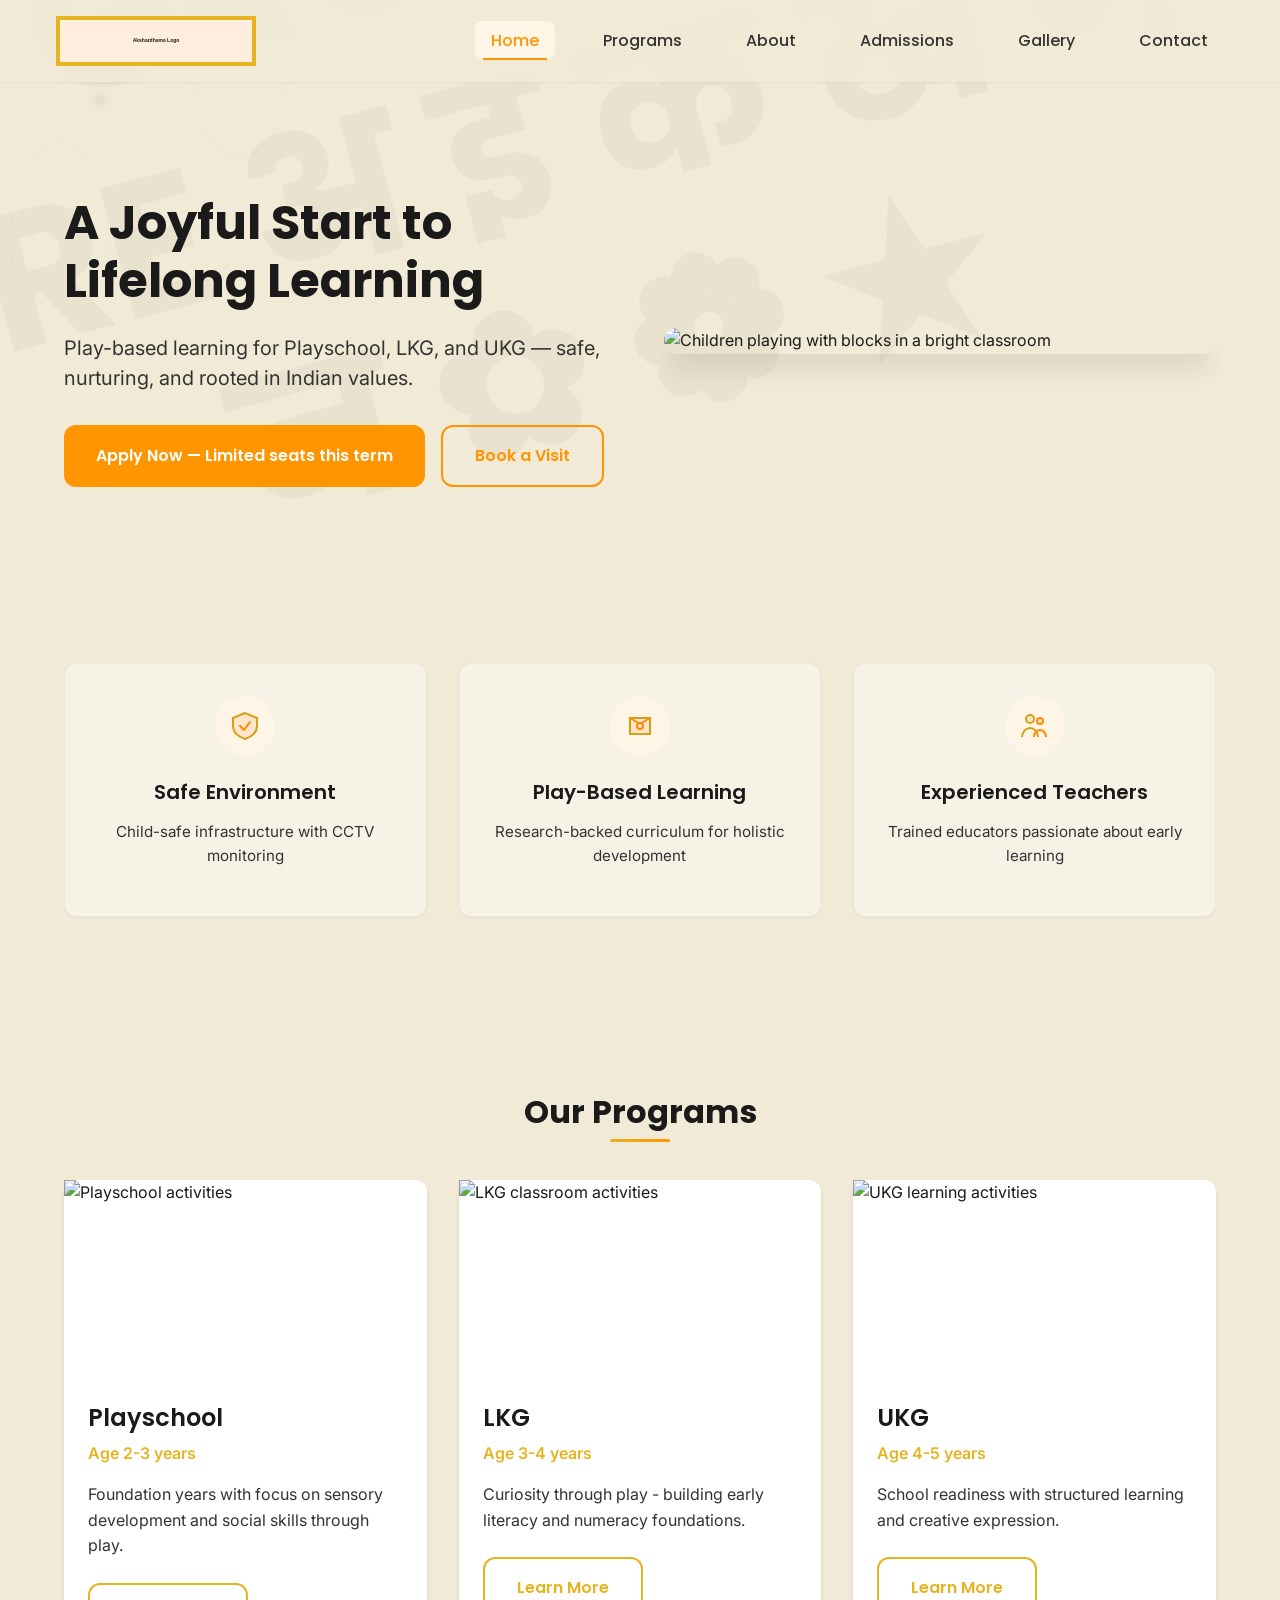
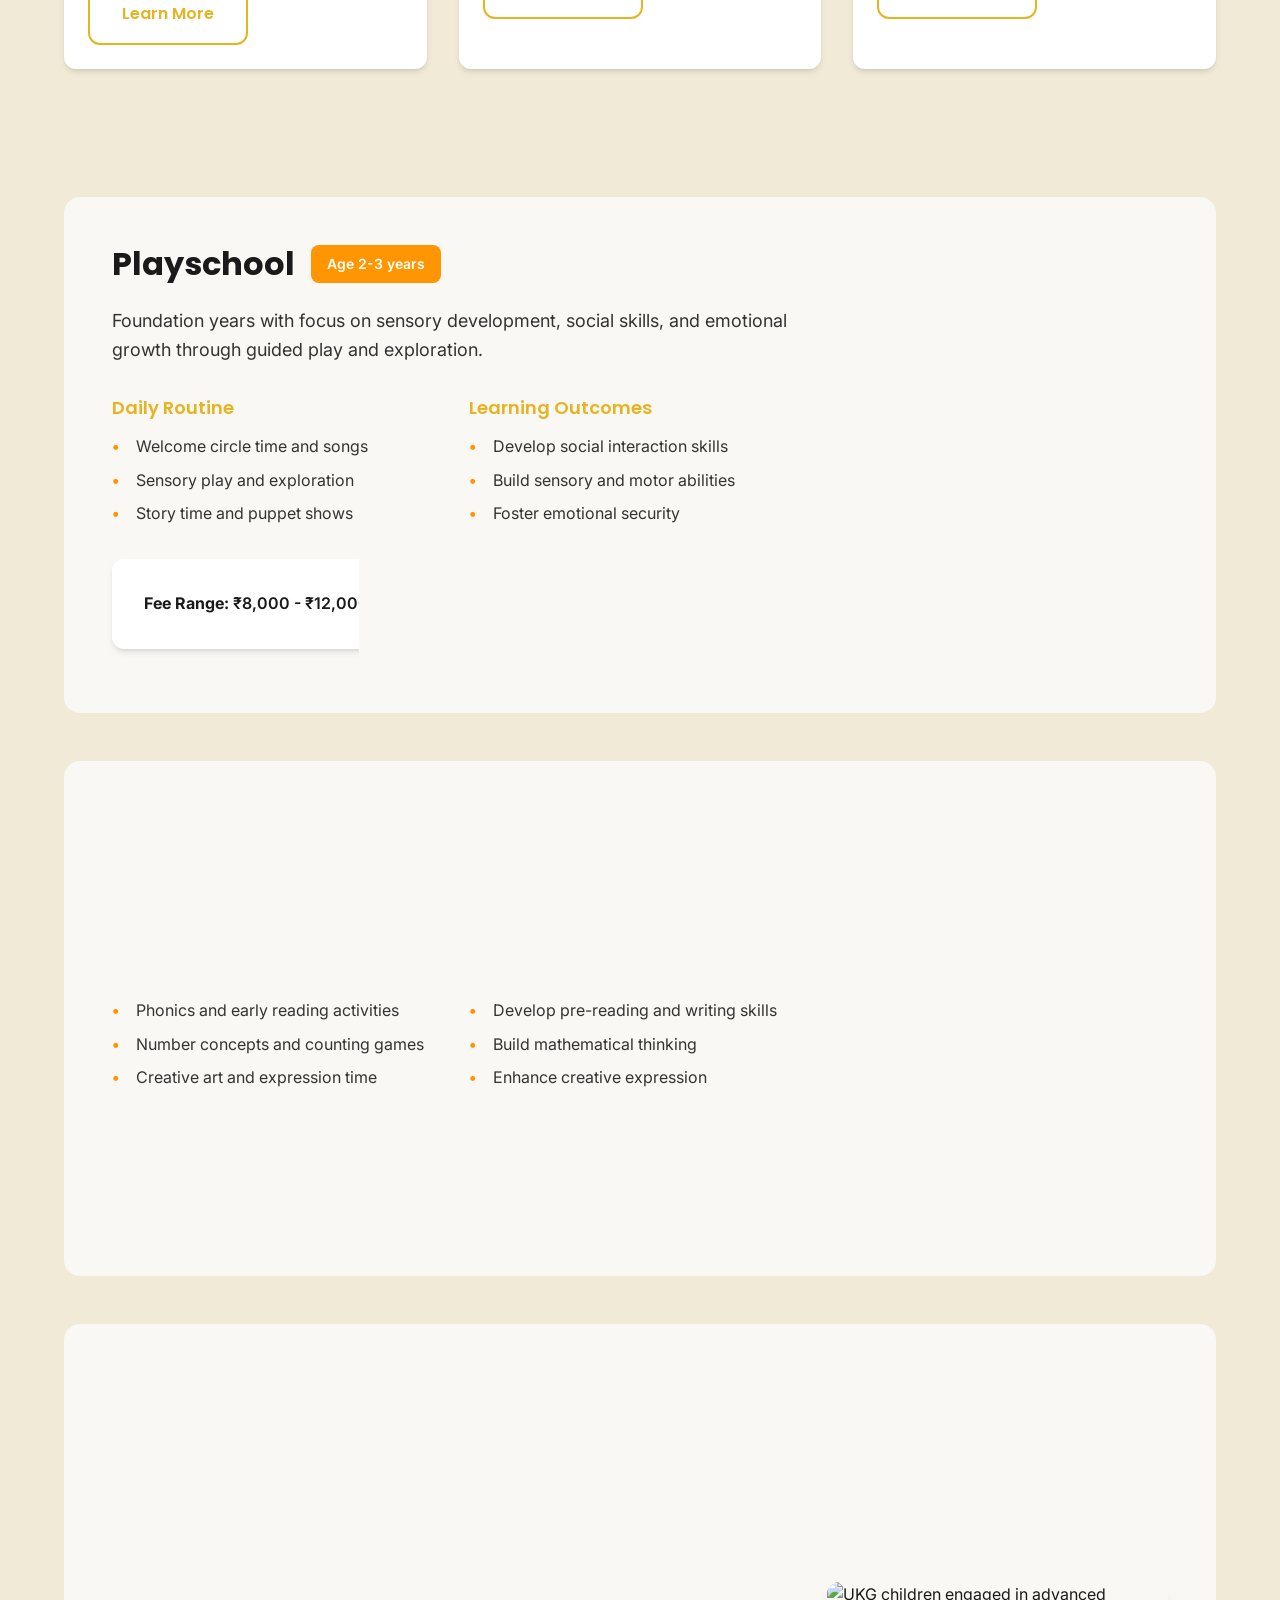
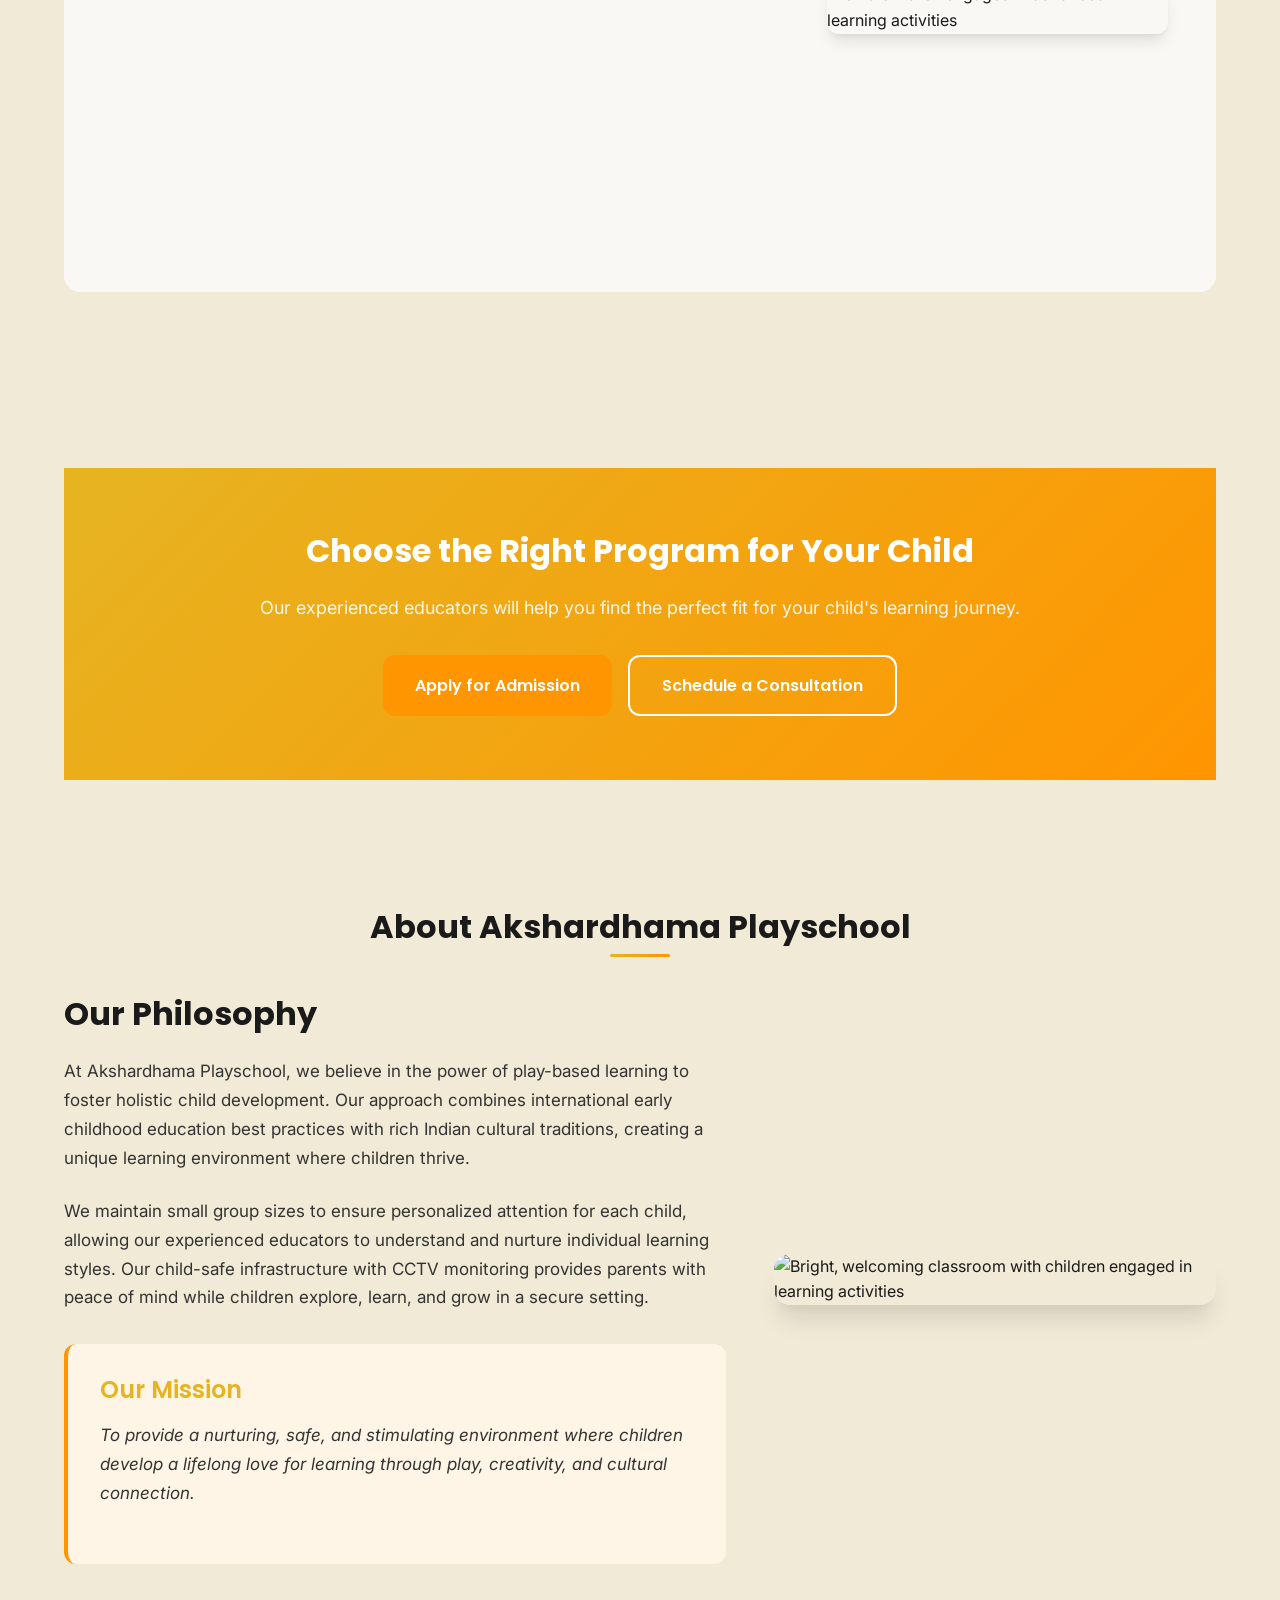
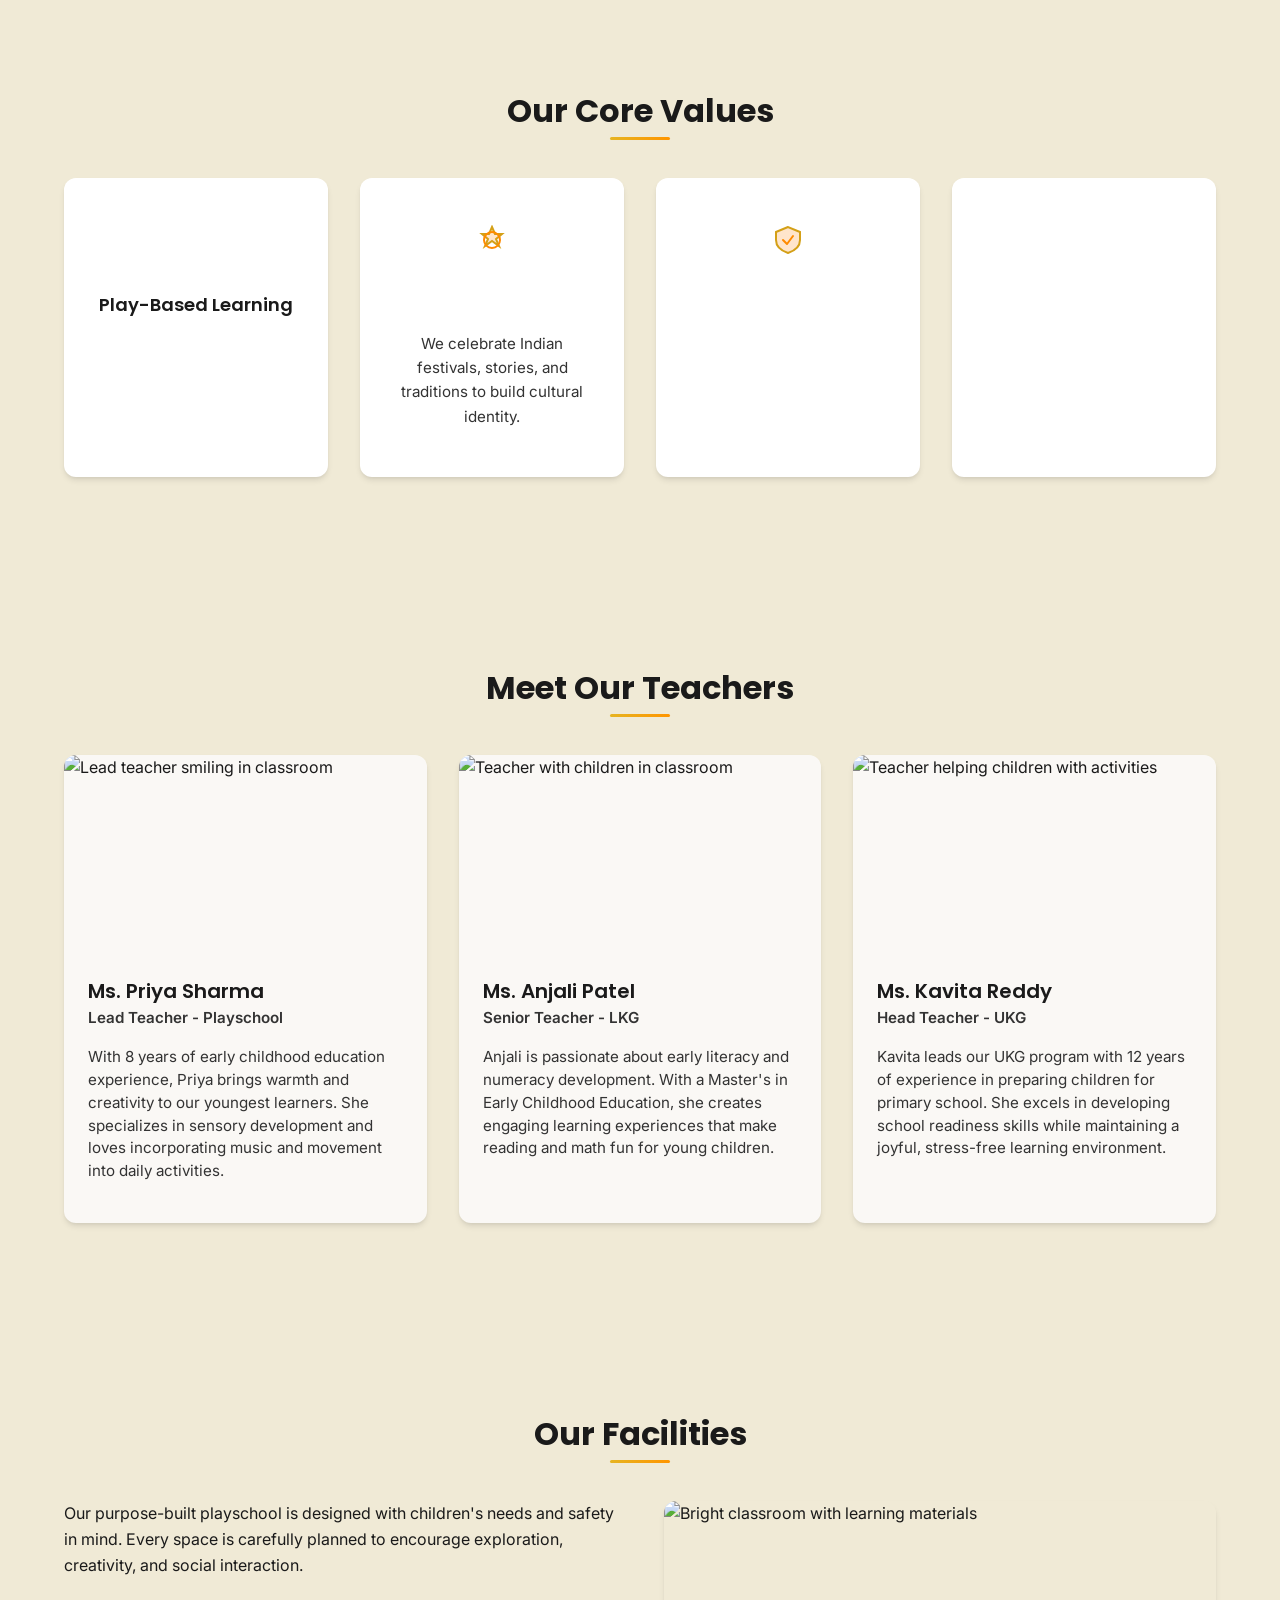
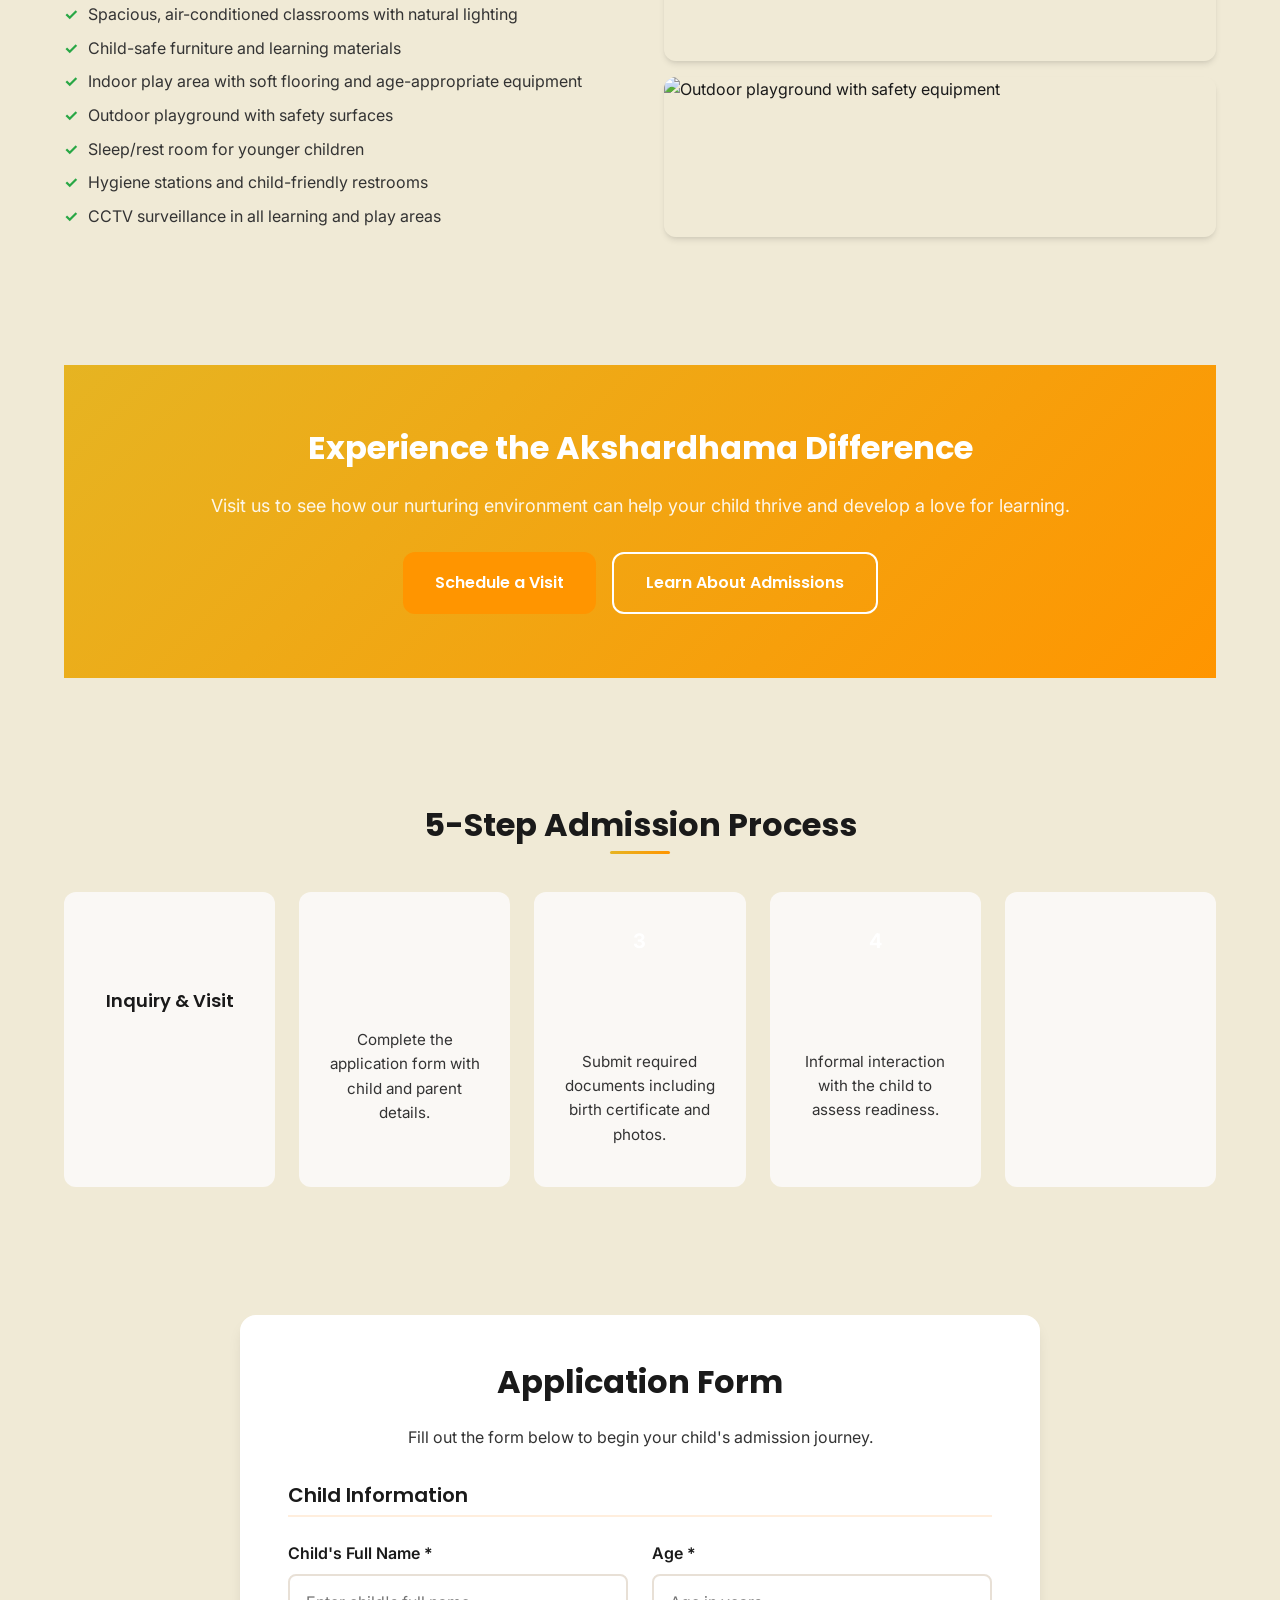
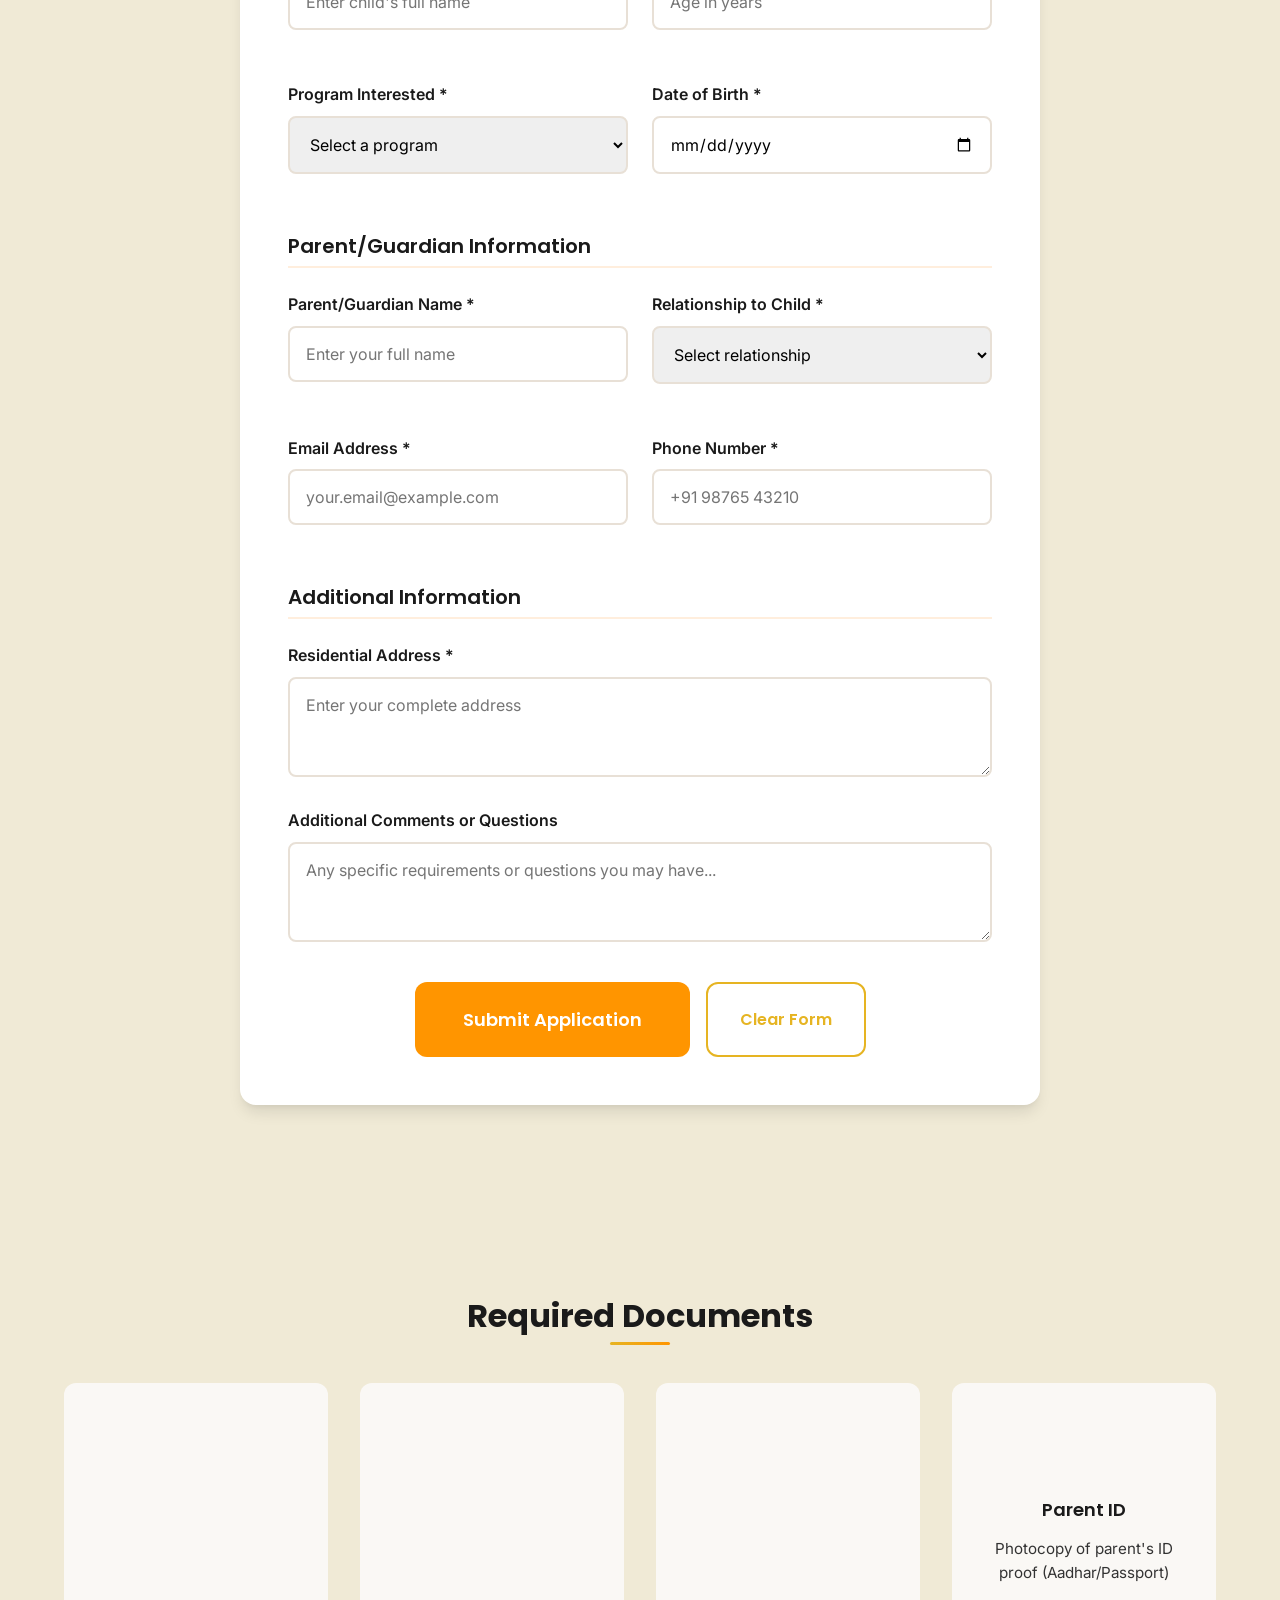
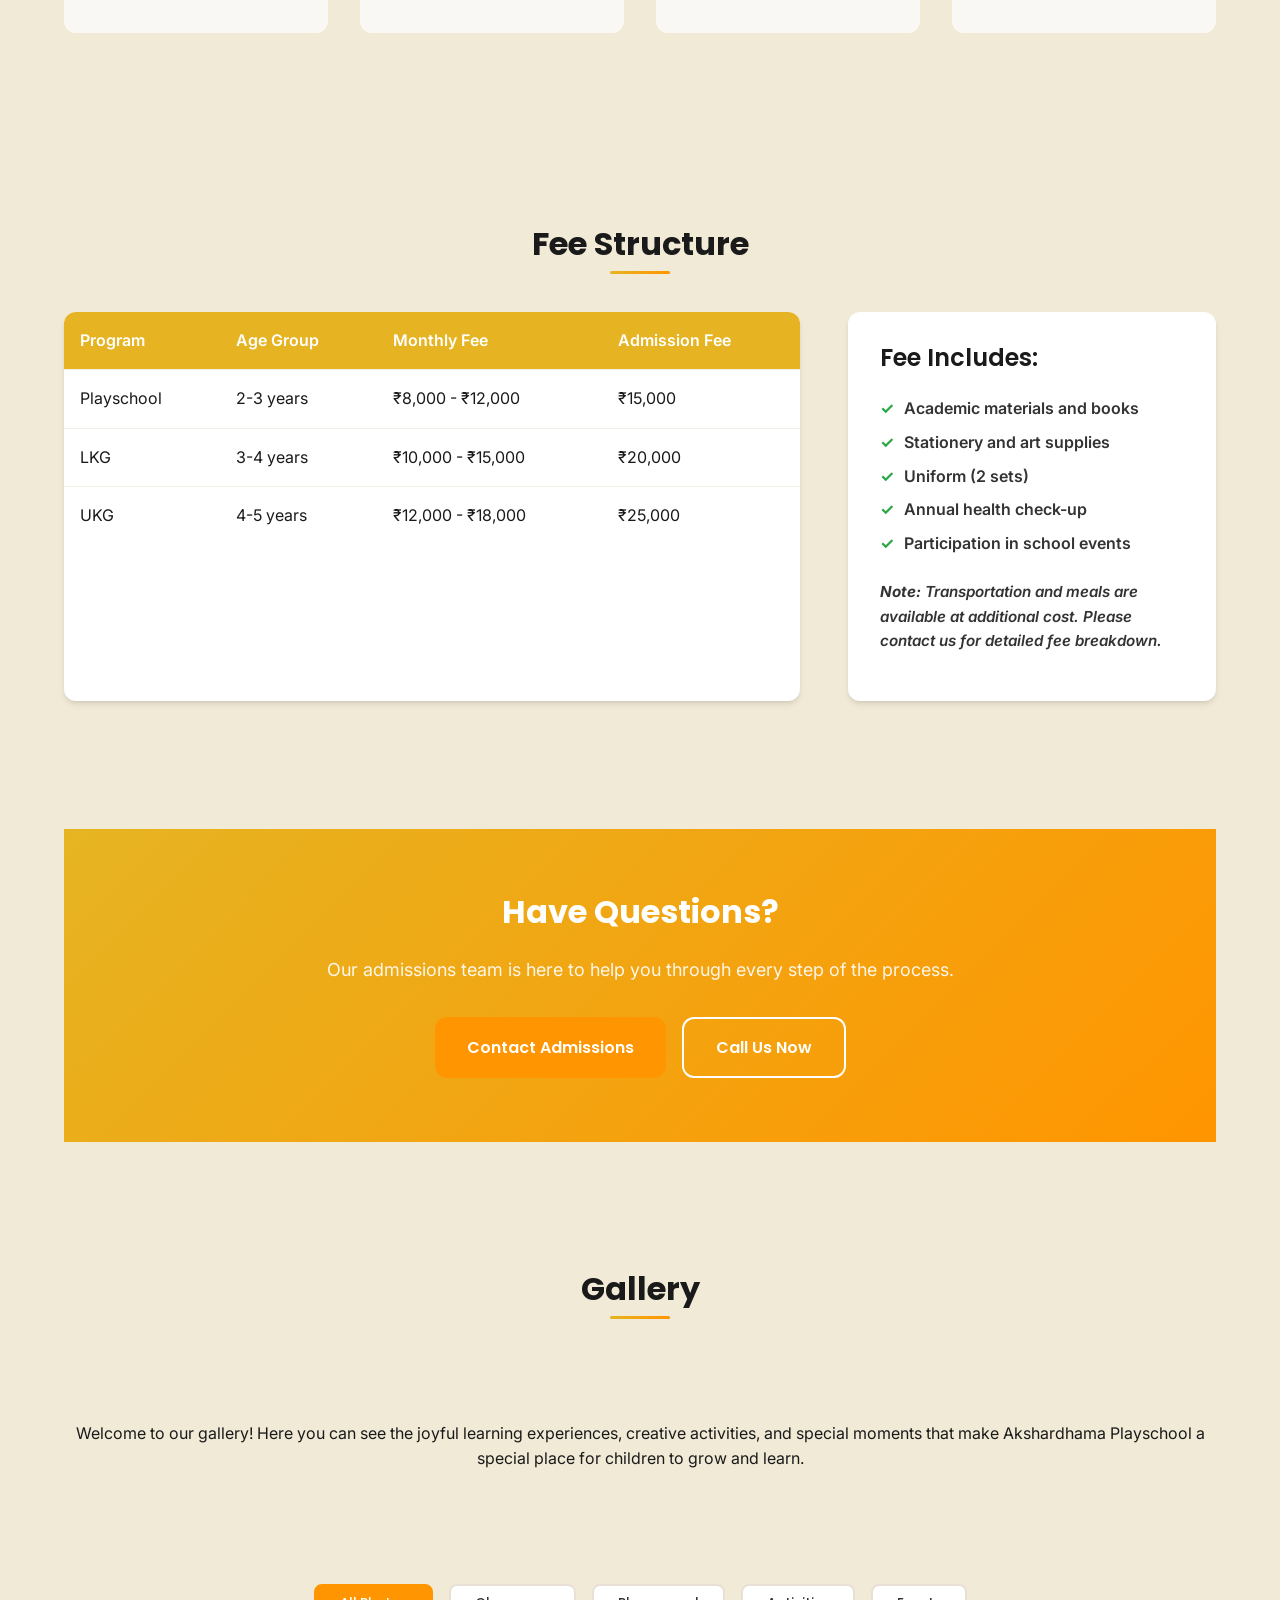
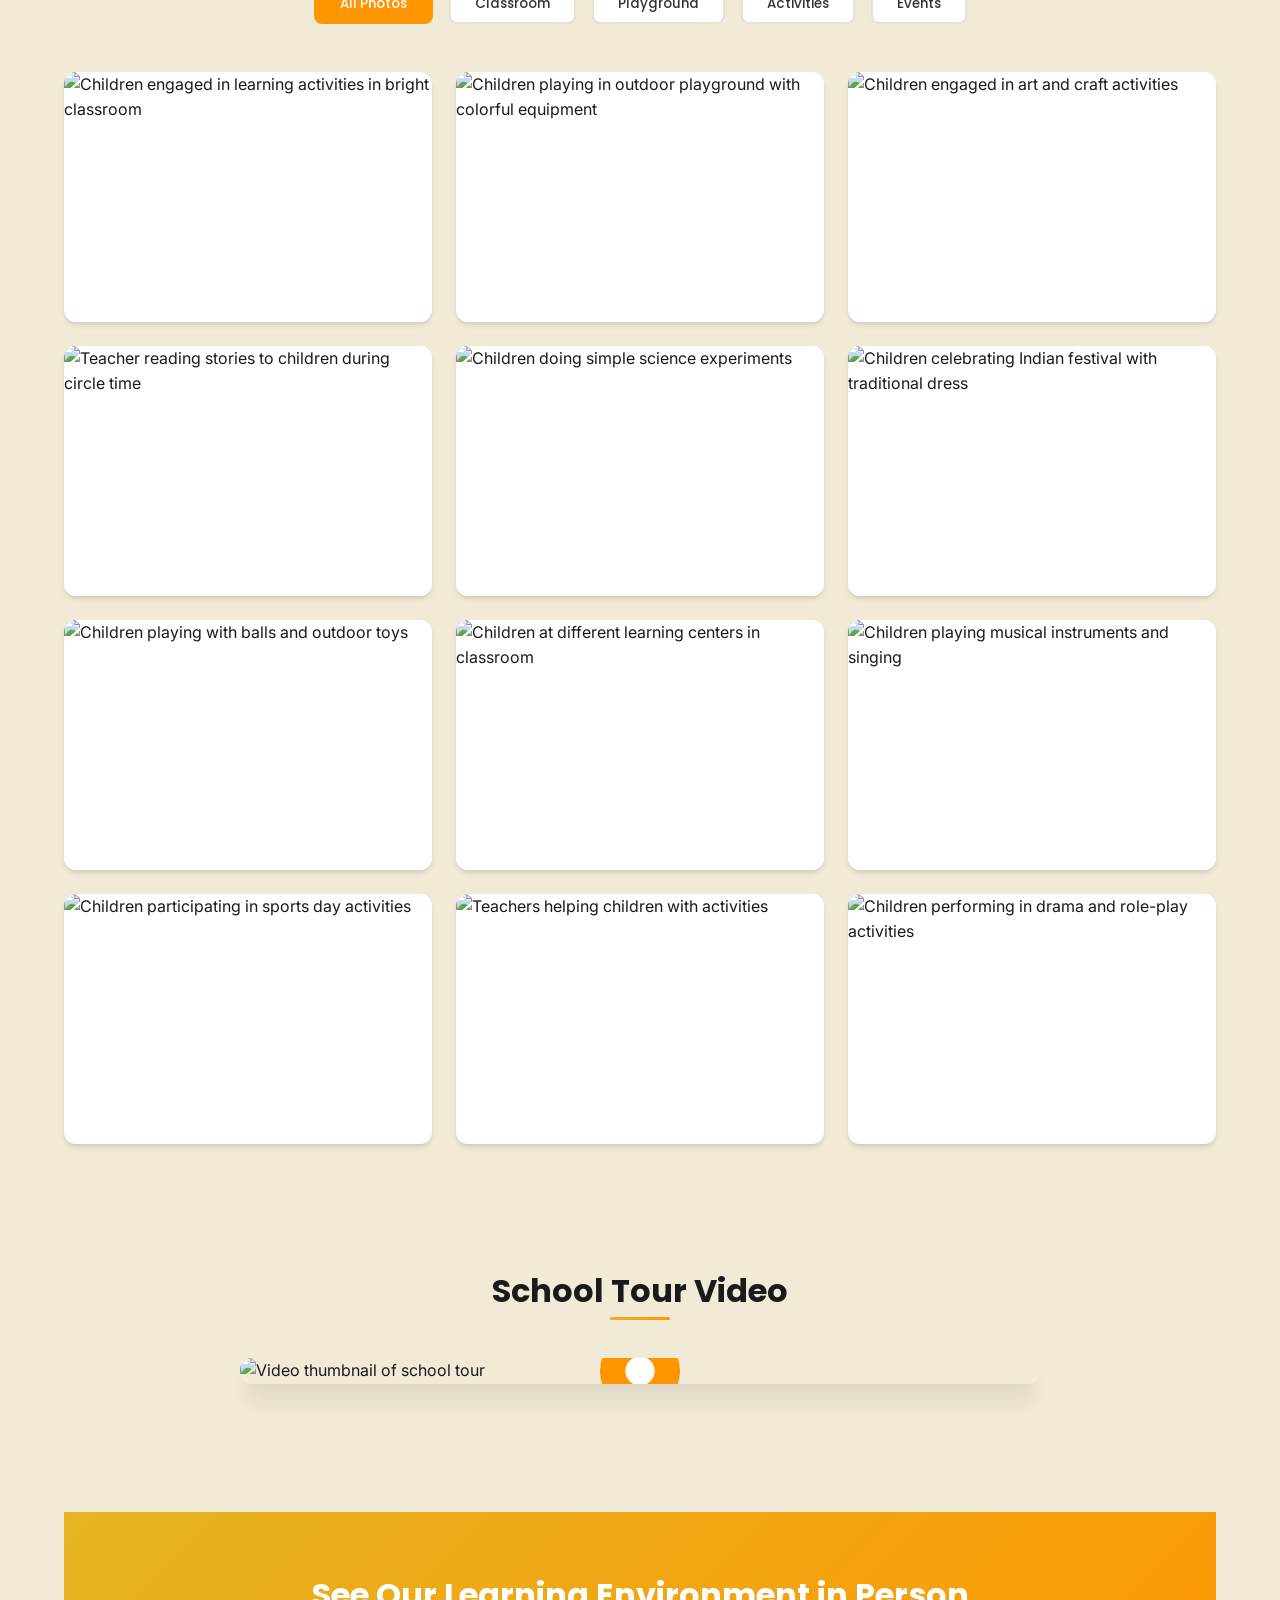
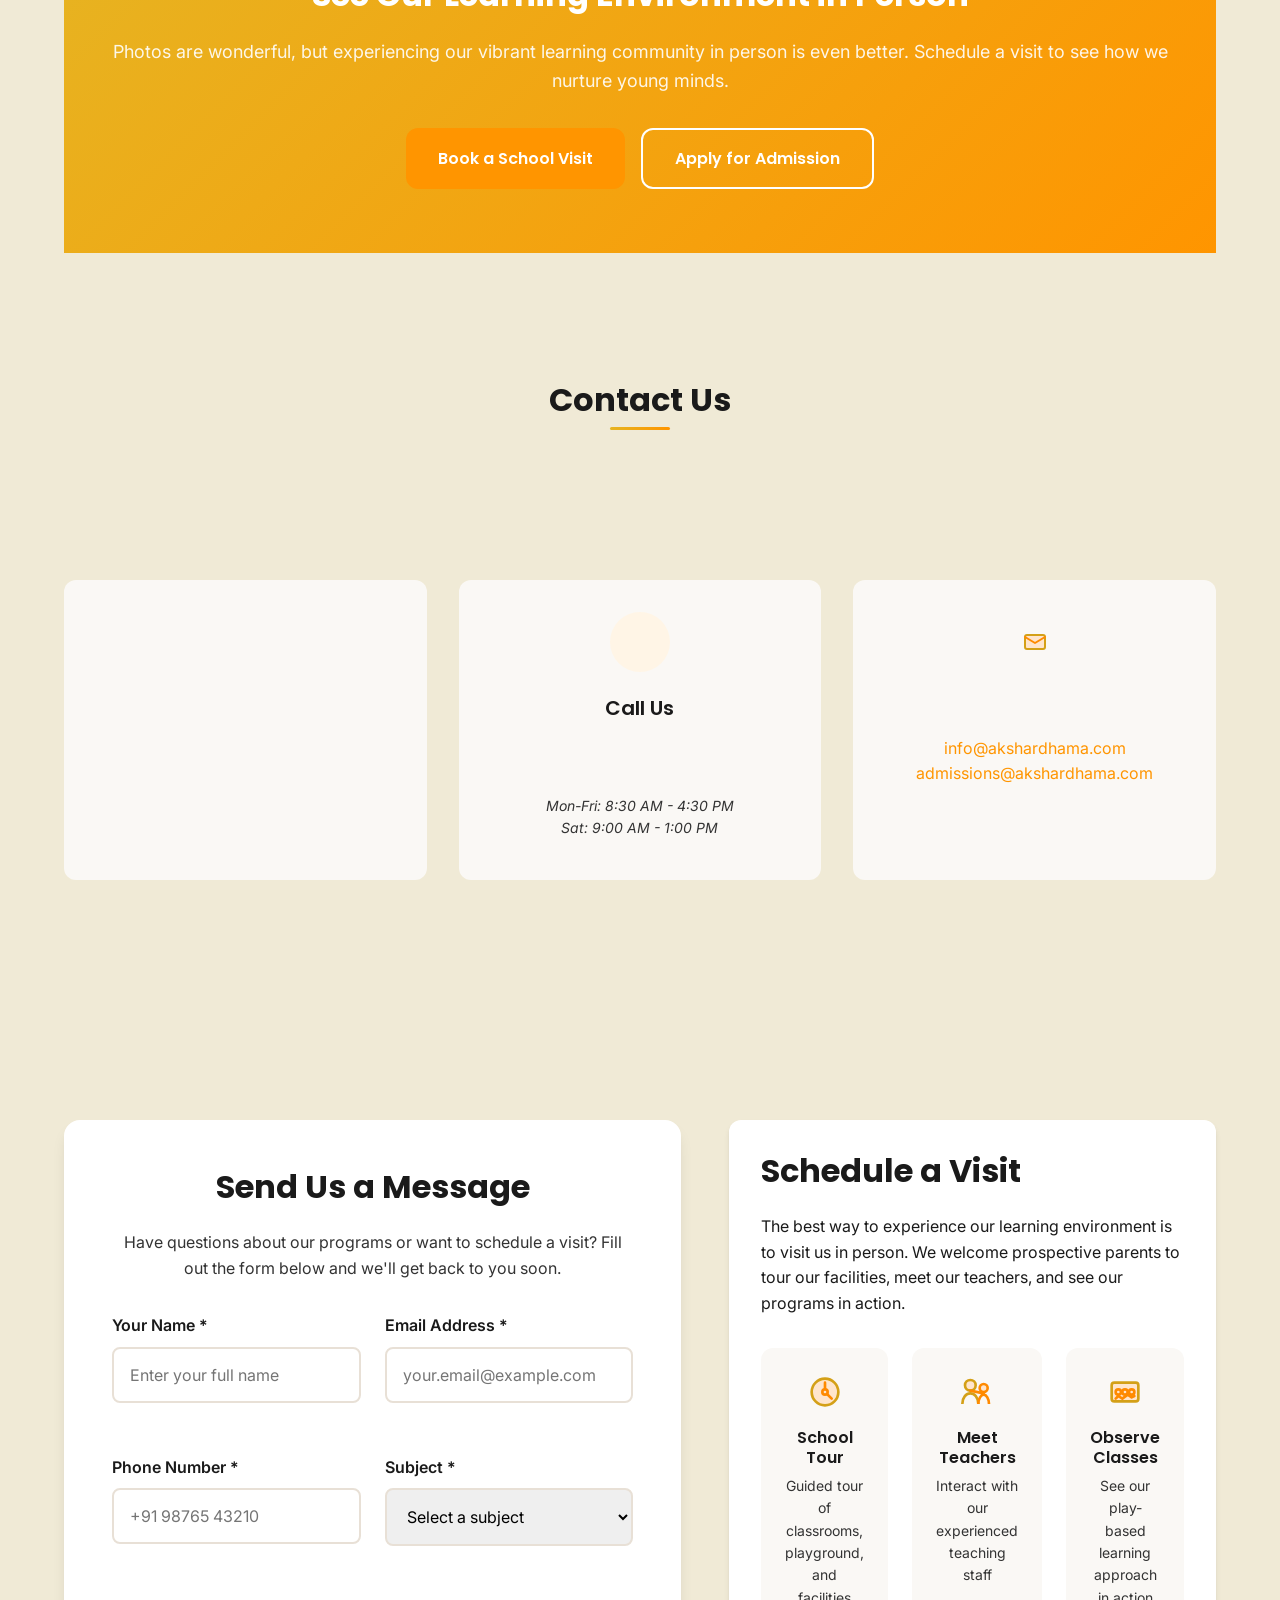
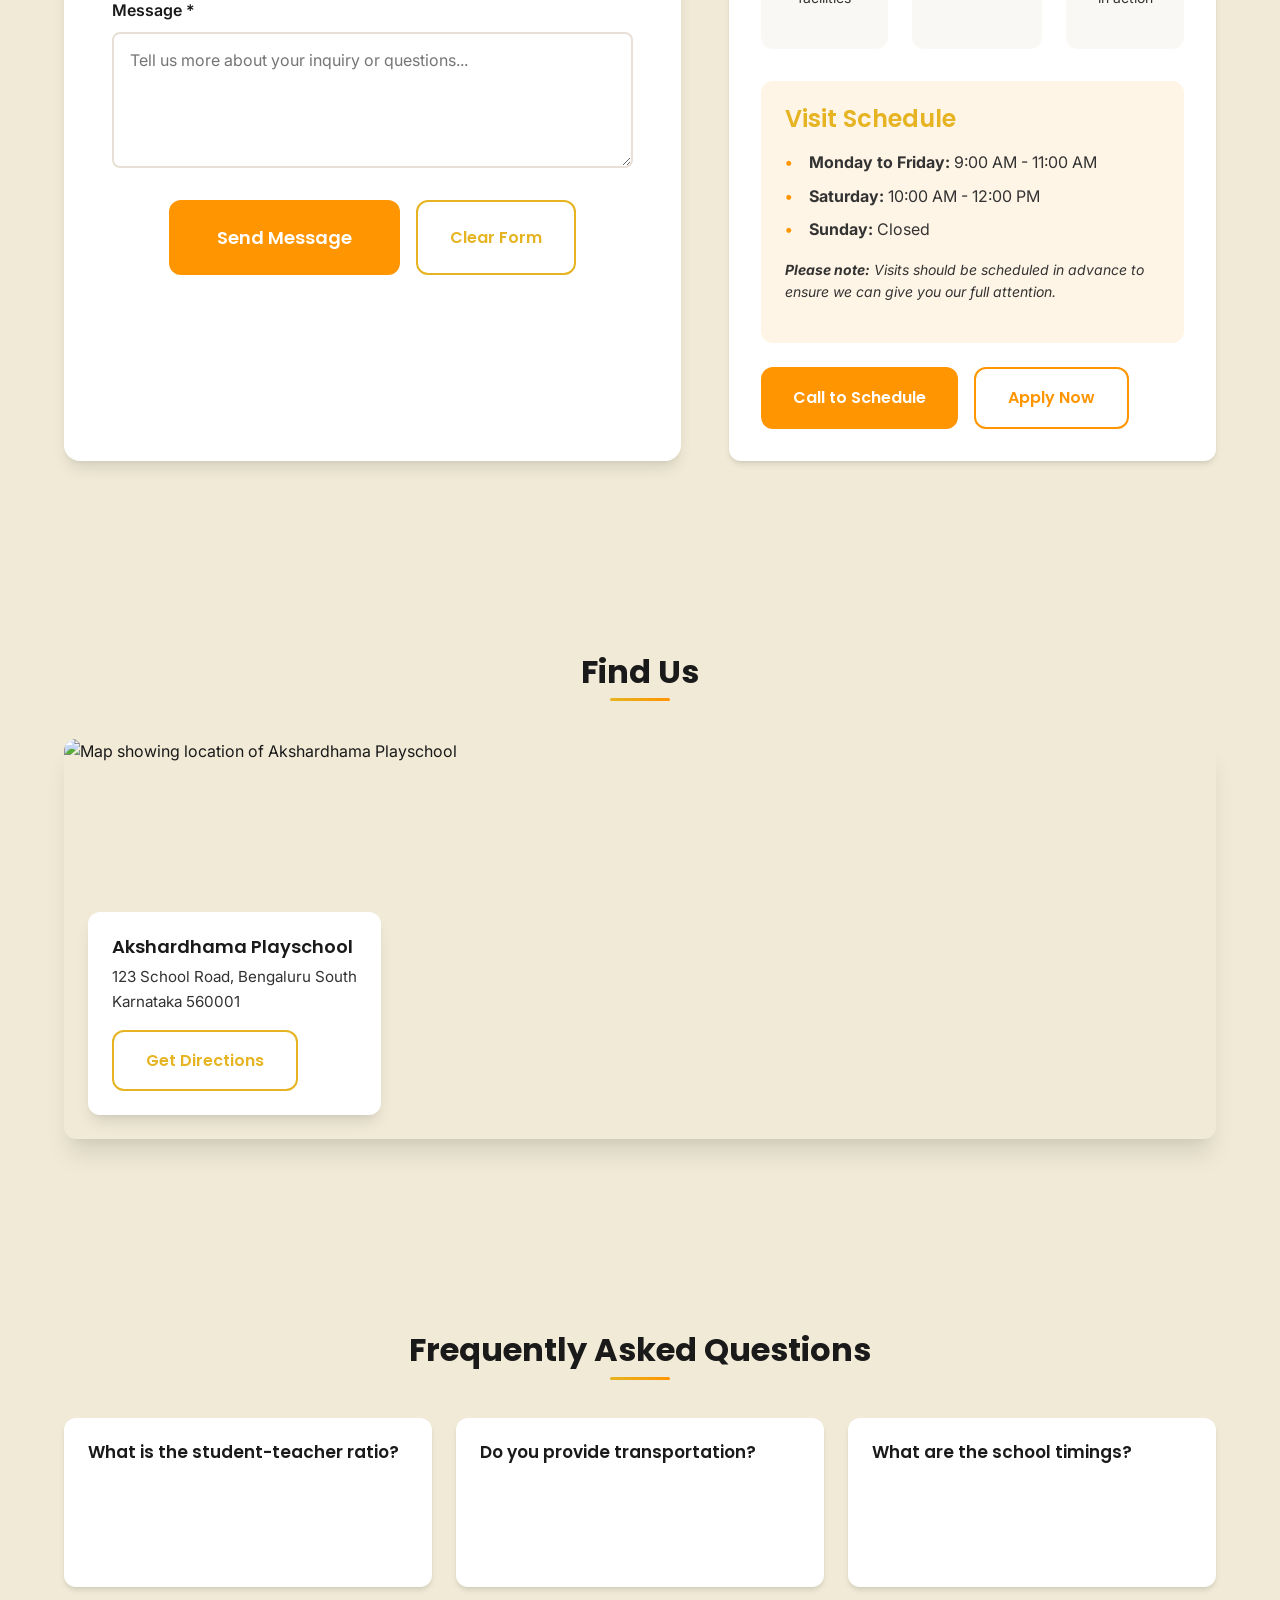
==== index.html @ f54cc0f2 "Initial commit: Akshardhama Playschool website with traditional Indian theme" ====
<!DOCTYPE html>
<html lang="en">
<head>
    <meta charset="UTF-8">
    <meta name="viewport" content="width=device-width, initial-scale=1.0">
    <title>Akshardhama Playschool - A Joyful Start to Lifelong Learning</title>
    <meta name="description" content="Play-based learning for Playschool, LKG, and UKG in Bengaluru South. Safe, nurturing environment rooted in Indian values.">
    <link rel="stylesheet" href="styles.css">
    <link rel="preconnect" href="https://fonts.googleapis.com">
    <link rel="preconnect" href="https://fonts.gstatic.com" crossorigin>
    <link href="https://fonts.googleapis.com/css2?family=Poppins:wght@400;600;700&family=Inter:wght@400;500;600&display=swap" rel="stylesheet">
</head>
<body>
    <header class="header">
        <nav class="nav" role="navigation" aria-label="Main navigation">
            <div class="nav-container">
                <div class="logo">
                    <img src="images/logo.svg" alt="Akshardhama Playschool Logo">
                </div>
                <ul class="nav-menu">
                    <li><a href="#home" class="nav-link active">Home</a></li>
                    <li><a href="#programs" class="nav-link">Programs</a></li>
                    <li><a href="#about" class="nav-link">About</a></li>
                    <li><a href="#admissions" class="nav-link">Admissions</a></li>
                    <li><a href="#gallery" class="nav-link">Gallery</a></li>
                    <li><a href="#contact" class="nav-link">Contact</a></li>
                </ul>
                <button class="mobile-menu-toggle" aria-label="Toggle mobile menu" id="mobileMenuToggle">
                    <span></span>
                    <span></span>
                    <span></span>
                </button>
            </div>
        </nav>
    </header>

    <!-- Mobile Menu -->
    <div class="mobile-menu" id="mobileMenu">
        <button class="mobile-menu-close" id="mobileMenuClose">&times;</button>
        <nav class="mobile-menu-nav">
            <a href="#home" class="nav-link">Home</a>
            <a href="#programs" class="nav-link">Programs</a>
            <a href="#about" class="nav-link">About</a>
            <a href="#admissions" class="nav-link">Admissions</a>
            <a href="#gallery" class="nav-link">Gallery</a>
            <a href="#contact" class="nav-link">Contact</a>
        </nav>
    </div>

    <main>
        <!-- Home Section -->
        <section id="home">
            <section class="hero">
                <div class="hero-container">
                    <div class="hero-content">
                        <h1 class="hero-title">A Joyful Start to Lifelong Learning</h1>
                        <p class="hero-subtitle">Play-based learning for Playschool, LKG, and UKG — safe, nurturing, and rooted in Indian values.</p>
                        <div class="hero-actions">
                            <a href="#admissions" class="btn btn-primary">Apply Now — Limited seats this term</a>
                            <a href="#contact" class="btn btn-secondary">Book a Visit</a>
                        </div>
                    </div>
                    <div class="hero-image">
                        <img src="images/hero-classroom.jpg" alt="Children playing with blocks in a bright classroom">
                    </div>
                </div>
            </section>

            <section class="trust-section">
                <div class="container">
                    <div class="trust-grid">
                        <div class="trust-item">
                            <div class="trust-icon">
                                <img src="icons/safety.svg" alt="Safety icon">
                            </div>
                            <h3>Safe Environment</h3>
                            <p>Child-safe infrastructure with CCTV monitoring</p>
                        </div>
                        <div class="trust-item">
                            <div class="trust-icon">
                                <img src="icons/learning.svg" alt="Learning icon">
                            </div>
                            <h3>Play-Based Learning</h3>
                            <p>Research-backed curriculum for holistic development</p>
                        </div>
                        <div class="trust-item">
                            <div class="trust-icon">
                                <img src="icons/teachers.svg" alt="Teachers icon">
                            </div>
                            <h3>Experienced Teachers</h3>
                            <p>Trained educators passionate about early learning</p>
                        </div>
                    </div>
                </div>
            </section>
        </section>

        <!-- Programs Section -->
        <section id="programs" class="section-padding">
            <div class="container">
                <h2 class="section-title">Our Programs</h2>
                <div class="programs-grid">
                    <div class="program-card">
                        <div class="program-image">
                            <img src="images/playschool.jpg" alt="Playschool activities">
                        </div>
                        <div class="program-content">
                            <h3>Playschool</h3>
                            <p>Age 2-3 years</p>
                            <p>Foundation years with focus on sensory development and social skills through play.</p>
                            <a href="#playschool-detail" class="btn btn-outline">Learn More</a>
                        </div>
                    </div>
                    <div class="program-card">
                        <div class="program-image">
                            <img src="images/lkg.jpg" alt="LKG classroom activities">
                        </div>
                        <div class="program-content">
                            <h3>LKG</h3>
                            <p>Age 3-4 years</p>
                            <p>Curiosity through play - building early literacy and numeracy foundations.</p>
                            <a href="#lkg-detail" class="btn btn-outline">Learn More</a>
                        </div>
                    </div>
                    <div class="program-card">
                        <div class="program-image">
                            <img src="images/ukg.jpg" alt="UKG learning activities">
                        </div>
                        <div class="program-content">
                            <h3>UKG</h3>
                            <p>Age 4-5 years</p>
                            <p>School readiness with structured learning and creative expression.</p>
                            <a href="#ukg-detail" class="btn btn-outline">Learn More</a>
                        </div>
                    </div>
                </div>

                <div class="programs-detail" style="margin-top: var(--space-3xl);">
                    <div id="playschool-detail" class="program-detail-card">
                        <div class="program-detail-content">
                            <div class="program-detail-header">
                                <h2>Playschool</h2>
                                <span class="age-range">Age 2-3 years</span>
                            </div>
                            <p class="program-overview">Foundation years with focus on sensory development, social skills, and emotional growth through guided play and exploration.</p>
                            
                            <div class="program-features">
                                <div class="feature-column">
                                    <h3>Daily Routine</h3>
                                    <ul>
                                        <li>Welcome circle time and songs</li>
                                        <li>Sensory play and exploration</li>
                                        <li>Story time and puppet shows</li>
                                    </ul>
                                </div>
                                <div class="feature-column">
                                    <h3>Learning Outcomes</h3>
                                    <ul>
                                        <li>Develop social interaction skills</li>
                                        <li>Build sensory and motor abilities</li>
                                        <li>Foster emotional security</li>
                                    </ul>
                                </div>
                            </div>
                            
                            <div class="program-meta">
                                <p class="fee-info"><strong>Fee Range:</strong> ₹8,000 - ₹12,000 per month</p>
                            </div>
                        </div>
                        <div class="program-detail-image">
                            <img src="images/playschool-detail.jpg" alt="Playschool children engaged in sensory play activities">
                        </div>
                    </div>

                    <div id="lkg-detail" class="program-detail-card">
                        <div class="program-detail-content">
                            <div class="program-detail-header">
                                <h2>LKG (Lower Kindergarten)</h2>
                                <span class="age-range">Age 3-4 years</span>
                            </div>
                            <p class="program-overview">Curiosity through play - building early literacy, numeracy, and cognitive foundations while nurturing creativity and independence.</p>
                            
                            <div class="program-features">
                                <div class="feature-column">
                                    <h3>Daily Routine</h3>
                                    <ul>
                                        <li>Phonics and early reading activities</li>
                                        <li>Number concepts and counting games</li>
                                        <li>Creative art and expression time</li>
                                    </ul>
                                </div>
                                <div class="feature-column">
                                    <h3>Learning Outcomes</h3>
                                    <ul>
                                        <li>Develop pre-reading and writing skills</li>
                                        <li>Build mathematical thinking</li>
                                        <li>Enhance creative expression</li>
                                    </ul>
                                </div>
                            </div>
                            
                            <div class="program-meta">
                                <p class="fee-info"><strong>Fee Range:</strong> ₹10,000 - ₹15,000 per month</p>
                            </div>
                        </div>
                        <div class="program-detail-image">
                            <img src="images/lkg-detail.jpg" alt="LKG children learning through play and structured activities">
                        </div>
                    </div>

                    <div id="ukg-detail" class="program-detail-card">
                        <div class="program-detail-content">
                            <div class="program-detail-header">
                                <h2>UKG (Upper Kindergarten)</h2>
                                <span class="age-range">Age 4-5 years</span>
                            </div>
                            <p class="program-overview">School readiness with structured learning, advanced concepts, and creative expression to prepare children for primary education.</p>
                            
                            <div class="program-features">
                                <div class="feature-column">
                                    <h3>Daily Routine</h3>
                                    <ul>
                                        <li>Reading comprehension and writing practice</li>
                                        <li>Mathematical operations and problem solving</li>
                                        <li>Science exploration and experiments</li>
                                    </ul>
                                </div>
                                <div class="feature-column">
                                    <h3>Learning Outcomes</h3>
                                    <ul>
                                        <li>Master foundational literacy skills</li>
                                        <li>Develop mathematical reasoning</li>
                                        <li>Build scientific thinking</li>
                                    </ul>
                                </div>
                            </div>
                            
                            <div class="program-meta">
                                <p class="fee-info"><strong>Fee Range:</strong> ₹12,000 - ₹18,000 per month</p>
                            </div>
                        </div>
                        <div class="program-detail-image">
                            <img src="images/ukg-detail.jpg" alt="UKG children engaged in advanced learning activities">
                        </div>
                    </div>
                </div>

                <section class="enrollment-cta" style="margin-top: var(--space-3xl);">
                    <div class="container">
                        <div class="cta-content">
                            <h2>Choose the Right Program for Your Child</h2>
                            <p>Our experienced educators will help you find the perfect fit for your child's learning journey.</p>
                            <div class="cta-actions">
                                <a href="#admissions" class="btn btn-primary">Apply for Admission</a>
                                <a href="#contact" class="btn btn-secondary">Schedule a Consultation</a>
                            </div>
                        </div>
                    </div>
                </section>
            </div>
        </section>

        <!-- About Section -->
        <section id="about" class="section-padding">
            <div class="container">
                <h2 class="section-title">About Akshardhama Playschool</h2>
                <div class="about-content">
                    <div class="about-text">
                        <h2>Our Philosophy</h2>
                        <p>At Akshardhama Playschool, we believe in the power of play-based learning to foster holistic child development. Our approach combines international early childhood education best practices with rich Indian cultural traditions, creating a unique learning environment where children thrive.</p>
                        
                        <p>We maintain small group sizes to ensure personalized attention for each child, allowing our experienced educators to understand and nurture individual learning styles. Our child-safe infrastructure with CCTV monitoring provides parents with peace of mind while children explore, learn, and grow in a secure setting.</p>
                        
                        <div class="mission-statement">
                            <h3>Our Mission</h3>
                            <p class="mission-text">To provide a nurturing, safe, and stimulating environment where children develop a lifelong love for learning through play, creativity, and cultural connection.</p>
                        </div>
                    </div>
                    <div class="about-image">
                        <img src="images/about-classroom.jpg" alt="Bright, welcoming classroom with children engaged in learning activities">
                    </div>
                </div>

                <div class="values-section" style="margin-top: var(--space-3xl);">
                    <h2 class="section-title">Our Core Values</h2>
                    <div class="values-grid">
                        <div class="value-card">
                            <div class="value-icon">
                                <img src="icons/play-based.svg" alt="Play-based learning icon">
                            </div>
                            <h3>Play-Based Learning</h3>
                            <p>We believe children learn best through play, exploration, and hands-on experiences.</p>
                        </div>
                        <div class="value-card">
                            <div class="value-icon">
                                <img src="icons/cultural.svg" alt="Cultural values icon">
                            </div>
                            <h3>Indian Cultural Roots</h3>
                            <p>We celebrate Indian festivals, stories, and traditions to build cultural identity.</p>
                        </div>
                        <div class="value-card">
                            <div class="value-icon">
                                <img src="icons/safety.svg" alt="Safety icon">
                            </div>
                            <h3>Safety First</h3>
                            <p>Child-safe infrastructure, trained staff, and constant supervision ensure wellbeing.</p>
                        </div>
                        <div class="value-card">
                            <div class="value-icon">
                                <img src="icons/individual.svg" alt="Individual attention icon">
                            </div>
                            <h3>Individual Attention</h3>
                            <p>Small group sizes allow us to understand and nurture each child's unique potential.</p>
                        </div>
                    </div>
                </div>

                <div class="teachers-section" style="margin-top: var(--space-3xl);">
                    <h2 class="section-title">Meet Our Teachers</h2>
                    <div class="teachers-grid">
                        <div class="teacher-card">
                            <div class="teacher-image">
                                <img src="images/teacher-1.jpg" alt="Lead teacher smiling in classroom">
                            </div>
                            <div class="teacher-info">
                                <h3>Ms. Priya Sharma</h3>
                                <p class="teacher-role">Lead Teacher - Playschool</p>
                                <p>With 8 years of early childhood education experience, Priya brings warmth and creativity to our youngest learners. She specializes in sensory development and loves incorporating music and movement into daily activities.</p>
                            </div>
                        </div>
                        <div class="teacher-card">
                            <div class="teacher-image">
                                <img src="images/teacher-2.jpg" alt="Teacher with children in classroom">
                            </div>
                            <div class="teacher-info">
                                <h3>Ms. Anjali Patel</h3>
                                <p class="teacher-role">Senior Teacher - LKG</p>
                                <p>Anjali is passionate about early literacy and numeracy development. With a Master's in Early Childhood Education, she creates engaging learning experiences that make reading and math fun for young children.</p>
                            </div>
                        </div>
                        <div class="teacher-card">
                            <div class="teacher-image">
                                <img src="images/teacher-3.jpg" alt="Teacher helping children with activities">
                            </div>
                            <div class="teacher-info">
                                <h3>Ms. Kavita Reddy</h3>
                                <p class="teacher-role">Head Teacher - UKG</p>
                                <p>Kavita leads our UKG program with 12 years of experience in preparing children for primary school. She excels in developing school readiness skills while maintaining a joyful, stress-free learning environment.</p>
                            </div>
                        </div>
                    </div>
                </div>

                <div class="facilities-section" style="margin-top: var(--space-3xl);">
                    <h2 class="section-title">Our Facilities</h2>
                    <div class="facilities-content">
                        <div class="facilities-text">
                            <p>Our purpose-built playschool is designed with children's needs and safety in mind. Every space is carefully planned to encourage exploration, creativity, and social interaction.</p>
                            <ul class="facilities-list">
                                <li>Spacious, air-conditioned classrooms with natural lighting</li>
                                <li>Child-safe furniture and learning materials</li>
                                <li>Indoor play area with soft flooring and age-appropriate equipment</li>
                                <li>Outdoor playground with safety surfaces</li>
                                <li>Sleep/rest room for younger children</li>
                                <li>Hygiene stations and child-friendly restrooms</li>
                                <li>CCTV surveillance in all learning and play areas</li>
                            </ul>
                        </div>
                        <div class="facilities-images">
                            <img src="images/facility-1.jpg" alt="Bright classroom with learning materials">
                            <img src="images/facility-2.jpg" alt="Outdoor playground with safety equipment">
                        </div>
                    </div>
                </div>

                <section class="about-cta" style="margin-top: var(--space-3xl);">
                    <div class="container">
                        <div class="cta-content">
                            <h2>Experience the Akshardhama Difference</h2>
                            <p>Visit us to see how our nurturing environment can help your child thrive and develop a love for learning.</p>
                            <div class="cta-actions">
                                <a href="#contact" class="btn btn-primary">Schedule a Visit</a>
                                <a href="#admissions" class="btn btn-secondary">Learn About Admissions</a>
                            </div>
                        </div>
                    </div>
                </section>
            </div>
        </section>

        <!-- Admissions Section -->
        <section id="admissions" class="section-padding">
            <div class="container">
                <h2 class="section-title">5-Step Admission Process</h2>
                <div class="process-steps">
                    <div class="step-card">
                        <div class="step-number">1</div>
                        <h3>Inquiry & Visit</h3>
                        <p>Schedule a school visit to tour our facilities and meet our teachers.</p>
                    </div>
                    <div class="step-card">
                        <div class="step-number">2</div>
                        <h3>Application Form</h3>
                        <p>Complete the application form with child and parent details.</p>
                    </div>
                    <div class="step-card">
                        <div class="step-number">3</div>
                        <h3>Document Submission</h3>
                        <p>Submit required documents including birth certificate and photos.</p>
                    </div>
                    <div class="step-card">
                        <div class="step-number">4</div>
                        <h3>Interaction Session</h3>
                        <p>Informal interaction with the child to assess readiness.</p>
                    </div>
                    <div class="step-card">
                        <div class="step-number">5</div>
                        <h3>Confirmation</h3>
                        <p>Receive admission confirmation and complete fee payment.</p>
                    </div>
                </div>

                <div class="admission-form-section" style="margin-top: var(--space-3xl);">
                    <div class="form-container">
                        <h2>Application Form</h2>
                        <p class="form-intro">Fill out the form below to begin your child's admission journey.</p>
                        
                        <form class="admission-form" action="#" method="POST" id="admissionForm">
                            <div class="form-section">
                                <h3>Child Information</h3>
                                <div class="form-row">
                                    <div class="form-group">
                                        <label for="childName">Child's Full Name *</label>
                                        <input type="text" id="childName" name="childName" required placeholder="Enter child's full name">
                                        <span class="error-message" id="childNameError"></span>
                                    </div>
                                    <div class="form-group">
                                        <label for="childAge">Age *</label>
                                        <input type="number" id="childAge" name="childAge" required min="2" max="5" placeholder="Age in years">
                                        <span class="error-message" id="childAgeError"></span>
                                    </div>
                                </div>
                                <div class="form-row">
                                    <div class="form-group">
                                        <label for="program">Program Interested *</label>
                                        <select id="program" name="program" required>
                                            <option value="">Select a program</option>
                                            <option value="playschool">Playschool (Age 2-3)</option>
                                            <option value="lkg">LKG (Age 3-4)</option>
                                            <option value="ukg">UKG (Age 4-5)</option>
                                        </select>
                                        <span class="error-message" id="programError"></span>
                                    </div>
                                    <div class="form-group">
                                        <label for="dob">Date of Birth *</label>
                                        <input type="date" id="dob" name="dob" required>
                                        <span class="error-message" id="dobError"></span>
                                    </div>
                                </div>
                            </div>

                            <div class="form-section">
                                <h3>Parent/Guardian Information</h3>
                                <div class="form-row">
                                    <div class="form-group">
                                        <label for="parentName">Parent/Guardian Name *</label>
                                        <input type="text" id="parentName" name="parentName" required placeholder="Enter your full name">
                                        <span class="error-message" id="parentNameError"></span>
                                    </div>
                                    <div class="form-group">
                                        <label for="relationship">Relationship to Child *</label>
                                        <select id="relationship" name="relationship" required>
                                            <option value="">Select relationship</option>
                                            <option value="mother">Mother</option>
                                            <option value="father">Father</option>
                                            <option value="guardian">Guardian</option>
                                        </select>
                                        <span class="error-message" id="relationshipError"></span>
                                    </div>
                                </div>
                                <div class="form-row">
                                    <div class="form-group">
                                        <label for="email">Email Address *</label>
                                        <input type="email" id="email" name="email" required placeholder="your.email@example.com">
                                        <span class="error-message" id="emailError"></span>
                                    </div>
                                    <div class="form-group">
                                        <label for="phone">Phone Number *</label>
                                        <input type="tel" id="phone" name="phone" required placeholder="+91 98765 43210">
                                        <span class="error-message" id="phoneError"></span>
                                    </div>
                                </div>
                            </div>

                            <div class="form-section">
                                <h3>Additional Information</h3>
                                <div class="form-group">
                                    <label for="address">Residential Address *</label>
                                    <textarea id="address" name="address" required placeholder="Enter your complete address" rows="3"></textarea>
                                    <span class="error-message" id="addressError"></span>
                                </div>
                                <div class="form-group">
                                    <label for="message">Additional Comments or Questions</label>
                                    <textarea id="message" name="message" placeholder="Any specific requirements or questions you may have..." rows="3"></textarea>
                                </div>
                            </div>

                            <div class="form-actions">
                                <button type="submit" class="btn btn-primary btn-large">Submit Application</button>
                                <button type="reset" class="btn btn-outline">Clear Form</button>
                            </div>
                        </form>

                        <div id="successMessage" class="success-message" style="display: none;">
                            <h3>Application Submitted Successfully!</h3>
                            <p>Thanks! We'll call you within 24 hours to confirm your visit.</p>
                        </div>
                    </div>
                </div>

                <div class="documents-section" style="margin-top: var(--space-3xl);">
                    <h2 class="section-title">Required Documents</h2>
                    <div class="documents-grid">
                        <div class="document-card">
                            <div class="document-icon">
                                <img src="icons/birth-certificate.svg" alt="Birth certificate icon">
                            </div>
                            <h3>Birth Certificate</h3>
                            <p>Original and photocopy of the child's birth certificate</p>
                        </div>
                        <div class="document-card">
                            <div class="document-icon">
                                <img src="icons/photos.svg" alt="Photos icon">
                            </div>
                            <h3>Photographs</h3>
                            <p>4 passport size photographs of the child</p>
                        </div>
                        <div class="document-card">
                            <div class="document-icon">
                                <img src="icons/medical.svg" alt="Medical records icon">
                            </div>
                            <h3>Medical Records</h3>
                            <p>Vaccination certificate and medical fitness certificate</p>
                        </div>
                        <div class="document-card">
                            <div class="document-icon">
                                <img src="icons/parent-id.svg" alt="Parent ID icon">
                            </div>
                            <h3>Parent ID</h3>
                            <p>Photocopy of parent's ID proof (Aadhar/Passport)</p>
                        </div>
                    </div>
                </div>

                <div class="fee-structure" style="margin-top: var(--space-3xl);">
                    <h2 class="section-title">Fee Structure</h2>
                    <div class="fee-content">
                        <div class="fee-table">
                            <table>
                                <thead>
                                    <tr>
                                        <th>Program</th>
                                        <th>Age Group</th>
                                        <th>Monthly Fee</th>
                                        <th>Admission Fee</th>
                                    </tr>
                                </thead>
                                <tbody>
                                    <tr>
                                        <td>Playschool</td>
                                        <td>2-3 years</td>
                                        <td>₹8,000 - ₹12,000</td>
                                        <td>₹15,000</td>
                                    </tr>
                                    <tr>
                                        <td>LKG</td>
                                        <td>3-4 years</td>
                                        <td>₹10,000 - ₹15,000</td>
                                        <td>₹20,000</td>
                                    </tr>
                                    <tr>
                                        <td>UKG</td>
                                        <td>4-5 years</td>
                                        <td>₹12,000 - ₹18,000</td>
                                        <td>₹25,000</td>
                                    </tr>
                                </tbody>
                            </table>
                        </div>
                        <div class="fee-info">
                            <h3>Fee Includes:</h3>
                            <ul>
                                <li>Academic materials and books</li>
                                <li>Stationery and art supplies</li>
                                <li>Uniform (2 sets)</li>
                                <li>Annual health check-up</li>
                                <li>Participation in school events</li>
                            </ul>
                            <p class="fee-note"><strong>Note:</strong> Transportation and meals are available at additional cost. Please contact us for detailed fee breakdown.</p>
                        </div>
                    </div>
                </div>

                <section class="admissions-cta" style="margin-top: var(--space-3xl);">
                    <div class="container">
                        <div class="cta-content">
                            <h2>Have Questions?</h2>
                            <p>Our admissions team is here to help you through every step of the process.</p>
                            <div class="cta-actions">
                                <a href="#contact" class="btn btn-primary">Contact Admissions</a>
                                <a href="tel:+918012345678" class="btn btn-secondary">Call Us Now</a>
                            </div>
                        </div>
                    </div>
                </section>
            </div>
        </section>

        <!-- Gallery Section -->
        <section id="gallery" class="section-padding">
            <div class="container">
                <h2 class="section-title">Gallery</h2>
                <div class="gallery-intro" style="text-align: center; margin-bottom: var(--space-xl);">
                    <p>Welcome to our gallery! Here you can see the joyful learning experiences, creative activities, and special moments that make Akshardhama Playschool a special place for children to grow and learn.</p>
                </div>

                <div class="gallery-filters">
                    <button class="filter-btn active" data-filter="all">All Photos</button>
                    <button class="filter-btn" data-filter="classroom">Classroom</button>
                    <button class="filter-btn" data-filter="playground">Playground</button>
                    <button class="filter-btn" data-filter="activities">Activities</button>
                    <button class="filter-btn" data-filter="events">Events</button>
                </div>

                <div class="gallery-grid">
                    <div class="gallery-item" data-category="classroom">
                        <div class="gallery-image">
                            <img src="images/gallery/classroom-1.jpg" alt="Children engaged in learning activities in bright classroom">
                            <div class="gallery-overlay">
                                <h3>Learning Through Play</h3>
                                <p>Interactive classroom sessions</p>
                            </div>
                        </div>
                    </div>
                    <div class="gallery-item" data-category="playground">
                        <div class="gallery-image">
                            <img src="images/gallery/playground-1.jpg" alt="Children playing in outdoor playground with colorful equipment">
                            <div class="gallery-overlay">
                                <h3>Outdoor Fun</h3>
                                <p>Physical development through play</p>
                            </div>
                        </div>
                    </div>
                    <div class="gallery-item" data-category="activities">
                        <div class="gallery-image">
                            <img src="images/gallery/art-1.jpg" alt="Children engaged in art and craft activities">
                            <div class="gallery-overlay">
                                <h3>Creative Expression</h3>
                                <p>Art and craft sessions</p>
                            </div>
                        </div>
                    </div>
                    <div class="gallery-item" data-category="classroom">
                        <div class="gallery-image">
                            <img src="images/gallery/story-time.jpg" alt="Teacher reading stories to children during circle time">
                            <div class="gallery-overlay">
                                <h3>Story Time</h3>
                                <p>Developing language skills</p>
                            </div>
                        </div>
                    </div>
                    <div class="gallery-item" data-category="activities">
                        <div class="gallery-image">
                            <img src="images/gallery/science.jpg" alt="Children doing simple science experiments">
                            <div class="gallery-overlay">
                                <h3>Little Scientists</h3>
                                <p>Hands-on science exploration</p>
                            </div>
                        </div>
                    </div>
                    <div class="gallery-item" data-category="events">
                        <div class="gallery-image">
                            <img src="images/gallery/festival.jpg" alt="Children celebrating Indian festival with traditional dress">
                            <div class="gallery-overlay">
                                <h3>Cultural Celebrations</h3>
                                <p>Festival celebrations and traditions</p>
                            </div>
                        </div>
                    </div>
                    <div class="gallery-item" data-category="playground">
                        <div class="gallery-image">
                            <img src="images/gallery/outdoor-play.jpg" alt="Children playing with balls and outdoor toys">
                            <div class="gallery-overlay">
                                <h3>Active Play</h3>
                                <p>Developing motor skills</p>
                            </div>
                        </div>
                    </div>
                    <div class="gallery-item" data-category="classroom">
                        <div class="gallery-image">
                            <img src="images/gallery/learning-centers.jpg" alt="Children at different learning centers in classroom">
                            <div class="gallery-overlay">
                                <h3>Learning Centers</h3>
                                <p>Exploring different activities</p>
                            </div>
                        </div>
                    </div>
                    <div class="gallery-item" data-category="activities">
                        <div class="gallery-image">
                            <img src="images/gallery/music.jpg" alt="Children playing musical instruments and singing">
                            <div class="gallery-overlay">
                                <h3>Music & Movement</h3>
                                <p>Rhythm and expression</p>
                            </div>
                        </div>
                    </div>
                    <div class="gallery-item" data-category="events">
                        <div class="gallery-image">
                            <img src="images/gallery/sports-day.jpg" alt="Children participating in sports day activities">
                            <div class="gallery-overlay">
                                <h3>Sports Day</h3>
                                <p>Annual sports celebrations</p>
                            </div>
                        </div>
                    </div>
                    <div class="gallery-item" data-category="classroom">
                        <div class="gallery-image">
                            <img src="images/gallery/teachers.jpg" alt="Teachers helping children with activities">
                            <div class="gallery-overlay">
                                <h3>Dedicated Teachers</h3>
                                <p>Personal attention and care</p>
                            </div>
                        </div>
                    </div>
                    <div class="gallery-item" data-category="activities">
                        <div class="gallery-image">
                            <img src="images/gallery/drama.jpg" alt="Children performing in drama and role-play activities">
                            <div class="gallery-overlay">
                                <h3>Drama & Role Play</h3>
                                <p>Building confidence and creativity</p>
                            </div>
                        </div>
                    </div>
                </div>

                <div class="video-section" style="margin-top: var(--space-3xl);">
                    <h2 class="section-title">School Tour Video</h2>
                    <div class="video-container">
                        <div class="video-placeholder" id="videoPlayBtn">
                            <img src="images/video-thumbnail.jpg" alt="Video thumbnail of school tour">
                            <div class="video-play-button">
                                <img src="icons/play-button.svg" alt="Play button">
                            </div>
                            <p>Watch our virtual school tour to see our facilities and learning environment</p>
                        </div>
                    </div>
                </div>

                <section class="gallery-cta" style="margin-top: var(--space-3xl);">
                    <div class="container">
                        <div class="cta-content">
                            <h2>See Our Learning Environment in Person</h2>
                            <p>Photos are wonderful, but experiencing our vibrant learning community in person is even better. Schedule a visit to see how we nurture young minds.</p>
                            <div class="cta-actions">
                                <a href="#contact" class="btn btn-primary">Book a School Visit</a>
                                <a href="#admissions" class="btn btn-secondary">Apply for Admission</a>
                            </div>
                        </div>
                    </div>
                </section>
            </div>
        </section>

        <!-- Contact Section -->
        <section id="contact" class="section-padding">
            <div class="container">
                <h2 class="section-title">Contact Us</h2>
                <div class="contact-info-section">
                    <div class="contact-grid">
                        <div class="contact-card">
                            <div class="contact-icon">
                                <img src="icons/location.svg" alt="Location icon">
                            </div>
                            <h3>Visit Us</h3>
                            <address>
                                <p>123 School Road, Bengaluru South<br>
                                Karnataka 560001, India</p>
                            </address>
                            <a href="#" class="btn-link">Get Directions →</a>
                        </div>
                        <div class="contact-card">
                            <div class="contact-icon">
                                <img src="icons/phone.svg" alt="Phone icon">
                            </div>
                            <h3>Call Us</h3>
                            <p>
                                <a href="tel:+918012345678">+91 80 1234 5678</a><br>
                                <a href="tel:+919876543210">+91 98765 43210</a>
                            </p>
                            <p class="contact-hours">Mon-Fri: 8:30 AM - 4:30 PM<br>Sat: 9:00 AM - 1:00 PM</p>
                        </div>
                        <div class="contact-card">
                            <div class="contact-icon">
                                <img src="icons/email.svg" alt="Email icon">
                            </div>
                            <h3>Email Us</h3>
                            <p>
                                <a href="mailto:info@akshardhama.com">info@akshardhama.com</a><br>
                                <a href="mailto:admissions@akshardhama.com">admissions@akshardhama.com</a>
                            </p>
                            <p class="contact-note">We respond within 24 hours</p>
                        </div>
                    </div>
                </div>

                <div class="contact-form-section" style="margin-top: var(--space-3xl);">
                    <div class="contact-content">
                        <div class="contact-form-container">
                            <h2>Send Us a Message</h2>
                            <p class="form-intro">Have questions about our programs or want to schedule a visit? Fill out the form below and we'll get back to you soon.</p>
                            
                            <form class="contact-form" action="#" method="POST" id="contactForm">
                                <div class="form-row">
                                    <div class="form-group">
                                        <label for="name">Your Name *</label>
                                        <input type="text" id="name" name="name" required placeholder="Enter your full name">
                                        <span class="error-message" id="nameError"></span>
                                    </div>
                                    <div class="form-group">
                                        <label for="contactEmail">Email Address *</label>
                                        <input type="email" id="contactEmail" name="contactEmail" required placeholder="your.email@example.com">
                                        <span class="error-message" id="contactEmailError"></span>
                                    </div>
                                </div>
                                <div class="form-row">
                                    <div class="form-group">
                                        <label for="contactPhone">Phone Number *</label>
                                        <input type="tel" id="contactPhone" name="contactPhone" required placeholder="+91 98765 43210">
                                        <span class="error-message" id="contactPhoneError"></span>
                                    </div>
                                    <div class="form-group">
                                        <label for="subject">Subject *</label>
                                        <select id="subject" name="subject" required>
                                            <option value="">Select a subject</option>
                                            <option value="admissions">Admissions Inquiry</option>
                                            <option value="visit">Schedule a Visit</option>
                                            <option value="programs">Program Information</option>
                                            <option value="fees">Fee Structure</option>
                                            <option value="general">General Question</option>
                                        </select>
                                        <span class="error-message" id="subjectError"></span>
                                    </div>
                                </div>
                                <div class="form-group">
                                    <label for="contactMessage">Message *</label>
                                    <textarea id="contactMessage" name="contactMessage" required placeholder="Tell us more about your inquiry or questions..." rows="5"></textarea>
                                    <span class="error-message" id="contactMessageError"></span>
                                </div>
                                <div class="form-actions">
                                    <button type="submit" class="btn btn-primary btn-large">Send Message</button>
                                    <button type="reset" class="btn btn-outline">Clear Form</button>
                                </div>
                            </form>

                            <div id="contactSuccessMessage" class="success-message" style="display: none;">
                                <h3>Message Sent Successfully!</h3>
                                <p>Thank you for contacting us. We'll get back to you within 24 hours.</p>
                            </div>
                        </div>

                        <div class="visit-info">
                            <h2>Schedule a Visit</h2>
                            <p>The best way to experience our learning environment is to visit us in person. We welcome prospective parents to tour our facilities, meet our teachers, and see our programs in action.</p>
                            
                            <div class="visit-highlights">
                                <div class="highlight-item">
                                    <img src="icons/tour.svg" alt="School tour icon">
                                    <h3>School Tour</h3>
                                    <p>Guided tour of classrooms, playground, and facilities</p>
                                </div>
                                <div class="highlight-item">
                                    <img src="icons/meet-teachers.svg" alt="Meet teachers icon">
                                    <h3>Meet Teachers</h3>
                                    <p>Interact with our experienced teaching staff</p>
                                </div>
                                <div class="highlight-item">
                                    <img src="icons/observe-class.svg" alt="Observe class icon">
                                    <h3>Observe Classes</h3>
                                    <p>See our play-based learning approach in action</p>
                                </div>
                            </div>

                            <div class="visit-schedule">
                                <h3>Visit Schedule</h3>
                                <ul>
                                    <li><strong>Monday to Friday:</strong> 9:00 AM - 11:00 AM</li>
                                    <li><strong>Saturday:</strong> 10:00 AM - 12:00 PM</li>
                                    <li><strong>Sunday:</strong> Closed</li>
                                </ul>
                                <p class="visit-note"><strong>Please note:</strong> Visits should be scheduled in advance to ensure we can give you our full attention.</p>
                            </div>

                            <div class="quick-visit-actions">
                                <a href="tel:+918012345678" class="btn btn-primary">Call to Schedule</a>
                                <a href="#admissions" class="btn btn-secondary">Apply Now</a>
                            </div>
                        </div>
                    </div>
                </div>

                <div class="map-section" style="margin-top: var(--space-3xl);">
                    <h2 class="section-title">Find Us</h2>
                    <div class="map-container">
                        <div class="map-placeholder">
                            <img src="images/map-placeholder.jpg" alt="Map showing location of Akshardhama Playschool">
                            <div class="map-overlay">
                                <h3>Akshardhama Playschool</h3>
                                <p>123 School Road, Bengaluru South<br>Karnataka 560001</p>
                                <a href="#" class="btn btn-outline">Get Directions</a>
                            </div>
                        </div>
                    </div>
                </div>

                <div class="faq-section" style="margin-top: var(--space-3xl);">
                    <h2 class="section-title">Frequently Asked Questions</h2>
                    <div class="faq-grid">
                        <div class="faq-item">
                            <h3>What is the student-teacher ratio?</h3>
                            <p>We maintain a low student-teacher ratio of 1:15 for Playschool, 1:20 for LKG, and 1:25 for UKG to ensure personalized attention.</p>
                        </div>
                        <div class="faq-item">
                            <h3>Do you provide transportation?</h3>
                            <p>Yes, we offer safe and reliable transportation services with trained drivers and attendants. Please contact us for route details and fees.</p>
                        </div>
                        <div class="faq-item">
                            <h3>What are the school timings?</h3>
                            <p>Playschool: 9:00 AM - 12:00 PM, LKG: 9:00 AM - 1:00 PM, UKG: 9:00 AM - 2:00 PM. Daycare facilities available until 6:00 PM.</p>
                        </div>
                        <div class="faq-item">
                            <h3>Is there a waiting list?</h3>
                            <p>Admissions are subject to availability. We recommend applying early as seats fill up quickly. Contact us for current availability.</p>
                        </div>
                        <div class="faq-item">
                            <h3>What safety measures are in place?</h3>
                            <p>We have CCTV surveillance, child-safe infrastructure, trained staff, first-aid facilities, and strict pickup/drop-off protocols.</p>
                        </div>
                        <div class="faq-item">
                            <h3>Do you serve meals?</h3>
                            <p>Yes, we provide nutritious meals and snacks prepared in our hygienic kitchen. Menu is designed by child nutrition experts.</p>
                        </div>
                    </div>
                </div>
            </div>
        </section>

        <section class="cta-section">
            <div class="container">
                <div class="cta-content">
                    <h2>Ready to Begin Your Child's Learning Journey?</h2>
                    <p>Join our nurturing community where every child thrives through play-based learning.</p>
                    <div class="cta-actions">
                        <a href="#admissions" class="btn btn-primary btn-large">Apply Now</a>
                        <a href="#contact" class="btn btn-secondary btn-large">Schedule a Visit</a>
                    </div>
                </div>
            </div>
        </section>
    </main>

    <footer class="footer">
        <div class="container">
            <div class="footer-content">
                <div class="footer-section">
                    <div class="footer-logo">
                        <img src="images/logo.svg" alt="Akshardhama Playschool Logo">
                    </div>
                    <p>Nurturing young minds through play-based learning in a safe, caring environment.</p>
                </div>
                <div class="footer-section">
                    <h4>Quick Links</h4>
                    <ul>
                        <li><a href="#programs">Programs</a></li>
                        <li><a href="#about">About Us</a></li>
                        <li><a href="#admissions">Admissions</a></li>
                        <li><a href="#gallery">Gallery</a></li>
                    </ul>
                </div>
                <div class="footer-section">
                    <h4>Contact Info</h4>
                    <address>
                        <p>123 School Road, Bengaluru South<br>
                        Karnataka 560001</p>
                        <p>Phone: +91 80 1234 5678<br>
                        Email: info@akshardhama.com</p>
                    </address>
                </div>
            </div>
            <div class="footer-bottom">
                <p>&copy; 2024 Akshardhama Playschool. All rights reserved.</p>
            </div>
        </div>
    </footer>

    <script>
        document.addEventListener('DOMContentLoaded', function() {
            // Mobile Menu Toggle
            const mobileMenuToggle = document.getElementById('mobileMenuToggle');
            const mobileMenuClose = document.getElementById('mobileMenuClose');
            const mobileMenu = document.getElementById('mobileMenu');
            const mobileLinks = mobileMenu.querySelectorAll('.nav-link');

            function toggleMenu() {
                mobileMenu.classList.toggle('active');
                document.body.style.overflow = mobileMenu.classList.contains('active') ? 'hidden' : '';
            }

            mobileMenuToggle.addEventListener('click', toggleMenu);
            mobileMenuClose.addEventListener('click', toggleMenu);
            mobileLinks.forEach(link => link.addEventListener('click', toggleMenu));

            // Smooth Scrolling
            document.querySelectorAll('a[href^="#"]').forEach(anchor => {
                anchor.addEventListener('click', function (e) {
                    e.preventDefault();
                    const targetId = this.getAttribute('href');
                    const targetElement = document.querySelector(targetId);
                    
                    if (targetElement) {
                        targetElement.scrollIntoView({
                            behavior: 'smooth'
                        });
                    }
                });
            });

            // Active Link Highlighting on Scroll
            const sections = document.querySelectorAll('section[id]');
            const navLinks = document.querySelectorAll('.nav-menu .nav-link');

            window.addEventListener('scroll', () => {
                let current = '';
                sections.forEach(section => {
                    const sectionTop = section.offsetTop;
                    const sectionHeight = section.clientHeight;
                    if (pageYOffset >= (sectionTop - 150)) {
                        current = section.getAttribute('id');
                    }
                });

                navLinks.forEach(link => {
                    link.classList.remove('active');
                    if (link.getAttribute('href') === '#' + current) {
                        link.classList.add('active');
                    }
                });
            });

            // Gallery Filtering
            const filterButtons = document.querySelectorAll('.filter-btn');
            const galleryItems = document.querySelectorAll('.gallery-item');

            filterButtons.forEach(button => {
                button.addEventListener('click', () => {
                    filterButtons.forEach(btn => btn.classList.remove('active'));
                    button.classList.add('active');

                    const filter = button.getAttribute('data-filter');

                    galleryItems.forEach(item => {
                        if (filter === 'all' || item.getAttribute('data-category') === filter) {
                            item.style.display = 'block';
                        } else {
                            item.style.display = 'none';
                        }
                    });
                });
            });

            // Admission Form Validation & Submission
            const admissionForm = document.getElementById('admissionForm');
            if (admissionForm) {
                admissionForm.addEventListener('submit', function(e) {
                    e.preventDefault();
                    
                    let isValid = true;
                    const requiredFields = ['childName', 'childAge', 'program', 'dob', 'parentName', 'relationship', 'email', 'phone', 'address'];
                    
                    requiredFields.forEach(fieldId => {
                        const field = document.getElementById(fieldId);
                        const errorElement = document.getElementById(fieldId + 'Error');
                        if (errorElement) {
                            if (!field.value.trim()) {
                                errorElement.textContent = 'This field is required';
                                isValid = false;
                            } else {
                                errorElement.textContent = '';
                            }
                        }
                    });
                    
                    if (isValid) {
                        admissionForm.style.display = 'none';
                        document.getElementById('successMessage').style.display = 'block';
                    }
                });
            }

            // Contact Form Validation & Submission
            const contactForm = document.getElementById('contactForm');
            if (contactForm) {
                contactForm.addEventListener('submit', function(e) {
                    e.preventDefault();
                    
                    let isValid = true;
                    const requiredFields = ['name', 'contactEmail', 'contactPhone', 'subject', 'contactMessage'];
                    
                    requiredFields.forEach(fieldId => {
                        const field = document.getElementById(fieldId);
                        const errorElement = document.getElementById(fieldId + 'Error');
                        if (errorElement) {
                            if (!field.value.trim()) {
                                errorElement.textContent = 'This field is required';
                                isValid = false;
                            } else {
                                errorElement.textContent = '';
                            }
                        }
                    });
                    
                    if (isValid) {
                        contactForm.style.display = 'none';
                        document.getElementById('contactSuccessMessage').style.display = 'block';
                    }
                });
            }

            // Video Play Button
            const videoPlayBtn = document.getElementById('videoPlayBtn');
            if (videoPlayBtn) {
                videoPlayBtn.addEventListener('click', () => {
                    alert('Video would play here. In production, this would open a video player.');
                });
            }
        });
    </script>
</body>
</html>
---- styles.css ----
/* CSS Variables - Color Tokens */
:root {
    /* Primary Colors - Vibrant Mustard Yellow & Orange Palette */
    --mustard-500: #E6B422;
    --mustard-700: #D4A017;
    --orange-500: #FF9500;
    --orange-600: #FF8000;
    --orange-700: #E67300;
    
    /* Supporting Colors */
    --peach-200: #FFEEDD;
    --peach-100: #FFF5E6;
    --warm-gray-100: #FAF8F5;
    --warm-gray-200: #F2EDE6;
    --warm-gray-300: #E8E0D6;
    --warm-gray-400: #D6CFC5;
    --warm-gray-600: #8B8680;
    --charcoal-900: #1A1A1A;
    --charcoal-800: #333333;
    
    /* Semantic Colors */
    --success: #28A745;
    --error: #DC3545;
    --warning: #FFC107;
    
    /* Typography */
    --font-heading: 'Poppins', sans-serif;
    --font-body: 'Inter', sans-serif;
    
    /* Spacing Scale */
    --space-xs: 0.25rem;   /* 4px */
    --space-sm: 0.5rem;    /* 8px */
    --space-md: 1rem;      /* 16px */
    --space-lg: 1.5rem;    /* 24px */
    --space-xl: 2rem;      /* 32px */
    --space-2xl: 3rem;     /* 48px */
    --space-3xl: 4rem;     /* 64px */
    
    /* Border Radius */
    --radius-sm: 0.375rem;  /* 6px */
    --radius-md: 0.5rem;    /* 8px */
    --radius-lg: 0.75rem;   /* 12px */
    --radius-xl: 1rem;      /* 16px */
    
    /* Shadows */
    --shadow-sm: 0 1px 2px 0 rgba(0, 0, 0, 0.05);
    --shadow-md: 0 4px 6px -1px rgba(0, 0, 0, 0.1), 0 2px 4px -1px rgba(0, 0, 0, 0.06);
    --shadow-lg: 0 10px 15px -3px rgba(0, 0, 0, 0.1), 0 4px 6px -2px rgba(0, 0, 0, 0.05);
    --shadow-xl: 0 20px 25px -5px rgba(0, 0, 0, 0.1), 0 10px 10px -5px rgba(0, 0, 0, 0.04);
    
    /* Breakpoints */
    --breakpoint-sm: 640px;
    --breakpoint-md: 768px;
    --breakpoint-lg: 1024px;
    --breakpoint-xl: 1280px;
    --breakpoint-2xl: 1440px;
}

/* Reset and Base Styles */
* {
    margin: 0;
    padding: 0;
    box-sizing: border-box;
}

html {
    scroll-behavior: smooth;
}

body {
    font-family: var(--font-body);
    font-size: 16px;
    line-height: 1.6;
    color: var(--charcoal-900);
    background-color: #F0EAD6; /* Creamy Mustard */
    position: relative;
    -webkit-font-smoothing: antialiased;
    -moz-osx-font-smoothing: grayscale;
    overflow-x: hidden;
}

body::before {
    content: "Akshardhama Learn Play Grow ॐ शान्तिः Explore अ इ क ख ग घ म प न ✿ ❁ ★";
    position: fixed;
    top: -50%; left: -50%;
    width: 200%; height: 200%;
    font-size: 15vw;
    font-weight: 700;
    font-family: var(--font-heading);
    color: rgba(0, 0, 0, 0.03);
    z-index: -2;
    text-align: center;
    line-height: 1.2;
    word-break: break-word;
    user-select: none;
    transform: rotate(-15deg);
    animation: subtle-scroll 120s linear infinite;
    text-transform: uppercase;
    pointer-events: none;
}

body::after {
    content: "";
    position: fixed;
    top: 0; left: 0; right: 0; bottom: 0;
    z-index: -1;
    pointer-events: none;
    background-image:
        radial-gradient(ellipse 40% 80% at 20% 80%, transparent 40%, rgba(0,0,0,0.02) 41%, transparent 42%),
        radial-gradient(ellipse 40% 80% at 80% 20%, transparent 40%, rgba(0,0,0,0.02) 41%, transparent 42%),
        radial-gradient(circle at 50% 50%, rgba(0,0,0,0.03) 3%, transparent 4%),
        radial-gradient(circle at 50% 50%, rgba(0,0,0,0.02) 6%, transparent 7%);
    background-size:
        300px 300px, 300px 300px,
        200px 200px, 200px 200px;
    background-repeat: no-repeat;
    animation: subtle-rotate 200s linear infinite;
    opacity: 0.9;
}

main > section {
    padding: var(--space-2xl) 0;
}

img {
    max-width: 100%;
    height: auto;
    display: block;
}

a {
    color: var(--orange-500);
    text-decoration: none;
    transition: color 0.2s ease;
}

a:hover {
    color: var(--orange-600);
}

/* Container */
.container {
    max-width: 1200px;
    margin: 0 auto;
    padding: 0 var(--space-md);
}

@media (min-width: 768px) {
    .container {
        padding: 0 var(--space-lg);
    }
}

/* Typography */
h1, h2, h3, h4, h5, h6 {
    font-family: var(--font-heading);
    font-weight: 600;
    line-height: 1.2;
    color: var(--charcoal-900);
}

h1 {
    font-size: 2.5rem;
    font-weight: 700;
}

h2 {
    font-size: 2rem;
    font-weight: 700;
}

h3 {
    font-size: 1.5rem;
}

h4 {
    font-size: 1.25rem;
}

p {
    margin-bottom: var(--space-md);
}

/* Header & Navigation */
.header {
    background-color: rgba(240, 234, 214, 0.8); /* Creamy Mustard with transparency */
    backdrop-filter: blur(10px);
    box-shadow: var(--shadow-sm);
    position: sticky;
    top: 0;
    z-index: 1000;
}

.nav-container {
    display: flex;
    justify-content: space-between;
    align-items: center;
    padding: var(--space-md) 0;
    max-width: 1200px;
    margin: 0 auto;
    padding-left: var(--space-md);
    padding-right: var(--space-md);
}

.logo img {
    height: 50px;
    width: auto;
}

.nav-menu {
    display: flex;
    list-style: none;
    gap: var(--space-xl);
}

.nav-link {
    font-family: var(--font-heading);
    font-weight: 500;
    color: var(--charcoal-800);
    padding: var(--space-sm) var(--space-md);
    border-radius: var(--radius-md);
    transition: all 0.3s ease;
}

.nav-link:hover,
.nav-link.active {
    color: var(--orange-500);
    background-color: var(--peach-100);
}

.mobile-menu-toggle {
    display: none;
    flex-direction: column;
    background: none;
    border: none;
    cursor: pointer;
    padding: var(--space-sm);
    z-index: 1001;
}

.mobile-menu-toggle span {
    width: 25px;
    height: 3px;
    background-color: var(--charcoal-900);
    margin: 3px 0;
    transition: 0.3s;
    border-radius: 2px;
}

/* Mobile Menu Overlay */
.mobile-menu {
    display: none;
    position: fixed;
    top: 0;
    left: -100%;
    width: 80%;
    height: 100vh;
    background: white;
    box-shadow: var(--shadow-xl);
    z-index: 1000;
    transition: left 0.3s ease;
    padding: var(--space-xl);
}

.mobile-menu.active {
    display: block;
    left: 0;
}

.mobile-menu-nav {
    display: flex;
    flex-direction: column;
    gap: var(--space-lg);
    margin-top: var(--space-2xl);
}

.mobile-menu-close {
    position: absolute;
    top: var(--space-lg);
    right: var(--space-lg);
    background: none;
    border: none;
    font-size: 2rem;
    cursor: pointer;
    color: var(--charcoal-900);
}

@media (max-width: 768px) {
    .nav-menu {
        display: none;
    }
    
    .mobile-menu-toggle {
        display: flex;
    }
}

/* Section Spacing */
.section-padding {
    padding: var(--space-3xl) 0;
}

/* Single Page Section Anchors */
section[id] {
    scroll-margin-top: 80px; /* Account for sticky header */
}

/* Buttons */
.btn {
    display: inline-flex;
    align-items: center;
    justify-content: center;
    padding: var(--space-md) var(--space-xl);
    font-family: var(--font-heading);
    font-weight: 600;
    font-size: 1rem;
    border: none;
    border-radius: var(--radius-lg);
    cursor: pointer;
    text-decoration: none;
    transition: all 0.2s ease;
    min-height: 48px;
}

.btn-primary {
    background-color: var(--orange-500);
    color: white;
}

.btn-primary:hover {
    background-color: var(--orange-600);
    transform: translateY(-1px);
    box-shadow: var(--shadow-md);
}

.btn-secondary {
    background-color: transparent;
    color: var(--orange-500);
    border: 2px solid var(--orange-500);
}

.btn-secondary:hover {
    background-color: var(--orange-500);
    color: white;
    transform: translateY(-1px);
}

.btn-outline {
    background-color: transparent;
    color: var(--mustard-500);
    border: 2px solid var(--mustard-500);
}

.btn-outline:hover {
    background-color: var(--mustard-500);
    color: white;
}

.btn-large {
    padding: var(--space-lg) var(--space-2xl);
    font-size: 1.125rem;
}

.btn-link {
    color: var(--orange-500);
    font-weight: 600;
    text-decoration: none;
    display: inline-flex;
    align-items: center;
    gap: var(--space-xs);
    transition: gap 0.2s ease;
}

.btn-link:hover {
    gap: var(--space-sm);
}

/* Hero Section */
.hero {
    background: transparent;
    padding: var(--space-3xl) 0;
    position: relative;
    overflow: hidden;
}

@keyframes subtle-scroll {
    from {
        transform: rotate(-15deg) translate(0, 0);
    }
    to {
        transform: rotate(-15deg) translate(-10%, -10%);
    }
}

@keyframes subtle-rotate {
    from {
        transform: rotate(0deg);
    }
    to {
        transform: rotate(360deg);
    }
}

.hero-container {
    max-width: 1200px;
    margin: 0 auto;
    padding: 0 var(--space-md);
    display: grid;
    grid-template-columns: 1fr;
    gap: var(--space-2xl);
    align-items: center;
    position: relative;
    z-index: 2;
}

@media (min-width: 768px) {
    .hero-container {
        grid-template-columns: 1fr 1fr;
        padding: 0 var(--space-lg);
    }
}

.hero-title {
    font-size: 2.5rem;
    font-weight: 700;
    color: var(--charcoal-900);
    margin-bottom: var(--space-lg);
    line-height: 1.2;
}

@media (min-width: 768px) {
    .hero-title {
        font-size: 3rem;
    }
}

.hero-subtitle {
    font-size: 1.25rem;
    color: var(--charcoal-800);
    margin-bottom: var(--space-xl);
    line-height: 1.5;
}

.hero-actions {
    display: flex;
    flex-direction: column;
    gap: var(--space-md);
}

@media (min-width: 640px) {
    .hero-actions {
        flex-direction: row;
    }
}

.hero-image img {
    border-radius: var(--radius-xl);
    box-shadow: var(--shadow-xl);
}

/* Page Hero */
.page-hero {
    background: linear-gradient(135deg, var(--mustard-500) 0%, var(--orange-500) 100%);
    color: white;
    padding: var(--space-3xl) 0;
    text-align: center;
}

.page-hero h1 {
    font-size: 2.5rem;
    color: white;
    margin-bottom: var(--space-md);
}

.page-hero p {
    font-size: 1.25rem;
    opacity: 0.9;
    max-width: 600px;
    margin: 0 auto;
}

/* Trust Section */
.trust-section {
    padding: var(--space-3xl) 0;
    background-color: transparent;
}

.trust-grid {
    display: grid;
    grid-template-columns: 1fr;
    gap: var(--space-xl);
    margin-top: var(--space-2xl);
}

@media (min-width: 768px) {
    .trust-grid {
        grid-template-columns: repeat(3, 1fr);
    }
}

.trust-item {
    text-align: center;
    padding: var(--space-xl);
    border-radius: var(--radius-lg);
    background-color: rgba(255, 255, 255, 0.4); /* Visible container even without hover */
    box-shadow: var(--shadow-sm);
    border: 1px solid rgba(0, 0, 0, 0.05);
    transition: all 0.4s cubic-bezier(0.4, 0, 0.2, 1);
}

.trust-item:hover {
    transform: translateY(-2px);
}

.trust-icon {
    width: 60px;
    height: 60px;
    margin: 0 auto var(--space-lg);
    background-color: var(--peach-100);
    border-radius: 50%;
    display: flex;
    align-items: center;
    justify-content: center;
}

.trust-icon img {
    width: 30px;
    height: 30px;
}

.trust-item h3 {
    font-size: 1.25rem;
    margin-bottom: var(--space-md);
    color: var(--charcoal-900);
}

.trust-item p {
    color: var(--charcoal-800);
    font-size: 0.95rem;
}

/* Section Titles */
.section-title {
    text-align: center;
    font-size: 2rem;
    margin-bottom: var(--space-2xl);
    color: var(--charcoal-900);
}

/* Programs Preview */
.programs-preview {
    padding: var(--space-3xl) 0;
    background-color: transparent;
}

.programs-grid {
    display: grid;
    grid-template-columns: 1fr;
    gap: var(--space-xl);
    margin-top: var(--space-2xl);
}

@media (min-width: 768px) {
    .programs-grid {
        grid-template-columns: repeat(3, 1fr);
    }
}

/* Program card - static with subtle hover effects */
.program-card {
    background-color: white;
    border-radius: var(--radius-lg);
    box-shadow: var(--shadow-md);
    cursor: pointer;
    transition: none !important;
    animation: none !important;
    opacity: 1 !important;
    transform: none !important;
}

/* Add subtle hover effects */
.program-card:hover {
    transform: translateY(-3px) !important;
    box-shadow: 0 8px 20px rgba(255, 149, 0, 0.15) !important;
    cursor: pointer;
    transition: none !important;
    animation: none !important;
    opacity: 1 !important;
}

.program-card * {
    cursor: pointer;
}

.program-card:hover * {
    cursor: pointer;
}

.program-card .program-image,
.program-card .program-content,
.program-card .program-image img,
.program-card h3,
.program-card p,
.program-card .btn {
    cursor: pointer;
    transition: none !important;
    animation: none !important;
    opacity: 1 !important;
    transform: none !important;
}

.program-card:hover .program-image img {
    transform: scale(1.03) !important;
    filter: brightness(1.05) !important;
}

.program-card .btn-outline {
    cursor: pointer;
}

/* Remove stagger animations from program cards */
.stagger-item {
    transition: none !important;
    animation: none !important;
    opacity: 1 !important;
    transform: none !important;
}

.programs-grid .stagger-item {
    transition: none !important;
    animation: none !important;
    opacity: 1 !important;
    transform: none !important;
}

.program-image {
    height: 200px;
}

.program-image img {
    width: 100%;
    height: 100%;
    object-fit: cover;
}

.program-content {
    padding: var(--space-lg);
}

.program-content h3 {
    font-size: 1.5rem;
    margin-bottom: var(--space-sm);
    color: var(--charcoal-900);
}

.program-content p:first-of-type {
    color: var(--mustard-500);
    font-weight: 600;
    margin-bottom: var(--space-md);
}

.program-content p:last-of-type {
    color: var(--charcoal-800);
    margin-bottom: var(--space-lg);
}

/* CTA Section */
.cta-section,
.enrollment-cta,
.about-cta,
.admissions-cta,
.gallery-cta {
    background: linear-gradient(135deg, var(--mustard-500) 0%, var(--orange-500) 100%);
    color: white;
    padding: var(--space-3xl) 0;
    text-align: center;
}

.cta-content h2 {
    font-size: 2rem;
    color: white;
    margin-bottom: var(--space-lg);
}

.cta-content p {
    font-size: 1.125rem;
    margin-bottom: var(--space-xl);
    opacity: 0.9;
}

.cta-actions {
    display: flex;
    flex-direction: column;
    gap: var(--space-md);
    justify-content: center;
}

@media (min-width: 640px) {
    .cta-actions {
        flex-direction: row;
    }
}

.cta-actions .btn-secondary {
    border-color: white;
    color: white;
}

.cta-actions .btn-secondary:hover {
    background-color: white;
    color: var(--orange-500);
}

/* Footer */
.footer {
    background-color: var(--charcoal-900);
    color: white;
    padding: var(--space-3xl) 0 var(--space-lg);
}

.footer-content {
    display: grid;
    grid-template-columns: 1fr;
    gap: var(--space-xl);
    margin-bottom: var(--space-xl);
}

@media (min-width: 768px) {
    .footer-content {
        grid-template-columns: repeat(3, 1fr);
    }
}

.footer-section h4 {
    font-size: 1.125rem;
    margin-bottom: var(--space-lg);
    color: white;
}

.footer-section ul {
    list-style: none;
}

.footer-section ul li {
    margin-bottom: var(--space-sm);
}

.footer-section a {
    color: var(--warm-gray-300);
    transition: color 0.2s ease;
}

.footer-section a:hover {
    color: var(--orange-500);
}

.footer-logo img {
    height: 40px;
    margin-bottom: var(--space-md);
}

.footer-bottom {
    border-top: 1px solid var(--warm-gray-600);
    padding-top: var(--space-lg);
    text-align: center;
    color: var(--warm-gray-400);
}

/* Programs Detail Page */
.programs-detail {
    padding: var(--space-3xl) 0;
    background-color: transparent;
}

.program-detail-card {
    background-color: var(--warm-gray-100);
    border-radius: var(--radius-xl);
    padding: var(--space-2xl);
    margin-bottom: var(--space-2xl);
    display: grid;
    grid-template-columns: 1fr;
    gap: var(--space-xl);
    align-items: center;
}

@media (min-width: 768px) {
    .program-detail-card {
        grid-template-columns: 2fr 1fr;
    }
}

.program-detail-header {
    display: flex;
    align-items: center;
    gap: var(--space-md);
    margin-bottom: var(--space-lg);
}

.age-range {
    background-color: var(--orange-500);
    color: white;
    padding: var(--space-sm) var(--space-md);
    border-radius: var(--radius-md);
    font-size: 0.875rem;
    font-weight: 600;
}

.program-overview {
    font-size: 1.125rem;
    color: var(--charcoal-800);
    margin-bottom: var(--space-xl);
    line-height: 1.6;
}

.program-features {
    display: grid;
    grid-template-columns: 1fr;
    gap: var(--space-xl);
    margin-bottom: var(--space-lg);
}

@media (min-width: 640px) {
    .program-features {
        grid-template-columns: repeat(2, 1fr);
    }
}

.feature-column h3 {
    font-size: 1.125rem;
    color: var(--mustard-500);
    margin-bottom: var(--space-md);
}

.feature-column ul {
    list-style: none;
}

.feature-column li {
    padding-left: var(--space-lg);
    position: relative;
    margin-bottom: var(--space-sm);
    color: var(--charcoal-800);
}

.feature-column li:before {
    content: "•";
    color: var(--orange-500);
    font-weight: bold;
    position: absolute;
    left: 0;
}

.program-meta {
    display: flex;
    justify-content: space-between;
    align-items: center;
    flex-wrap: wrap;
    gap: var(--space-md);
}

.fee-info {
    font-weight: 600;
    color: var(--charcoal-900);
}

.program-detail-image img {
    border-radius: var(--radius-lg);
    box-shadow: var(--shadow-lg);
}

/* About Page */
.about-intro {
    padding: var(--space-3xl) 0;
    background-color: transparent;
}

.about-content {
    display: grid;
    grid-template-columns: 1fr;
    gap: var(--space-2xl);
    align-items: center;
}

@media (min-width: 768px) {
    .about-content {
        grid-template-columns: 3fr 2fr;
    }
}

.about-text h2 {
    font-size: 2rem;
    margin-bottom: var(--space-lg);
    color: var(--charcoal-900);
}

.about-text p {
    font-size: 1.0625rem;
    line-height: 1.7;
    color: var(--charcoal-800);
    margin-bottom: var(--space-lg);
}

.mission-statement {
    background-color: var(--peach-100);
    padding: var(--space-xl);
    border-radius: var(--radius-lg);
    border-left: 4px solid var(--orange-500);
    margin-top: var(--space-xl);
}

.mission-statement h3 {
    color: var(--mustard-500);
    margin-bottom: var(--space-md);
}

.mission-text {
    font-size: 1.125rem;
    font-style: italic;
    color: var(--charcoal-900);
}

.about-image img {
    border-radius: var(--radius-xl);
    box-shadow: var(--shadow-xl);
}

/* Values Section */
.values-section {
    padding: var(--space-3xl) 0;
    background-color: transparent;
}

.values-grid {
    display: grid;
    grid-template-columns: 1fr;
    gap: var(--space-xl);
    margin-top: var(--space-2xl);
}

@media (min-width: 768px) {
    .values-grid {
        grid-template-columns: repeat(2, 1fr);
    }
}

@media (min-width: 1024px) {
    .values-grid {
        grid-template-columns: repeat(4, 1fr);
    }
}

.value-card {
    background-color: white;
    padding: var(--space-xl);
    border-radius: var(--radius-lg);
    text-align: center;
    box-shadow: var(--shadow-md);
    transition: transform 0.2s ease;
}

.value-card:hover {
    transform: translateY(-2px);
}

.value-icon {
    width: 60px;
    height: 60px;
    margin: 0 auto var(--space-lg);
    background-color: var(--peach-100);
    border-radius: 50%;
    display: flex;
    align-items: center;
    justify-content: center;
}

.value-icon img {
    width: 30px;
    height: 30px;
}

.value-card h3 {
    font-size: 1.125rem;
    margin-bottom: var(--space-md);
    color: var(--charcoal-900);
}

.value-card p {
    font-size: 0.95rem;
    color: var(--charcoal-800);
}

/* Teachers Section */
.teachers-section {
    padding: var(--space-3xl) 0;
    background-color: transparent;
}

.teachers-grid {
    display: grid;
    grid-template-columns: 1fr;
    gap: var(--space-xl);
    margin-top: var(--space-2xl);
}

@media (min-width: 768px) {
    .teachers-grid {
        grid-template-columns: repeat(3, 1fr);
    }
}

.teacher-card {
    background-color: var(--warm-gray-100);
    border-radius: var(--radius-lg);
    overflow: hidden;
    box-shadow: var(--shadow-md);
}

.teacher-image {
    height: 200px;
    overflow: hidden;
}

.teacher-image img {
    width: 100%;
    height: 100%;
    object-fit: cover;
}

.teacher-info {
    padding: var(--space-lg);
}

.teacher-info h3 {
    font-size: 1.25rem;
    margin-bottom: var(--space-xs);
    color: var(--charcoal-900);
}

.teacher-role {
    color: var(--orange-500);
    font-weight: 600;
    margin-bottom: var(--space-md);
}

.teacher-info p {
    font-size: 0.95rem;
    color: var(--charcoal-800);
    line-height: 1.5;
}

/* Facilities Section */
.facilities-section {
    padding: var(--space-3xl) 0;
    background-color: transparent;
}

.facilities-content {
    display: grid;
    grid-template-columns: 1fr;
    gap: var(--space-2xl);
    margin-top: var(--space-2xl);
}

@media (min-width: 768px) {
    .facilities-content {
        grid-template-columns: 1fr 1fr;
    }
}

.facilities-list {
    list-style: none;
    margin-top: var(--space-lg);
}

.facilities-list li {
    padding-left: var(--space-lg);
    position: relative;
    margin-bottom: var(--space-sm);
    color: var(--charcoal-800);
}

.facilities-list li:before {
    content: "✓";
    color: var(--success);
    font-weight: bold;
    position: absolute;
    left: 0;
}

.facilities-images {
    display: grid;
    grid-template-columns: 1fr;
    gap: var(--space-md);
}

.facilities-images img {
    border-radius: var(--radius-lg);
    box-shadow: var(--shadow-md);
}

/* Admissions Page */
.admissions-process {
    padding: var(--space-3xl) 0;
    background-color: transparent;
}

.process-steps {
    display: grid;
    grid-template-columns: 1fr;
    gap: var(--space-lg);
    margin-top: var(--space-2xl);
}

@media (min-width: 768px) {
    .process-steps {
        grid-template-columns: repeat(5, 1fr);
    }
}

.step-card {
    text-align: center;
    padding: var(--space-lg);
    background-color: var(--warm-gray-100);
    border-radius: var(--radius-lg);
    transition: transform 0.2s ease;
}

.step-card:hover {
    transform: translateY(-2px);
}

.step-number {
    width: 50px;
    height: 50px;
    margin: 0 auto var(--space-lg);
    background-color: var(--orange-500);
    color: white;
    border-radius: 50%;
    display: flex;
    align-items: center;
    justify-content: center;
    font-size: 1.25rem;
    font-weight: 700;
}

.step-card h3 {
    font-size: 1.125rem;
    margin-bottom: var(--space-md);
    color: var(--charcoal-900);
}

.step-card p {
    font-size: 0.95rem;
    color: var(--charcoal-800);
}

/* Forms */
.admission-form-section,
.contact-form-section {
    padding: var(--space-3xl) 0;
    background-color: transparent;
}

.form-container,
.contact-form-container {
    max-width: 800px;
    margin: 0 auto;
    background-color: white;
    padding: var(--space-2xl);
    border-radius: var(--radius-xl);
    box-shadow: var(--shadow-lg);
}

.form-container h2,
.contact-form-container h2 {
    text-align: center;
    margin-bottom: var(--space-lg);
    color: var(--charcoal-900);
}

.form-intro {
    text-align: center;
    margin-bottom: var(--space-xl);
    color: var(--charcoal-800);
}

.form-section {
    margin-bottom: var(--space-xl);
}

.form-section h3 {
    font-size: 1.25rem;
    margin-bottom: var(--space-lg);
    color: var(--charcoal-900);
    border-bottom: 2px solid var(--peach-200);
    padding-bottom: var(--space-sm);
}

.form-row {
    display: grid;
    grid-template-columns: 1fr;
    gap: var(--space-lg);
    margin-bottom: var(--space-lg);
}

@media (min-width: 768px) {
    .form-row {
        grid-template-columns: 1fr 1fr;
    }
}

.form-group {
    margin-bottom: var(--space-lg);
}

.form-group label {
    display: block;
    font-weight: 600;
    margin-bottom: var(--space-sm);
    color: var(--charcoal-900);
}

.form-group input,
.form-group select,
.form-group textarea {
    width: 100%;
    padding: var(--space-md);
    border: 2px solid var(--warm-gray-300);
    border-radius: var(--radius-md);
    font-family: var(--font-body);
    font-size: 1rem;
    transition: border-color 0.2s ease;
}

.form-group input:focus,
.form-group select:focus,
.form-group textarea:focus {
    outline: none;
    border-color: var(--orange-500);
}

.form-group textarea {
    resize: vertical;
    min-height: 100px;
}

.error-message {
    color: var(--error);
    font-size: 0.875rem;
    margin-top: var(--space-xs);
    display: block;
}

.form-actions {
    display: flex;
    flex-direction: column;
    gap: var(--space-md);
}

@media (min-width: 640px) {
    .form-actions {
        flex-direction: row;
        justify-content: center;
    }
}

.success-message {
    text-align: center;
    padding: var(--space-xl);
    background-color: var(--peach-100);
    border-radius: var(--radius-lg);
    border-left: 4px solid var(--success);
}

.success-message h3 {
    color: var(--success);
    margin-bottom: var(--space-md);
}

/* Documents Section */
.documents-section {
    padding: var(--space-3xl) 0;
    background-color: transparent;
}

.documents-grid {
    display: grid;
    grid-template-columns: 1fr;
    gap: var(--space-xl);
    margin-top: var(--space-2xl);
}

@media (min-width: 768px) {
    .documents-grid {
        grid-template-columns: repeat(2, 1fr);
    }
}

@media (min-width: 1024px) {
    .documents-grid {
        grid-template-columns: repeat(4, 1fr);
    }
}

.document-card {
    text-align: center;
    padding: var(--space-xl);
    background-color: var(--warm-gray-100);
    border-radius: var(--radius-lg);
    transition: transform 0.2s ease;
}

.document-card:hover {
    transform: translateY(-2px);
}

.document-icon {
    width: 60px;
    height: 60px;
    margin: 0 auto var(--space-lg);
    background-color: var(--peach-100);
    border-radius: 50%;
    display: flex;
    align-items: center;
    justify-content: center;
}

.document-icon img {
    width: 30px;
    height: 30px;
}

.document-card h3 {
    font-size: 1.125rem;
    margin-bottom: var(--space-md);
    color: var(--charcoal-900);
}

.document-card p {
    font-size: 0.95rem;
    color: var(--charcoal-800);
}

/* Fee Structure */
.fee-structure {
    padding: var(--space-3xl) 0;
    background-color: transparent;
}

.fee-content {
    display: grid;
    grid-template-columns: 1fr;
    gap: var(--space-2xl);
    margin-top: var(--space-2xl);
}

@media (min-width: 1024px) {
    .fee-content {
        grid-template-columns: 2fr 1fr;
    }
}

.fee-table {
    background-color: white;
    border-radius: var(--radius-lg);
    overflow: hidden;
    box-shadow: var(--shadow-md);
}

.fee-table table {
    width: 100%;
    border-collapse: collapse;
}

.fee-table th,
.fee-table td {
    padding: var(--space-md);
    text-align: left;
    border-bottom: 1px solid var(--warm-gray-200);
}

.fee-table th {
    background-color: var(--mustard-500);
    color: white;
    font-weight: 600;
}

.fee-table tr:last-child td {
    border-bottom: none;
}

.fee-info {
    background-color: white;
    padding: var(--space-xl);
    border-radius: var(--radius-lg);
    box-shadow: var(--shadow-md);
}

.fee-info h3 {
    color: var(--charcoal-900);
    margin-bottom: var(--space-lg);
}

.fee-info ul {
    list-style: none;
    margin-bottom: var(--space-lg);
}

.fee-info li {
    padding-left: var(--space-lg);
    position: relative;
    margin-bottom: var(--space-sm);
    color: var(--charcoal-800);
}

.fee-info li:before {
    content: "✓";
    color: var(--success);
    font-weight: bold;
    position: absolute;
    left: 0;
}

.fee-note {
    font-size: 0.95rem;
    color: var(--charcoal-800);
    font-style: italic;
}

/* Gallery Page */
.gallery-intro {
    padding: var(--space-3xl) 0;
    background-color: transparent;
}

.gallery-intro-content {
    text-align: center;
    max-width: 800px;
    margin: 0 auto;
}

.gallery-grid-section {
    padding: var(--space-3xl) 0;
    background-color: transparent;
}

.gallery-filters {
    display: flex;
    justify-content: center;
    flex-wrap: wrap;
    gap: var(--space-md);
    margin-bottom: var(--space-2xl);
}

.filter-btn {
    padding: var(--space-sm) var(--space-lg);
    border: 2px solid var(--warm-gray-300);
    background-color: white;
    color: var(--charcoal-800);
    border-radius: var(--radius-md);
    cursor: pointer;
    transition: all 0.2s ease;
    font-family: var(--font-heading);
    font-weight: 500;
}

.filter-btn.active,
.filter-btn:hover {
    background-color: var(--orange-500);
    color: white;
    border-color: var(--orange-500);
}

.gallery-grid {
    display: grid;
    grid-template-columns: repeat(auto-fit, minmax(300px, 1fr));
    gap: var(--space-lg);
}

.gallery-item {
    background-color: white;
    border-radius: var(--radius-lg);
    overflow: hidden;
    box-shadow: var(--shadow-md);
    transition: transform 0.2s ease;
}

.gallery-item:hover {
    transform: translateY(-4px);
}

.gallery-image {
    position: relative;
    height: 250px;
    overflow: hidden;
}

.gallery-image img {
    width: 100%;
    height: 100%;
    object-fit: cover;
    transition: transform 0.3s ease;
}

.gallery-item:hover .gallery-image img {
    transform: scale(1.05);
}

.gallery-overlay {
    position: absolute;
    bottom: 0;
    left: 0;
    right: 0;
    background: linear-gradient(to top, rgba(0,0,0,0.8), transparent);
    color: white;
    padding: var(--space-lg);
    transform: translateY(100%);
    transition: transform 0.3s ease;
}

.gallery-item:hover .gallery-overlay {
    transform: translateY(0);
}

.gallery-overlay h3 {
    font-size: 1.125rem;
    margin-bottom: var(--space-xs);
}

.gallery-overlay p {
    font-size: 0.875rem;
    opacity: 0.9;
}

/* Video Section */
.video-section {
    padding: var(--space-3xl) 0;
    background-color: transparent;
}

.video-container {
    max-width: 800px;
    margin: var(--space-2xl) auto 0;
}

.video-placeholder {
    position: relative;
    border-radius: var(--radius-lg);
    overflow: hidden;
    box-shadow: var(--shadow-xl);
    cursor: pointer;
}

.video-placeholder img {
    width: 100%;
    height: auto;
}

.video-play-button {
    position: absolute;
    top: 50%;
    left: 50%;
    transform: translate(-50%, -50%);
    width: 80px;
    height: 80px;
    background-color: var(--orange-500);
    border-radius: 50%;
    display: flex;
    align-items: center;
    justify-content: center;
    transition: background-color 0.2s ease;
}

.video-play-button:hover {
    background-color: var(--orange-600);
}

.video-play-button img {
    width: 30px;
    height: 30px;
    filter: brightness(0) invert(1);
}

.video-placeholder p {
    position: absolute;
    bottom: var(--space-lg);
    left: var(--space-lg);
    right: var(--space-lg);
    color: white;
    font-weight: 600;
    text-align: center;
}

/* Contact Page */
.contact-info-section {
    padding: var(--space-3xl) 0;
    background-color: transparent;
}

.contact-grid {
    display: grid;
    grid-template-columns: 1fr;
    gap: var(--space-xl);
    margin-top: var(--space-2xl);
}

@media (min-width: 768px) {
    .contact-grid {
        grid-template-columns: repeat(3, 1fr);
    }
}

.contact-card {
    text-align: center;
    padding: var(--space-xl);
    background-color: var(--warm-gray-100);
    border-radius: var(--radius-lg);
    transition: transform 0.2s ease;
}

.contact-card:hover {
    transform: translateY(-2px);
}

.contact-icon {
    width: 60px;
    height: 60px;
    margin: 0 auto var(--space-lg);
    background-color: var(--peach-100);
    border-radius: 50%;
    display: flex;
    align-items: center;
    justify-content: center;
}

.contact-icon img {
    width: 30px;
    height: 30px;
}

.contact-card h3 {
    font-size: 1.25rem;
    margin-bottom: var(--space-md);
    color: var(--charcoal-900);
}

.contact-card p {
    color: var(--charcoal-800);
    margin-bottom: var(--space-sm);
}

.contact-hours,
.contact-note {
    font-size: 0.875rem;
    color: var(--warm-gray-600);
    font-style: italic;
}

.contact-content {
    display: grid;
    grid-template-columns: 1fr;
    gap: var(--space-2xl);
    margin-top: var(--space-2xl);
}

@media (min-width: 1024px) {
    .contact-content {
        grid-template-columns: 3fr 2fr;
    }
}

.visit-info {
    background-color: white;
    padding: var(--space-xl);
    border-radius: var(--radius-lg);
    box-shadow: var(--shadow-md);
}

.visit-info h2 {
    margin-bottom: var(--space-lg);
    color: var(--charcoal-900);
}

.visit-highlights {
    display: grid;
    grid-template-columns: 1fr;
    gap: var(--space-lg);
    margin: var(--space-xl) 0;
}

@media (min-width: 768px) {
    .visit-highlights {
        grid-template-columns: repeat(3, 1fr);
    }
}

.highlight-item {
    text-align: center;
    padding: var(--space-lg);
    background-color: var(--warm-gray-100);
    border-radius: var(--radius-lg);
}

.highlight-item img {
    width: 40px;
    height: 40px;
    margin: 0 auto var(--space-md);
}

.highlight-item h3 {
    font-size: 1rem;
    margin-bottom: var(--space-sm);
    color: var(--charcoal-900);
}

.highlight-item p {
    font-size: 0.875rem;
    color: var(--charcoal-800);
}

.visit-schedule {
    background-color: var(--peach-100);
    padding: var(--space-lg);
    border-radius: var(--radius-lg);
    margin-bottom: var(--space-lg);
}

.visit-schedule h3 {
    color: var(--mustard-500);
    margin-bottom: var(--space-md);
}

.visit-schedule ul {
    list-style: none;
    margin-bottom: var(--space-md);
}

.visit-schedule li {
    padding-left: var(--space-lg);
    position: relative;
    margin-bottom: var(--space-sm);
    color: var(--charcoal-800);
}

.visit-schedule li:before {
    content: "•";
    color: var(--orange-500);
    font-weight: bold;
    position: absolute;
    left: 0;
}

.visit-note {
    font-size: 0.875rem;
    color: var(--charcoal-800);
    font-style: italic;
}

.quick-visit-actions {
    display: flex;
    flex-direction: column;
    gap: var(--space-md);
}

@media (min-width: 640px) {
    .quick-visit-actions {
        flex-direction: row;
    }
}

/* Map Section */
.map-section {
    padding: var(--space-3xl) 0;
    background-color: transparent;
}

.map-container {
    margin-top: var(--space-2xl);
}

.map-placeholder {
    position: relative;
    border-radius: var(--radius-lg);
    overflow: hidden;
    box-shadow: var(--shadow-xl);
}

.map-placeholder img {
    width: 100%;
    height: 400px;
    object-fit: cover;
}

.map-overlay {
    position: absolute;
    bottom: var(--space-lg);
    left: var(--space-lg);
    background-color: white;
    padding: var(--space-lg);
    border-radius: var(--radius-lg);
    box-shadow: var(--shadow-lg);
    max-width: 300px;
}

.map-overlay h3 {
    font-size: 1.125rem;
    margin-bottom: var(--space-sm);
    color: var(--charcoal-900);
}

.map-overlay p {
    font-size: 0.95rem;
    color: var(--charcoal-800);
    margin-bottom: var(--space-md);
}

/* FAQ Section */
.faq-section {
    padding: var(--space-3xl) 0;
    background-color: transparent;
}

.faq-grid {
    display: grid;
    grid-template-columns: 1fr;
    gap: var(--space-lg);
    margin-top: var(--space-2xl);
}

@media (min-width: 768px) {
    .faq-grid {
        grid-template-columns: repeat(2, 1fr);
    }
}

@media (min-width: 1024px) {
    .faq-grid {
        grid-template-columns: repeat(3, 1fr);
    }
}

.faq-item {
    background-color: white;
    padding: var(--space-lg);
    border-radius: var(--radius-lg);
    box-shadow: var(--shadow-md);
    transition: transform 0.2s ease;
}

.faq-item:hover {
    transform: translateY(-2px);
}

.faq-item h3 {
    font-size: 1.0625rem;
    margin-bottom: var(--space-md);
    color: var(--charcoal-900);
}

.faq-item p {
    font-size: 0.95rem;
    color: var(--charcoal-800);
    line-height: 1.5;
}

/* Responsive Utilities */
@media (max-width: 640px) {
    .hero-title {
        font-size: 2rem;
    }
    
    .page-hero h1 {
        font-size: 2rem;
    }
    
    .section-title {
        font-size: 1.5rem;
    }
    
    .container {
        padding: 0 var(--space-sm);
    }
}

/* Print Styles */
@media print {
    .header,
    .footer,
    .cta-section,
    .btn,
    .mobile-menu-toggle {
        display: none;
    }
    
    body {
        font-size: 12pt;
        line-height: 1.4;
    }
    
    .container {
        max-width: none;
        padding: 0;
    }
}

/* Animation Keyframes */
@keyframes flipIn {
    from {
        transform: perspective(400px) rotateY(-90deg);
        opacity: 0;
    }
    to {
        transform: perspective(400px) rotateY(0deg);
        opacity: 1;
    }
}

@keyframes slideInUp {
    from {
        transform: translateY(30px);
        opacity: 0;
    }
    to {
        transform: translateY(0);
        opacity: 1;
    }
}

@keyframes slideInLeft {
    from {
        transform: translateX(-50px);
        opacity: 0;
    }
    to {
        transform: translateX(0);
        opacity: 1;
    }
}

@keyframes slideInRight {
    from {
        transform: translateX(50px);
        opacity: 0;
    }
    to {
        transform: translateX(0);
        opacity: 1;
    }
}

@keyframes fadeInScale {
    from {
        transform: scale(0.8);
        opacity: 0;
    }
    to {
        transform: scale(1);
        opacity: 1;
    }
}

@keyframes bounce {
    0%, 20%, 50%, 80%, 100% {
        transform: translateY(0);
    }
    40% {
        transform: translateY(-10px);
    }
    60% {
        transform: translateY(-5px);
    }
}

@keyframes pulse {
    0% {
        transform: scale(1);
    }
    50% {
        transform: scale(1.05);
    }
    100% {
        transform: scale(1);
    }
}

@keyframes float {
    0%, 100% {
        transform: translateY(0px);
    }
    50% {
        transform: translateY(-10px);
    }
}

@keyframes shake {
    0%, 100% {
        transform: translateX(0);
    }
    10%, 30%, 50%, 70%, 90% {
        transform: translateX(-5px);
    }
    20%, 40%, 60%, 80% {
        transform: translateX(5px);
    }
}

/* Animated Elements */
.animate-flip {
    animation: flipIn 0.8s ease-out;
    transform-style: preserve-3d;
    backface-visibility: hidden;
}

.animate-slide-up {
    animation: slideInUp 0.6s ease-out;
}

.animate-slide-left {
    animation: slideInLeft 0.6s ease-out;
}

.animate-slide-right {
    animation: slideInRight 0.6s ease-out;
}

.animate-fade-scale {
    animation: fadeInScale 0.5s ease-out;
}

.animate-bounce {
    animation: bounce 2s infinite;
}

.animate-pulse {
    animation: pulse 2s infinite;
}

.animate-float {
    animation: float 3s ease-in-out infinite;
}

.animate-shake:hover {
    animation: shake 0.5s;
}

/* Enhanced Card Animations */
.program-card,
.teacher-card,
.value-card,
.trust-item,
.contact-card,
.step-card,
.document-card,
.faq-item {
    transition: all 0.4s cubic-bezier(0.4, 0, 0.2, 1);
    transform-style: preserve-3d;
    position: relative;
}

.program-card:hover {
    transform: translateY(-8px) rotateX(2deg);
    box-shadow: 0 20px 40px rgba(0, 0, 0, 0.15);
}

.program-card:hover .program-image img {
    transform: scale(1.1) rotate(1deg);
    transition: transform 0.6s ease;
}

.teacher-card:hover {
    transform: translateY(-10px) scale(1.02);
    box-shadow: 0 25px 50px rgba(0, 0, 0, 0.2);
}

.teacher-card:hover .teacher-image img {
    transform: scale(1.15);
    filter: brightness(1.1);
    transition: all 0.5s ease;
}

.value-card:hover {
    transform: translateY(-6px) rotateY(5deg);
    background: linear-gradient(135deg, var(--peach-100) 0%, white 100%);
}

.value-card:hover .value-icon {
    transform: scale(1.2) rotate(360deg);
    transition: all 0.8s ease;
}

.trust-item:hover {
    transform: translateY(-5px);
    background: linear-gradient(135deg, var(--orange-500) 0%, var(--mustard-500) 100%);
    color: white;
}

.trust-item:hover .trust-icon {
    background-color: white;
    transform: scale(1.1);
}

.trust-item:hover h3,
.trust-item:hover p {
    color: white;
    transform: translateY(-2px);
}

.contact-card:hover {
    transform: translateY(-8px) scale(1.03);
    box-shadow: 0 20px 40px rgba(0, 0, 0, 0.15);
}

.contact-card:hover .contact-icon {
    transform: scale(1.15) rotate(10deg);
    background: linear-gradient(135deg, var(--orange-500), var(--mustard-500));
}

.step-card:hover {
    transform: translateY(-10px) rotateZ(2deg);
    background: linear-gradient(135deg, var(--mustard-500) 0%, var(--orange-500) 100%);
    color: white;
}

.step-card:hover .step-number {
    background-color: white;
    color: var(--orange-500);
    transform: scale(1.2);
}

.step-card:hover h3,
.step-card:hover p {
    color: white;
    transform: translateY(-2px);
}

.document-card:hover {
    transform: translateY(-6px) rotateX(5deg);
    box-shadow: 0 15px 30px rgba(0, 0, 0, 0.15);
}

.document-card:hover .document-icon {
    transform: scale(1.2) rotate(-10deg);
    background: linear-gradient(135deg, var(--orange-500), var(--mustard-500));
}

.faq-item:hover {
    transform: translateY(-4px) translateX(5px);
    background: linear-gradient(135deg, var(--peach-100) 0%, white 100%);
    border-left: 4px solid var(--orange-500);
}

/* Enhanced Gallery Animations */
.gallery-item {
    transition: all 0.5s cubic-bezier(0.4, 0, 0.2, 1);
    transform-style: preserve-3d;
    position: relative;
}

.gallery-item:hover {
    transform: translateY(-12px) rotateY(8deg) scale(1.05);
    box-shadow: 0 25px 50px rgba(0, 0, 0, 0.2);
    z-index: 10;
}

.gallery-item:hover .gallery-image img {
    transform: scale(1.2) rotate(2deg);
    filter: brightness(1.1) contrast(1.1);
    transition: all 0.6s ease;
}

.gallery-overlay {
    transform: translateY(100%);
    transition: all 0.4s cubic-bezier(0.4, 0, 0.2, 1);
}

.gallery-item:hover .gallery-overlay {
    transform: translateY(0);
    background: linear-gradient(to top, rgba(230, 180, 34, 0.95), rgba(255, 149, 0, 0.8));
}

/* Button Animations */
.btn {
    transition: all 0.3s cubic-bezier(0.4, 0, 0.2, 1);
    position: relative;
    overflow: hidden;
}

.btn::before {
    content: '';
    position: absolute;
    top: 50%;
    left: 50%;
    width: 0;
    height: 0;
    background: rgba(255, 255, 255, 0.2);
    border-radius: 50%;
    transform: translate(-50%, -50%);
    transition: width 0.6s, height 0.6s;
}

.btn:hover::before {
    width: 300px;
    height: 300px;
}

.btn:hover {
    transform: translateY(-3px);
    box-shadow: 0 10px 25px rgba(0, 0, 0, 0.2);
}

.btn:active {
    transform: translateY(-1px);
    box-shadow: 0 5px 15px rgba(0, 0, 0, 0.2);
}

.btn-primary:hover {
    background: linear-gradient(135deg, var(--orange-600) 0%, var(--orange-700) 100%);
    transform: translateY(-3px) scale(1.05);
}

.btn-secondary:hover {
    background: linear-gradient(135deg, var(--mustard-500) 0%, var(--mustard-700) 100%);
    color: white;
    transform: translateY(-3px) scale(1.05);
}

/* Form Animations */
.form-group input,
.form-group select,
.form-group textarea {
    transition: all 0.3s ease;
    position: relative;
}

.form-group input:focus,
.form-group select:focus,
.form-group textarea:focus {
    transform: translateY(-2px);
    box-shadow: 0 5px 15px rgba(255, 149, 0, 0.2);
    border-color: var(--orange-500);
    background: linear-gradient(135deg, var(--peach-100) 0%, white 100%);
}

.form-group input:hover,
.form-group select:hover,
.form-group textarea:hover {
    border-color: var(--mustard-500);
    transform: translateY(-1px);
}

/* Hero Animations */
.hero-title {
    animation: slideInLeft 1s ease-out;
    transform-style: preserve-3d;
}

.hero-subtitle {
    animation: slideInRight 1s ease-out 0.2s both;
}

.hero-actions {
    animation: slideInUp 1s ease-out 0.4s both;
}

.hero-image {
    animation: flipIn 1.2s ease-out 0.6s both;
    transform-style: preserve-3d;
}

.hero-image:hover {
    transform: perspective(1000px) rotateY(10deg) scale(1.05);
    transition: all 0.6s ease;
}

/* Navigation Animations */
.nav-link {
    position: relative;
    transition: all 0.3s ease;
}

.nav-link::after {
    content: '';
    position: absolute;
    bottom: 0;
    left: 50%;
    width: 0;
    height: 2px;
    background: var(--orange-500);
    transform: translateX(-50%);
    transition: width 0.3s ease;
}

.nav-link:hover::after,
.nav-link.active::after {
    width: 80%;
}

.nav-link:hover {
    transform: translateY(-2px);
    color: var(--orange-500);
}

/* Logo Animation */
.logo img {
    transition: all 0.3s ease;
}

.logo:hover img {
    transform: scale(1.1) rotate(5deg);
    filter: brightness(1.1);
}

/* Section Title Animations */
.section-title {
    position: relative;
    animation: slideInUp 0.8s ease-out;
}

.section-title::after {
    content: '';
    position: absolute;
    bottom: -10px;
    left: 50%;
    width: 60px;
    height: 3px;
    background: linear-gradient(90deg, var(--mustard-500), var(--orange-500));
    transform: translateX(-50%);
    border-radius: 2px;
}

/* Trust Icon Animations */
.trust-icon,
.value-icon,
.contact-icon,
.document-icon {
    transition: all 0.4s cubic-bezier(0.4, 0, 0.2, 1);
}

.trust-icon:hover,
.value-icon:hover,
.contact-icon:hover,
.document-icon:hover {
    transform: scale(1.2) rotate(360deg);
    background: linear-gradient(135deg, var(--orange-500), var(--mustard-500));
}

/* Program Detail Card Animations */
.program-detail-card {
    transition: all 0.5s cubic-bezier(0.4, 0, 0.2, 1);
    transform-style: preserve-3d;
}

.program-detail-card:hover {
    transform: translateY(-5px) rotateX(2deg);
    box-shadow: 0 20px 40px rgba(0, 0, 0, 0.15);
}

.program-detail-card:hover .program-detail-image img {
    transform: scale(1.1) rotate(2deg);
    filter: brightness(1.1);
    transition: all 0.6s ease;
}

/* Scroll Animations */
.scroll-animate {
    opacity: 0;
    transform: translateY(30px);
    transition: all 0.8s ease-out;
}

.scroll-animate.visible {
    opacity: 1;
    transform: translateY(0);
}

/* Stagger Animation for Grid Items */
.stagger-item {
    opacity: 0;
    transform: translateY(20px);
    animation: fadeInScale 0.6s ease-out forwards;
}

.stagger-item:nth-child(1) { animation-delay: 0.1s; }
.stagger-item:nth-child(2) { animation-delay: 0.2s; }
.stagger-item:nth-child(3) { animation-delay: 0.3s; }
.stagger-item:nth-child(4) { animation-delay: 0.4s; }
.stagger-item:nth-child(5) { animation-delay: 0.5s; }
.stagger-item:nth-child(6) { animation-delay: 0.6s; }

/* Loading Animation */
.loading-spinner {
    width: 40px;
    height: 40px;
    border: 4px solid var(--peach-200);
    border-top: 4px solid var(--orange-500);
    border-radius: 50%;
    animation: spin 1s linear infinite;
}

@keyframes spin {
    0% { transform: rotate(0deg); }
    100% { transform: rotate(360deg); }
}

/* Success Message Animation */
.success-message {
    animation: slideInUp 0.5s ease-out, pulse 2s ease-out 0.5s;
}

/* Error Shake Animation */
.error-shake {
    animation: shake 0.5s ease-out;
    border-color: var(--error) !important;
}

/* Mobile Menu Animation */
.mobile-menu {
    transition: all 0.3s cubic-bezier(0.4, 0, 0.2, 1);
}

.mobile-menu.active {
    transform: translateX(0);
}

.mobile-menu-toggle span {
    transition: all 0.3s ease;
}

.mobile-menu-toggle.active span:nth-child(1) {
    transform: rotate(45deg) translate(5px, 5px);
}

.mobile-menu-toggle.active span:nth-child(2) {
    opacity: 0;
}

.mobile-menu-toggle.active span:nth-child(3) {
    transform: rotate(-45deg) translate(7px, -6px);
}
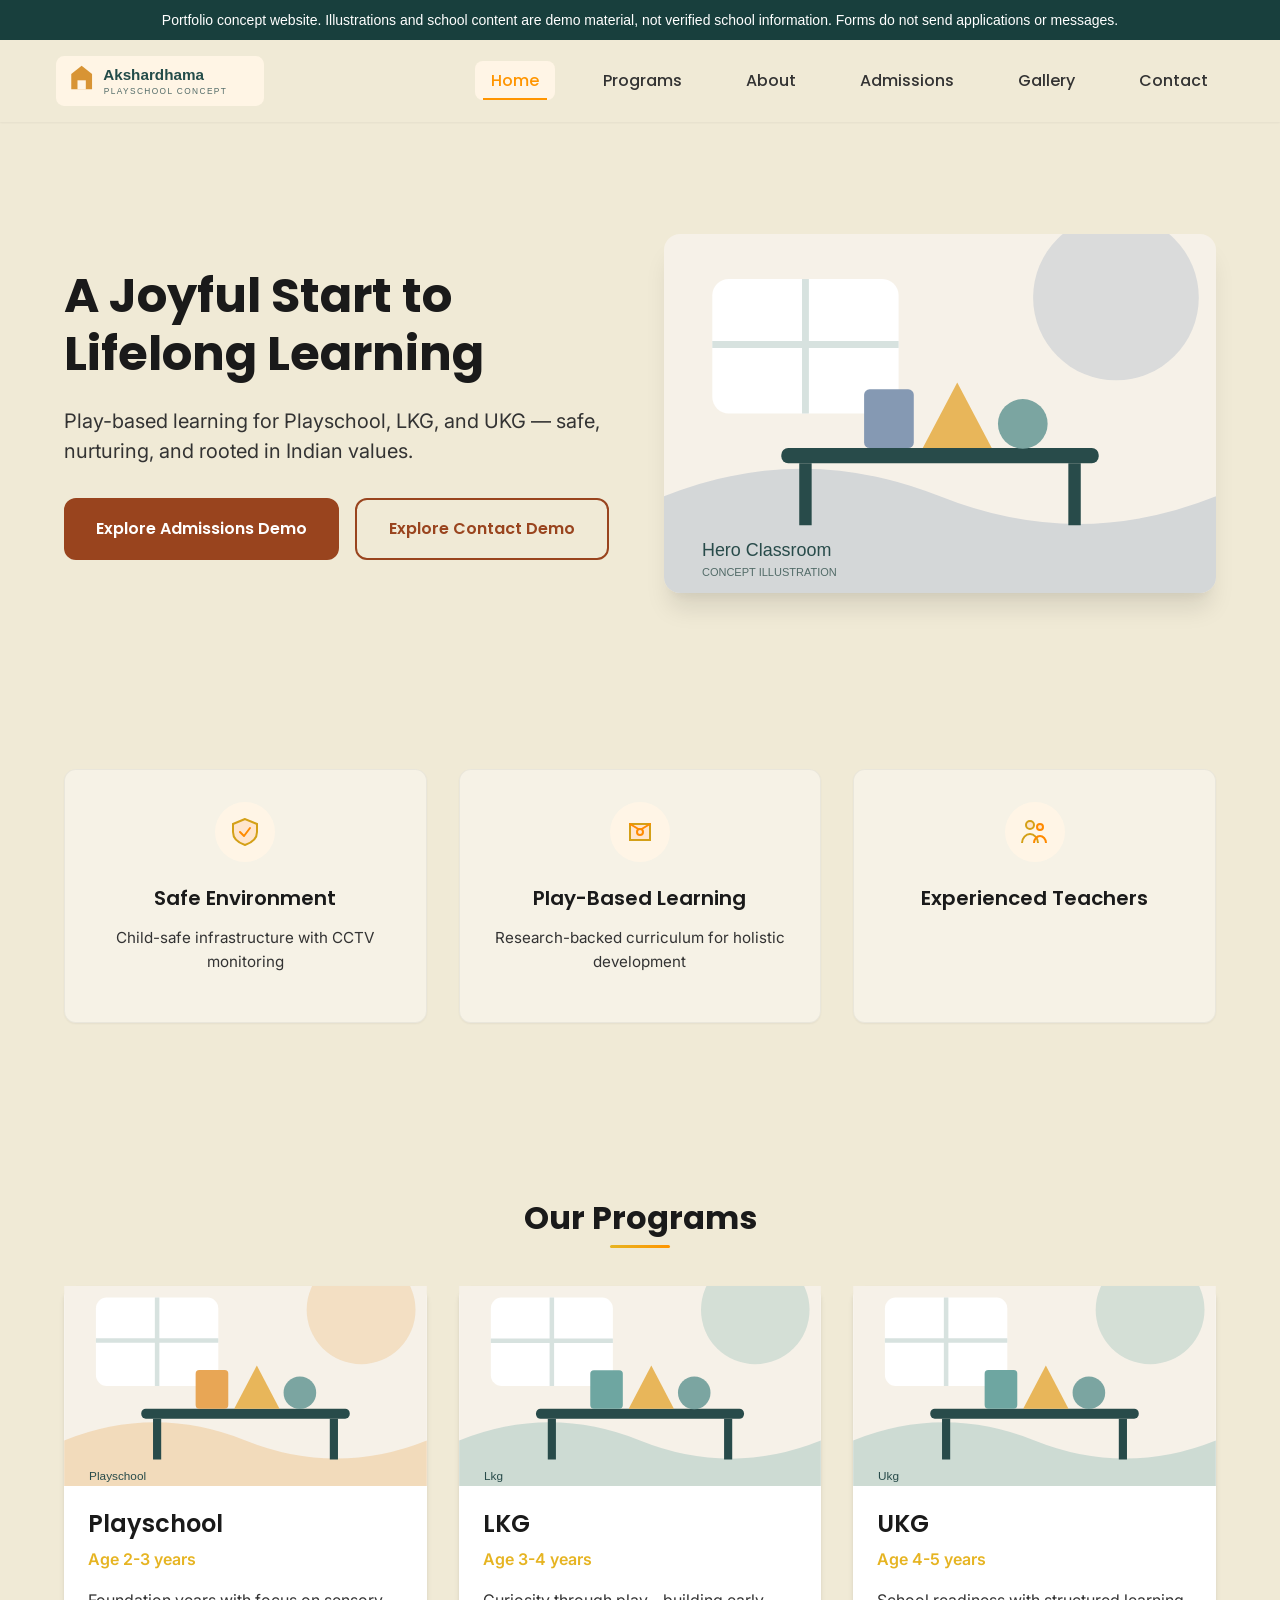
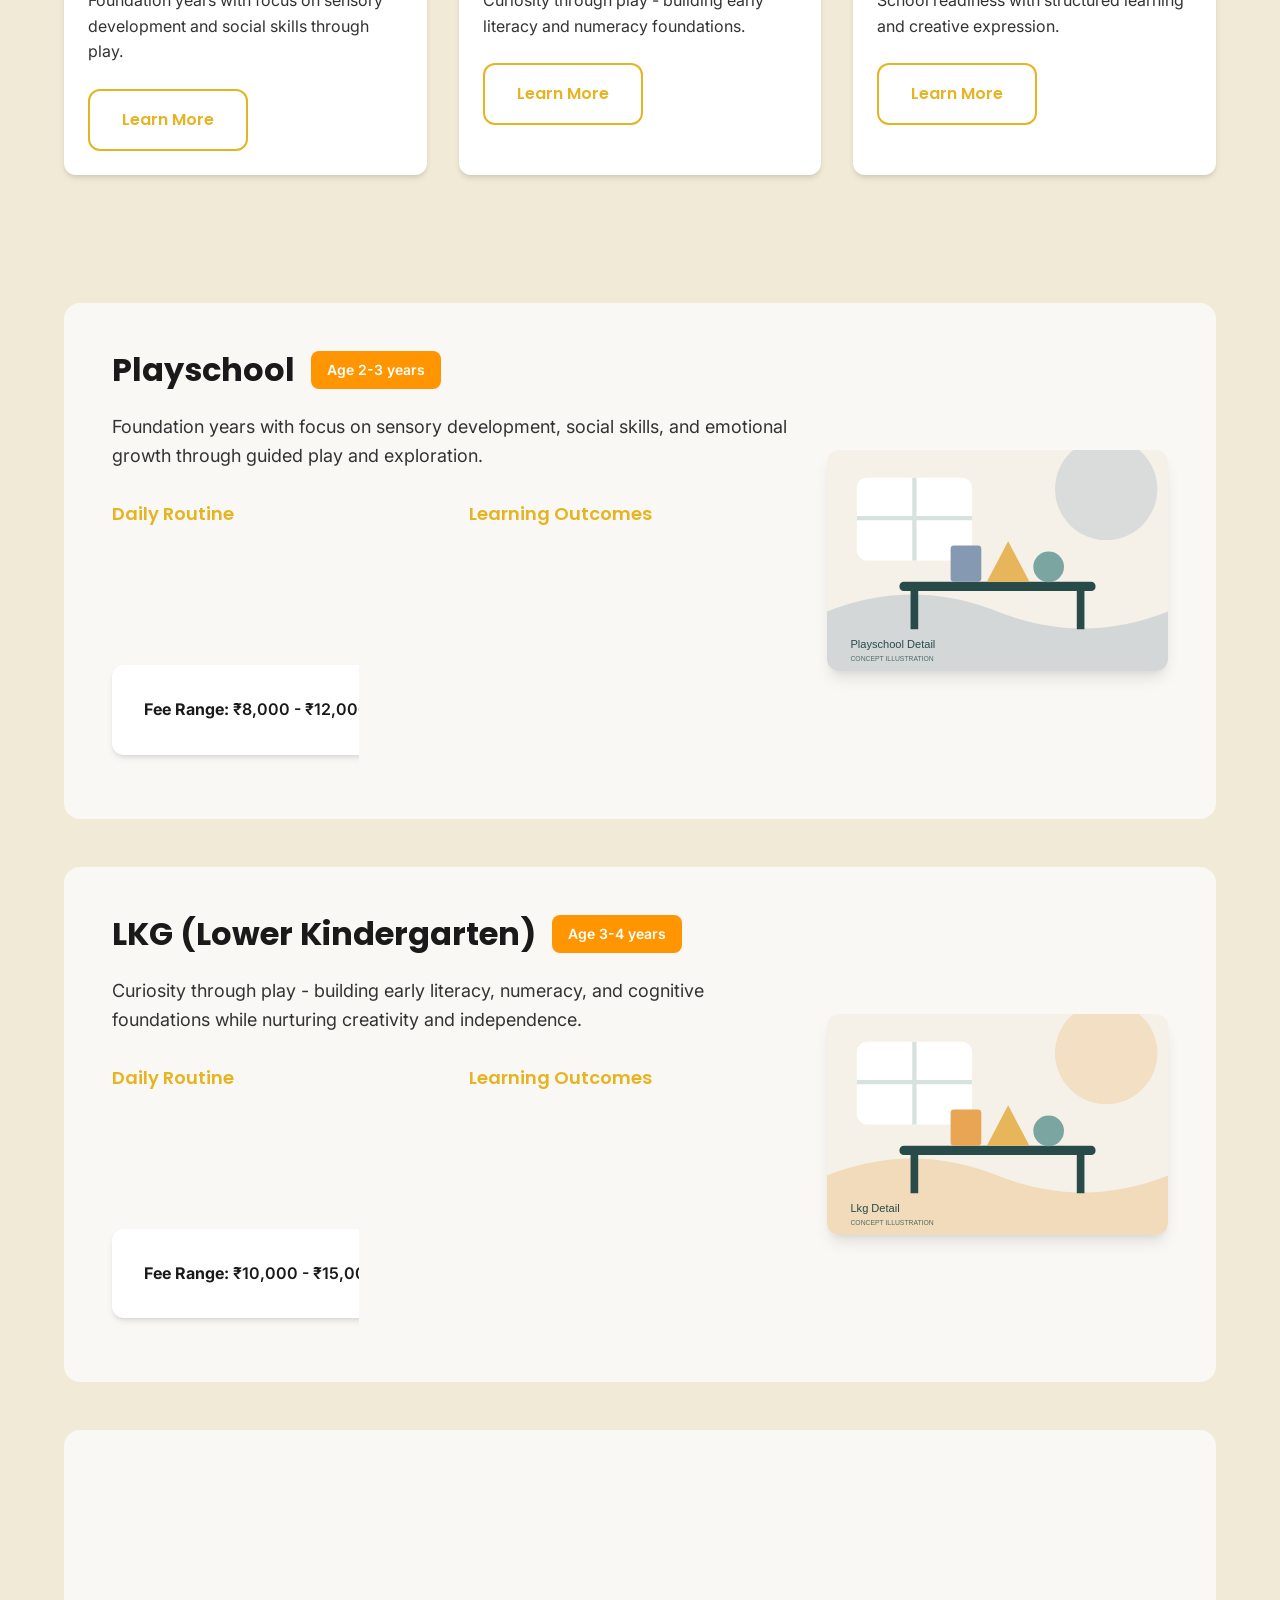
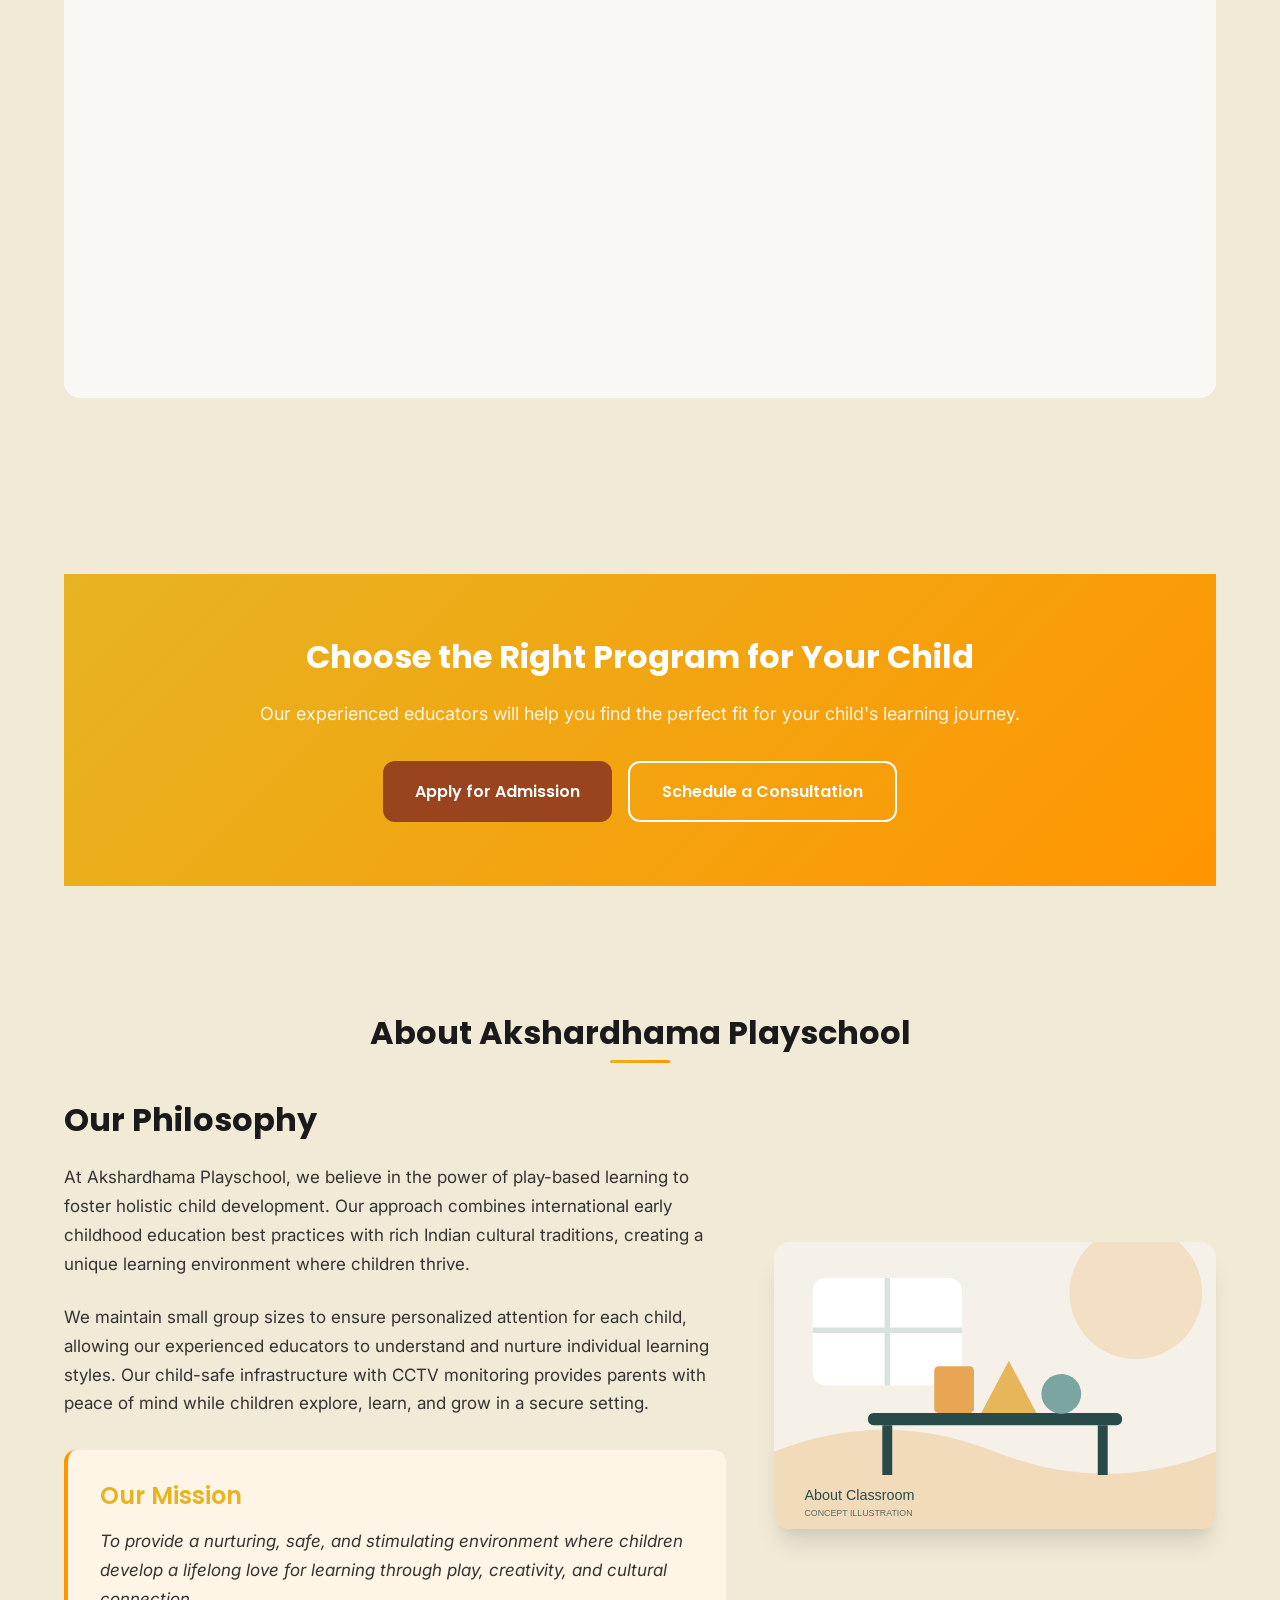
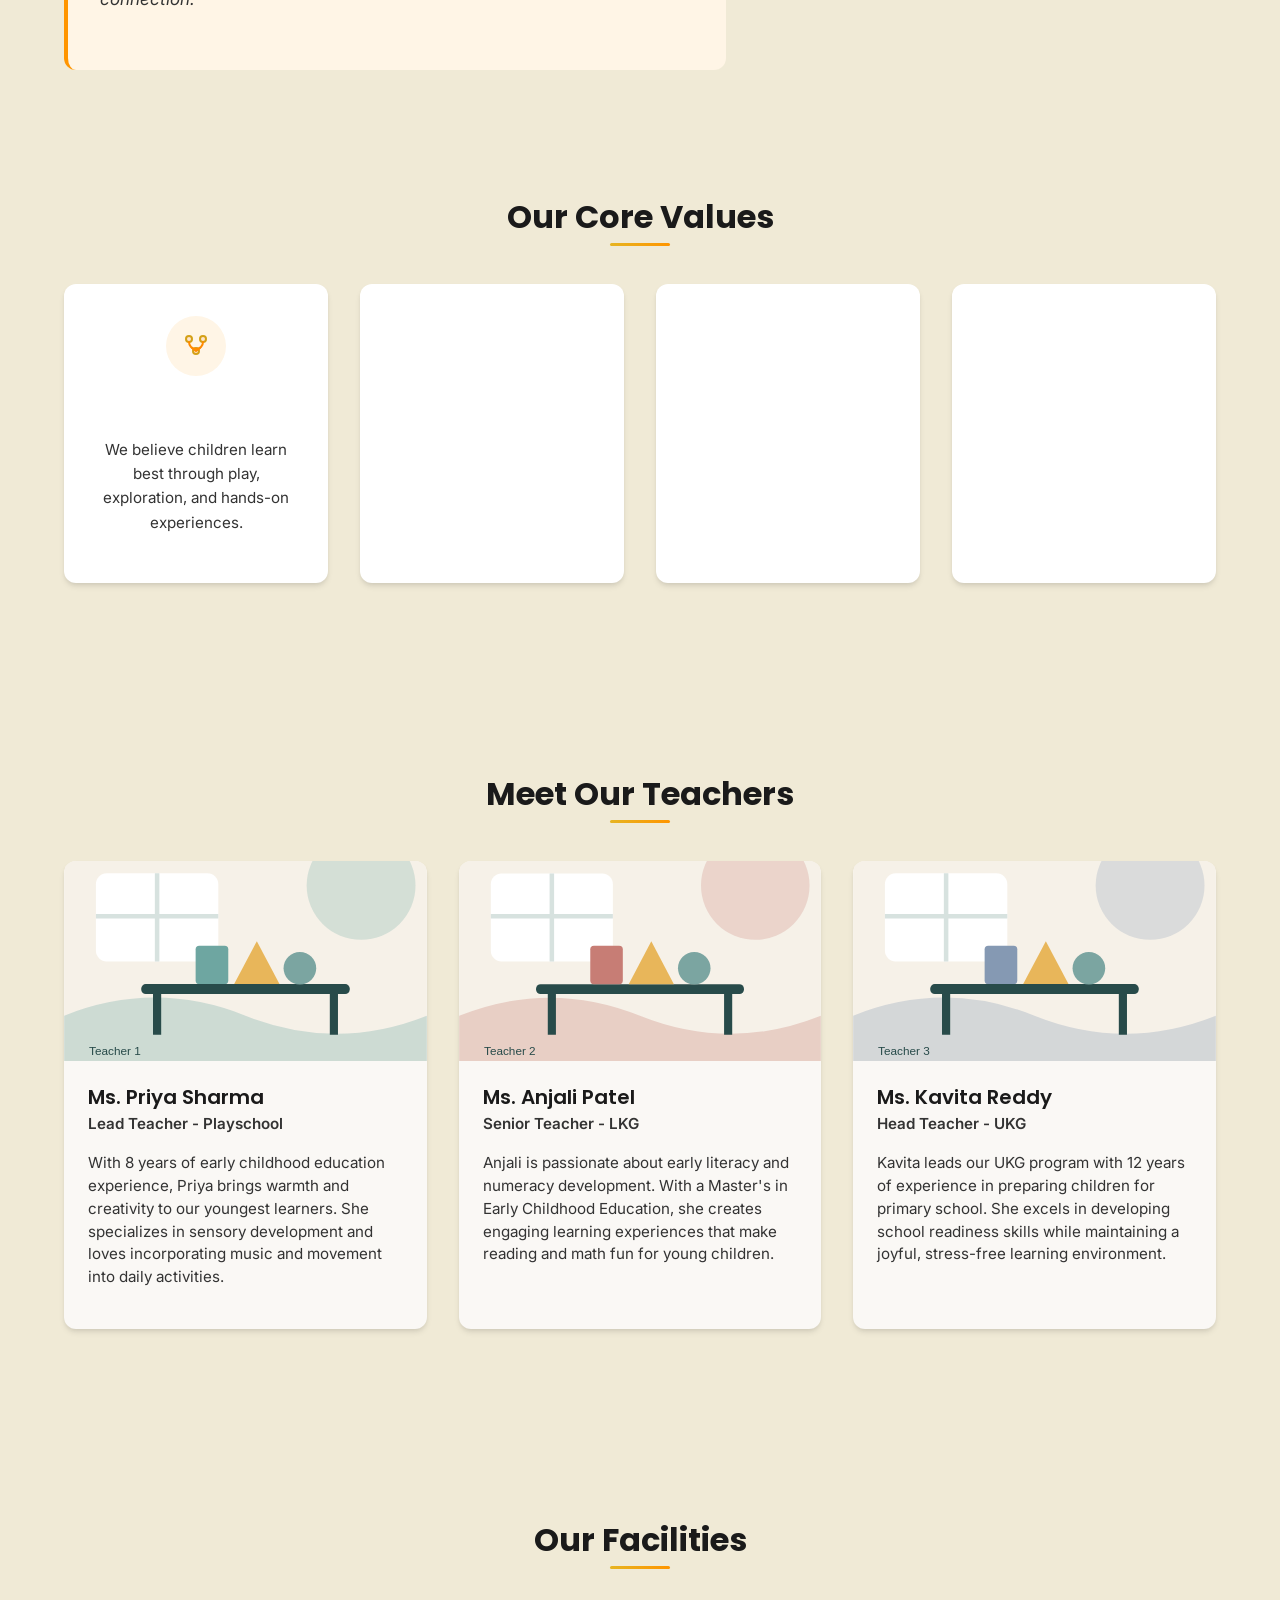
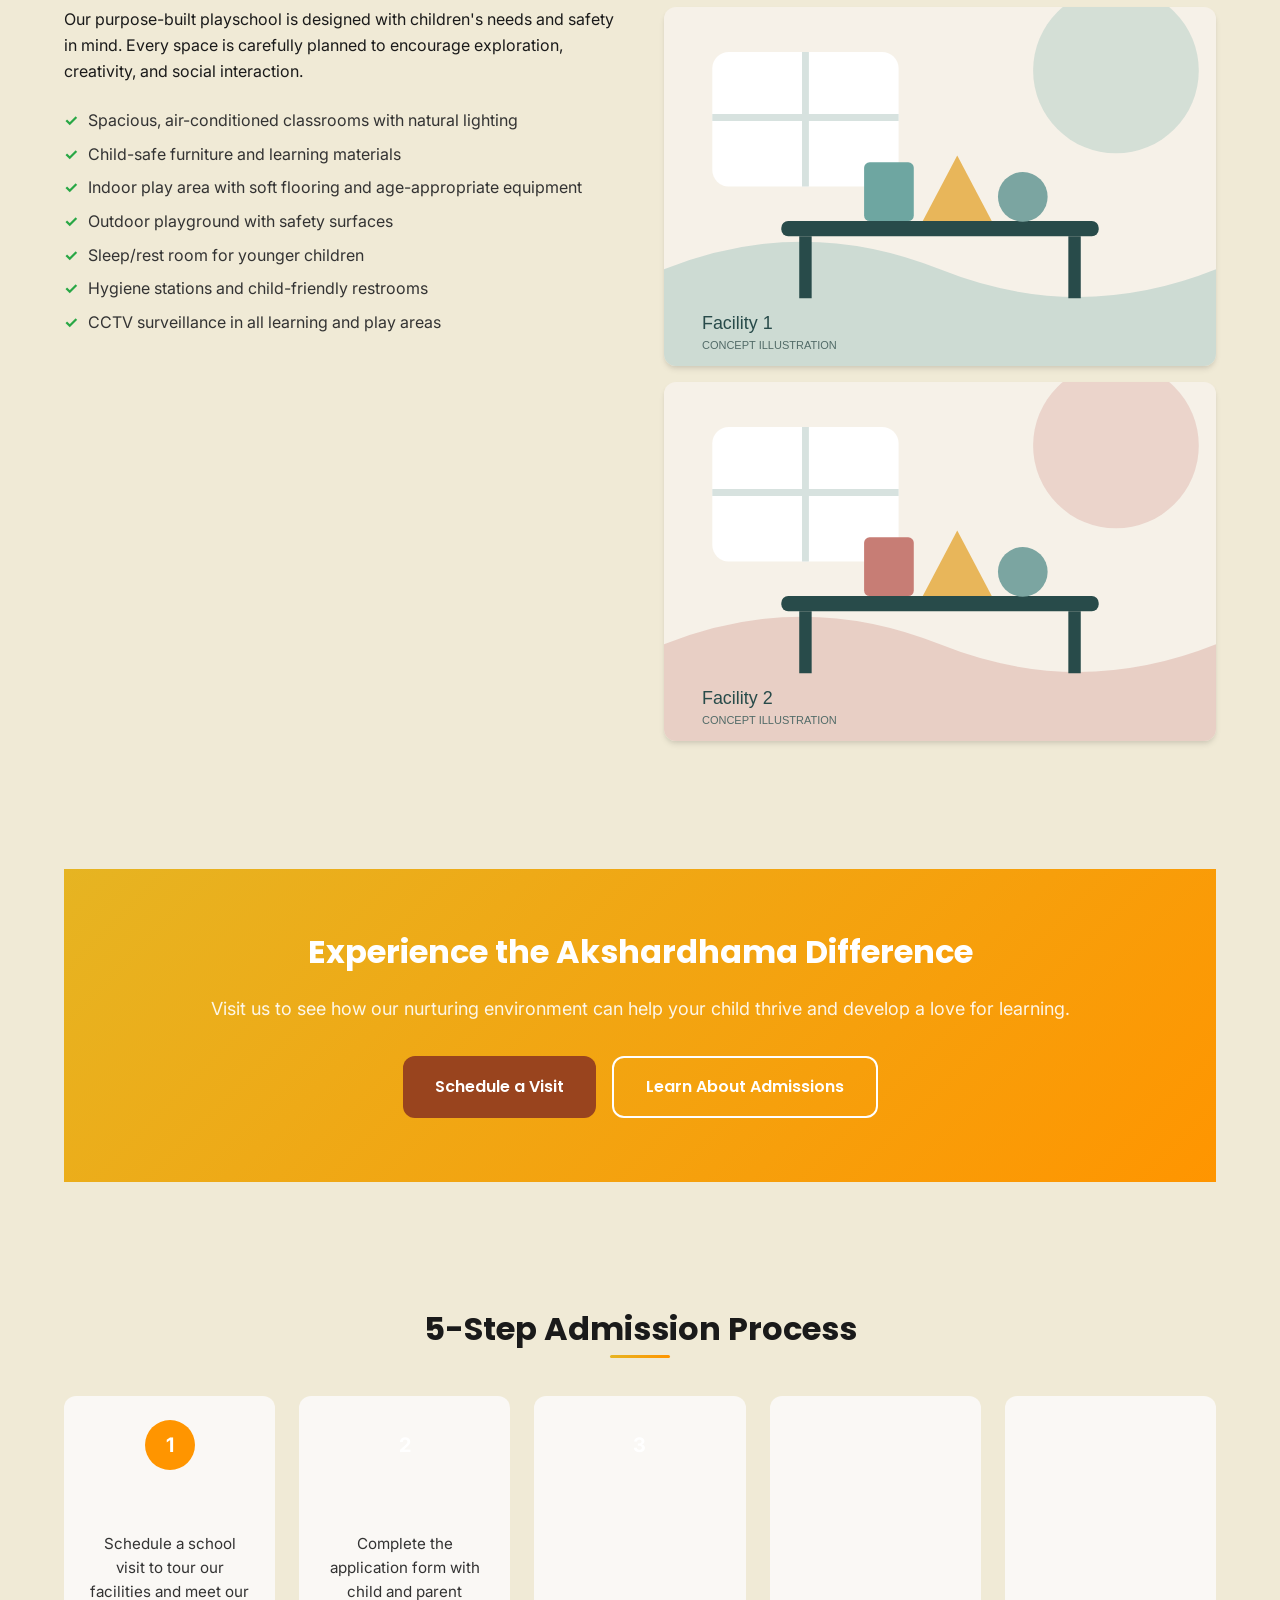
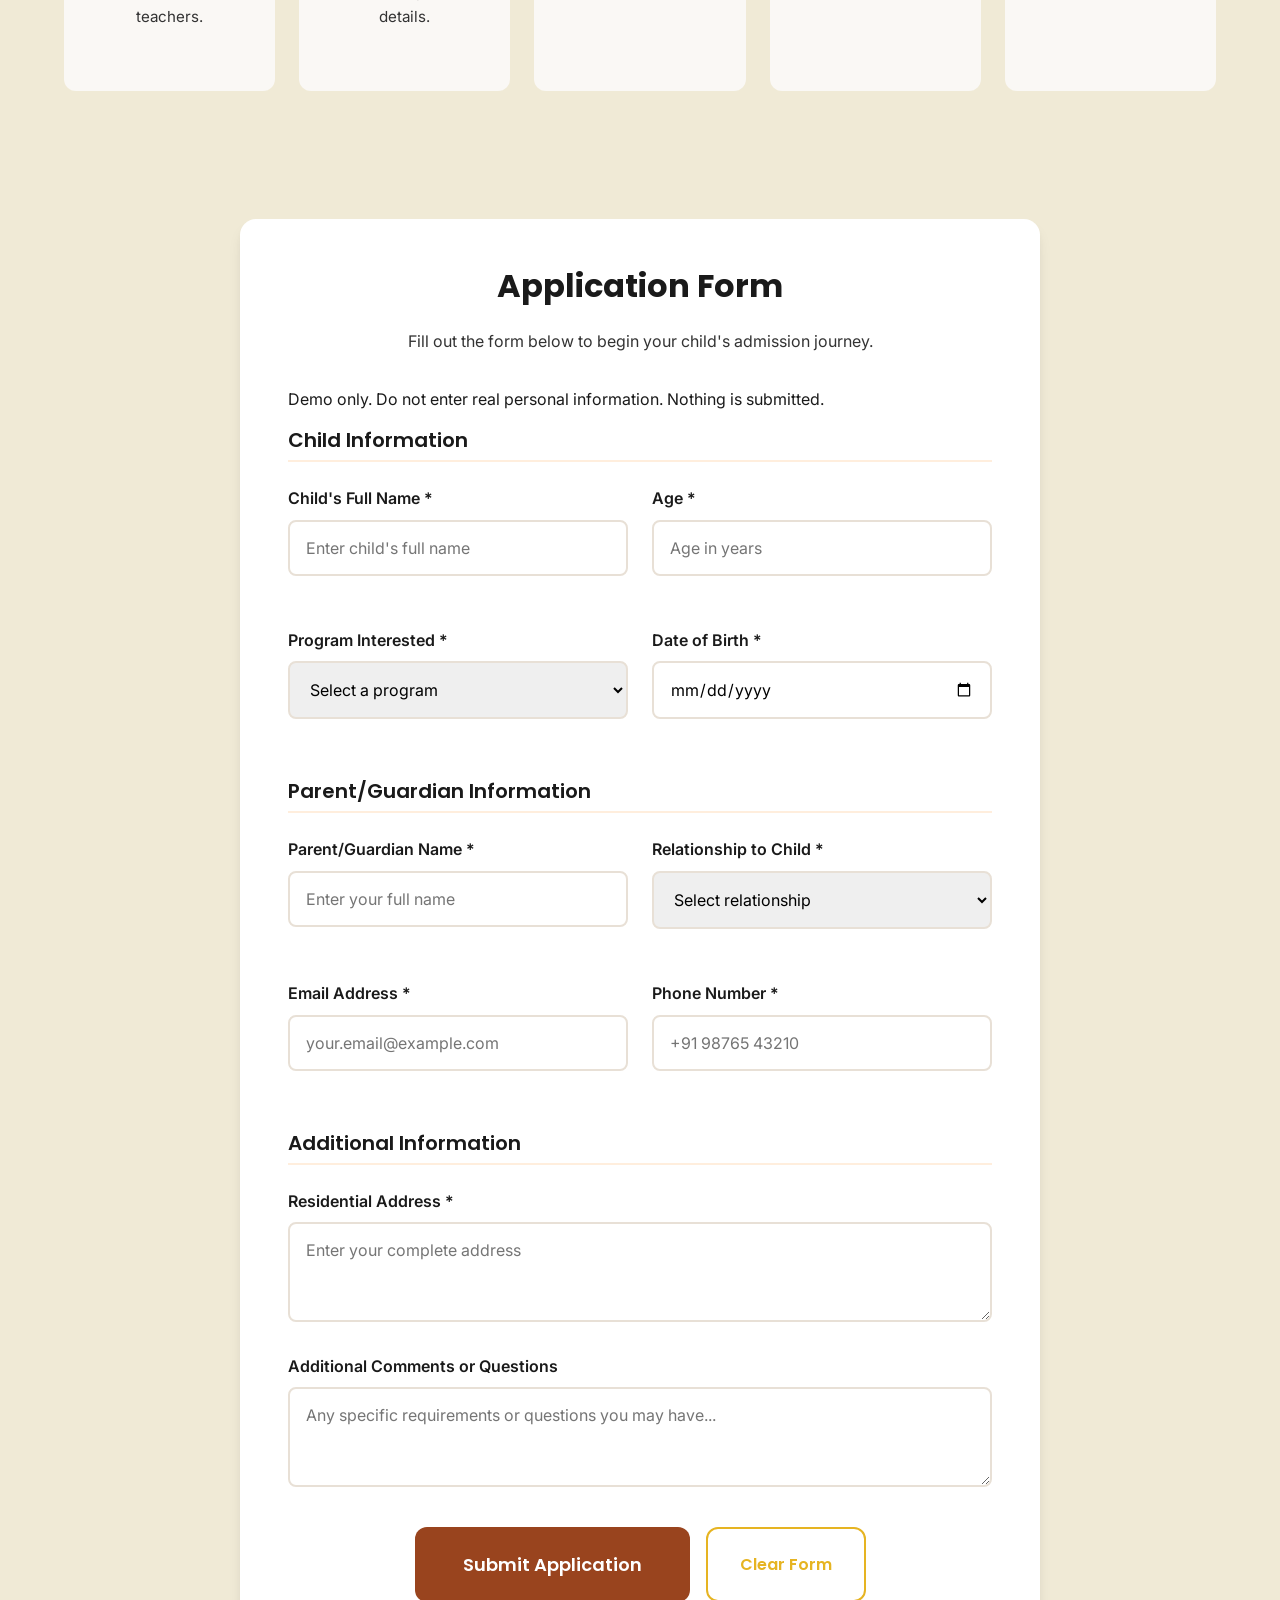
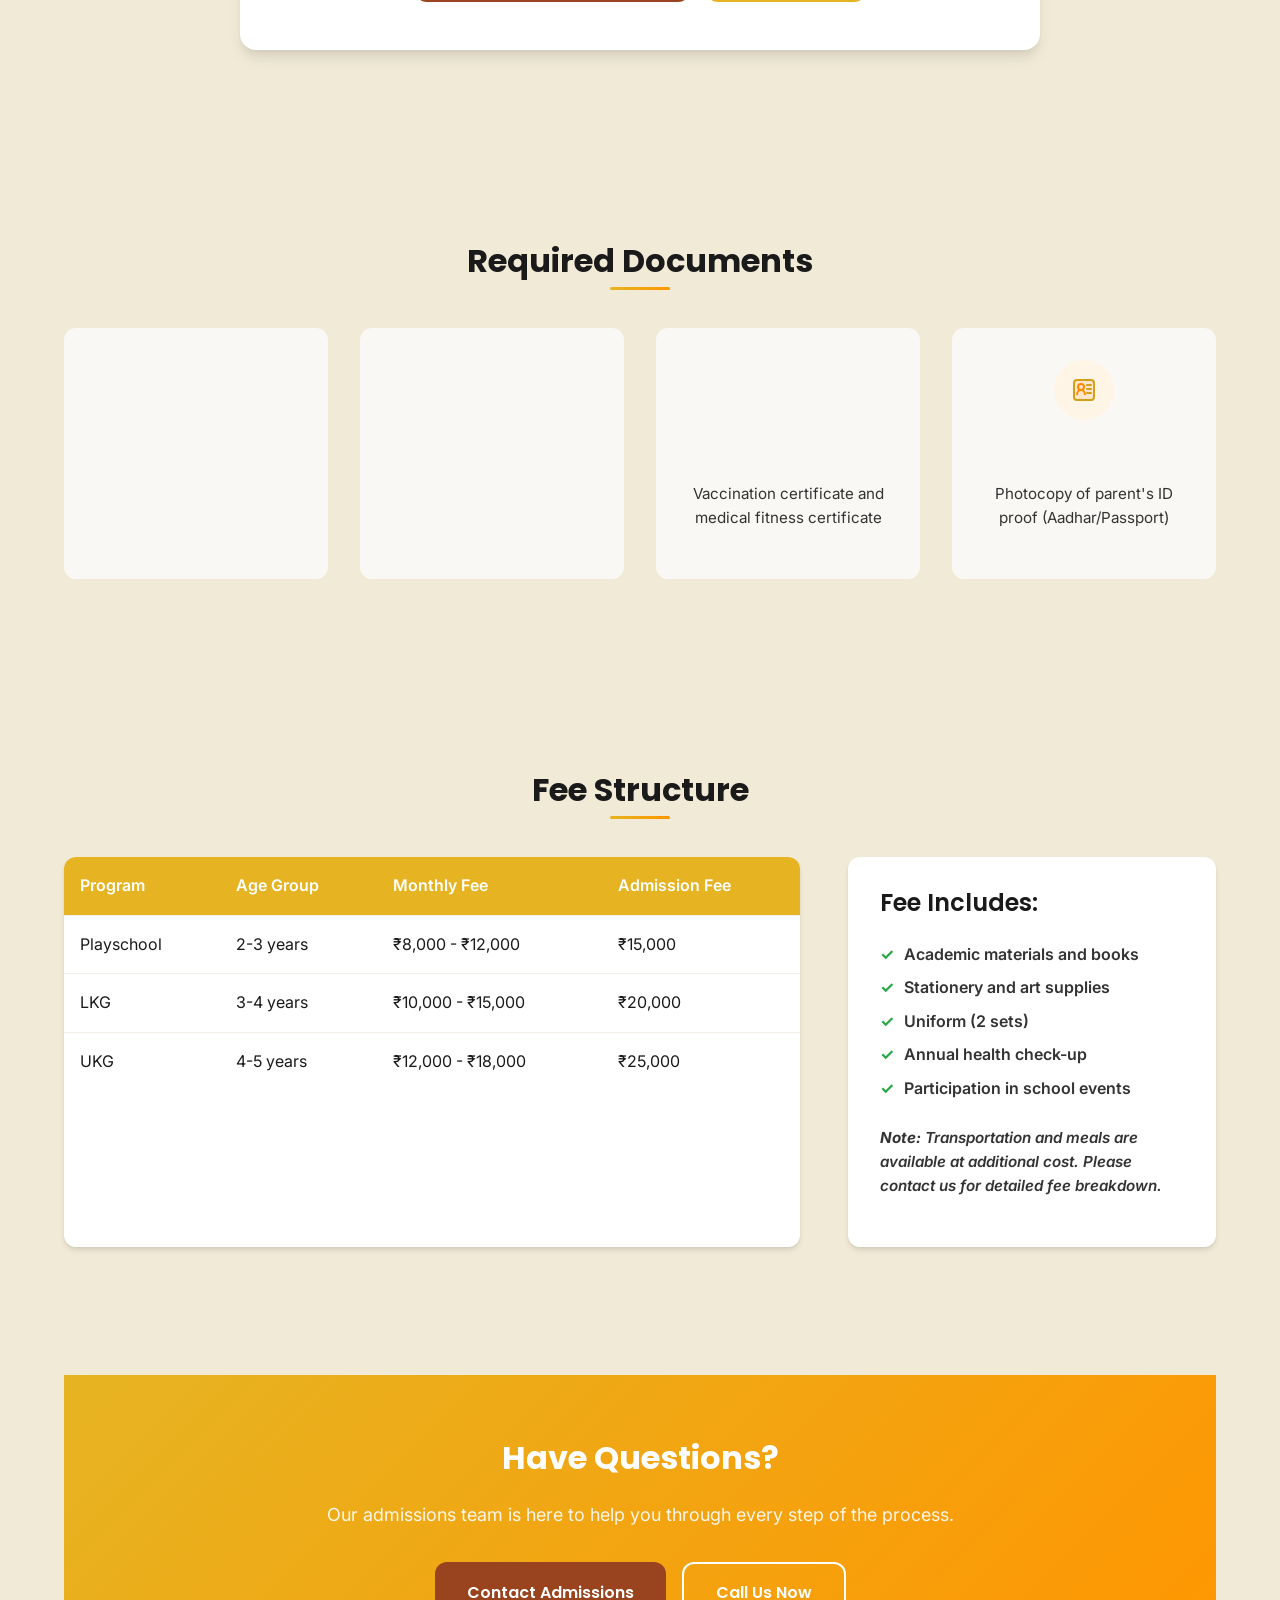
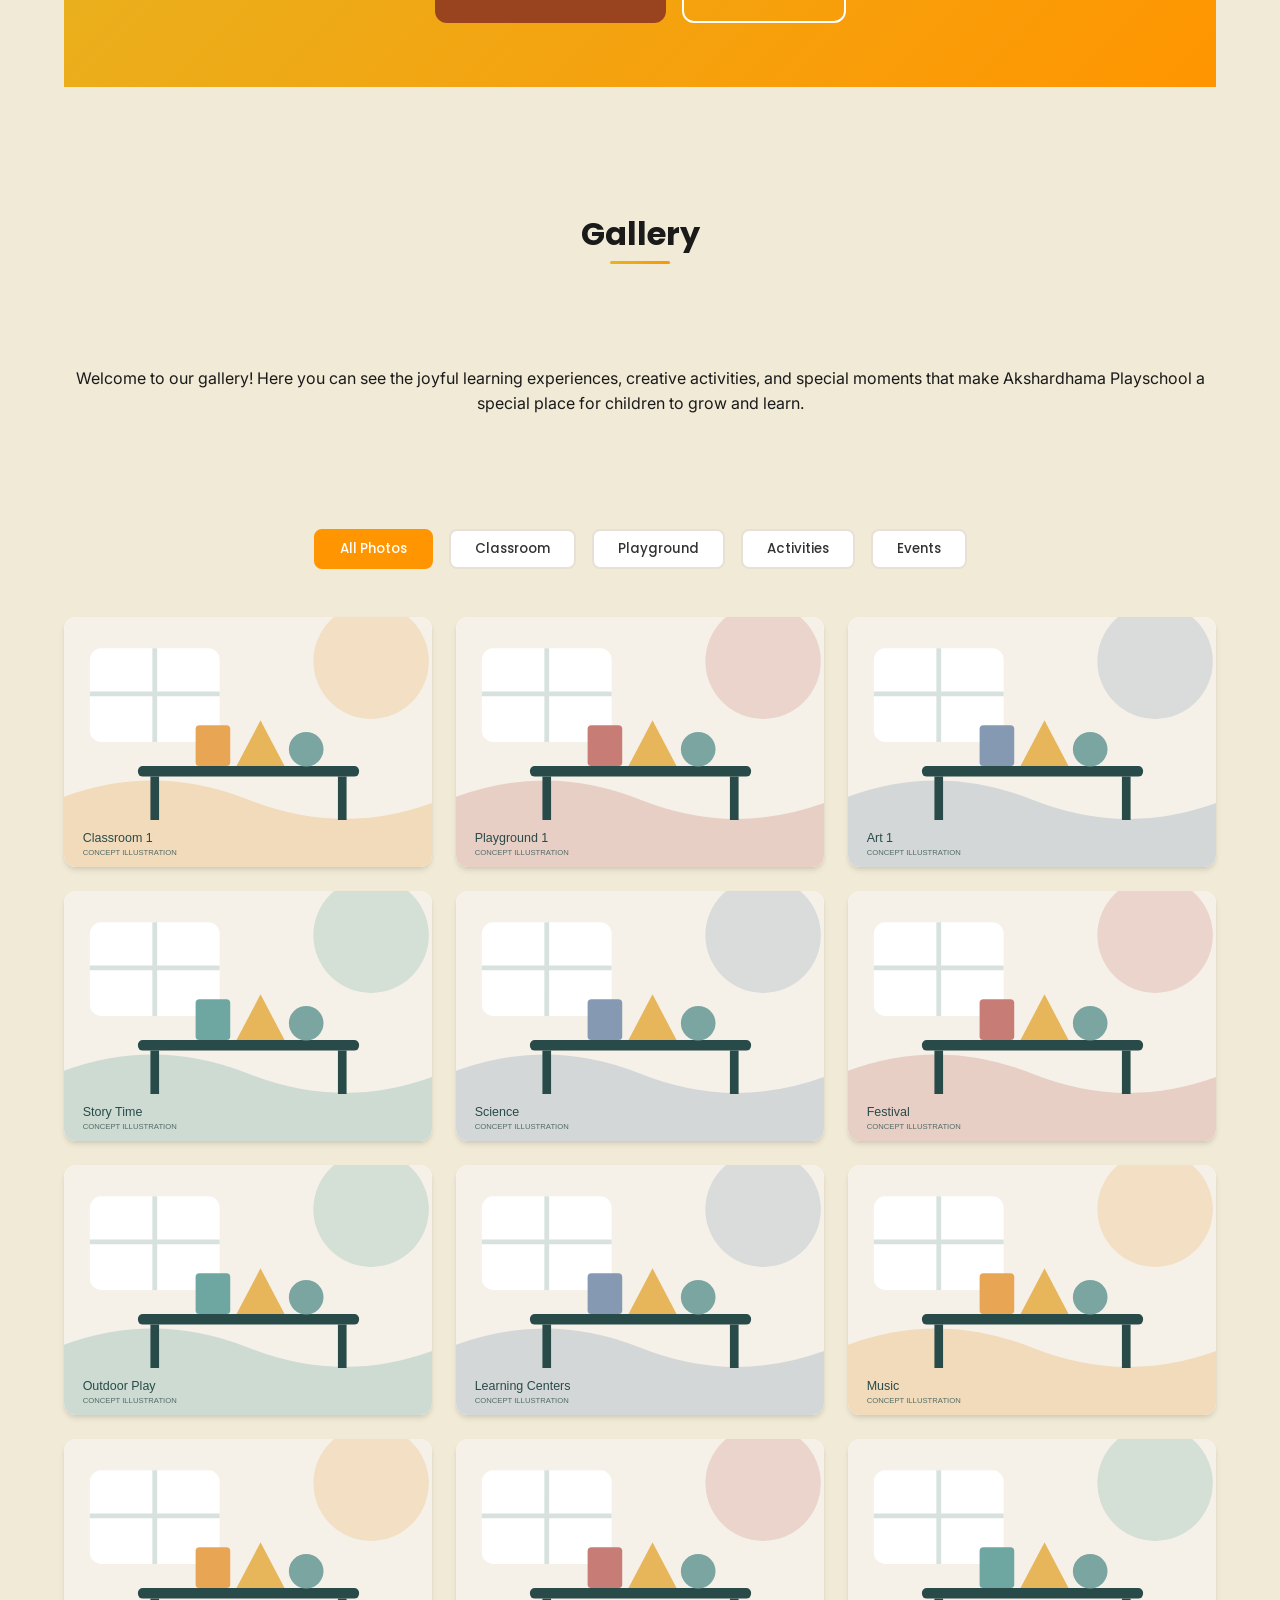
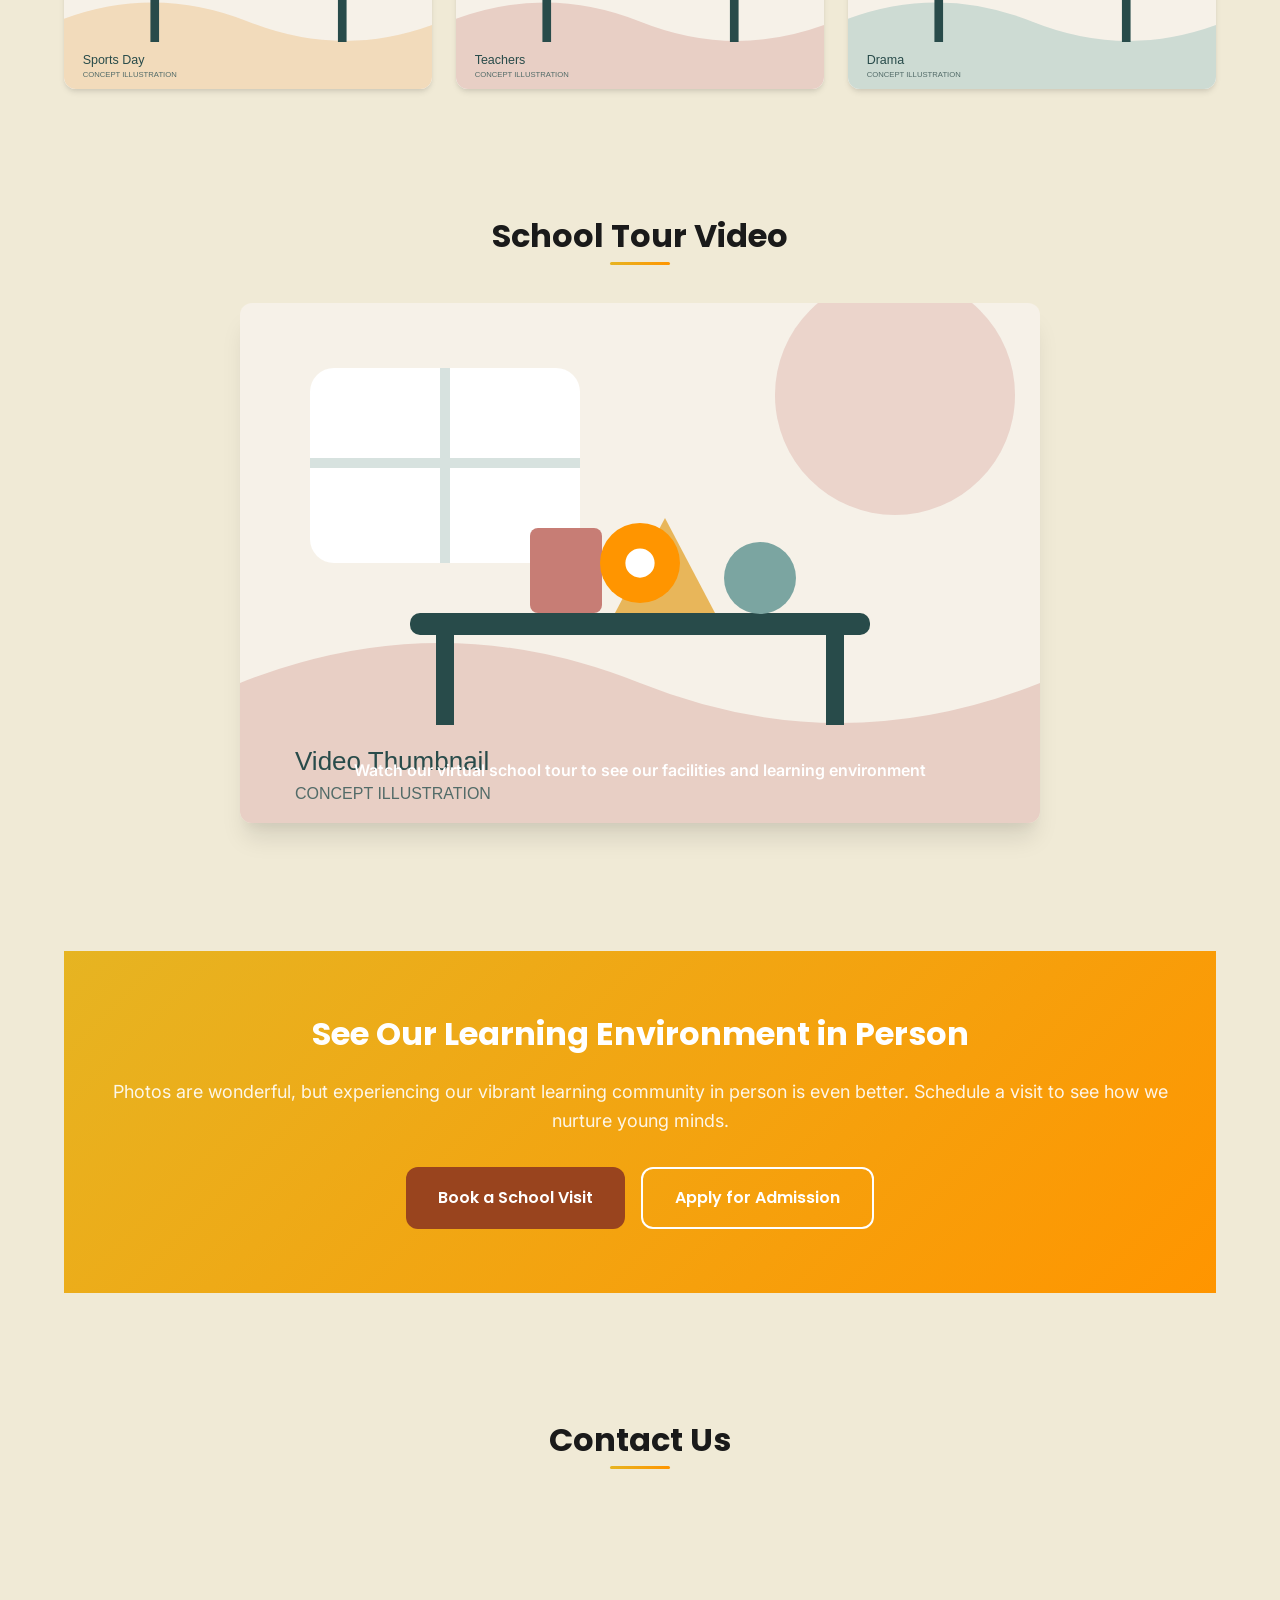
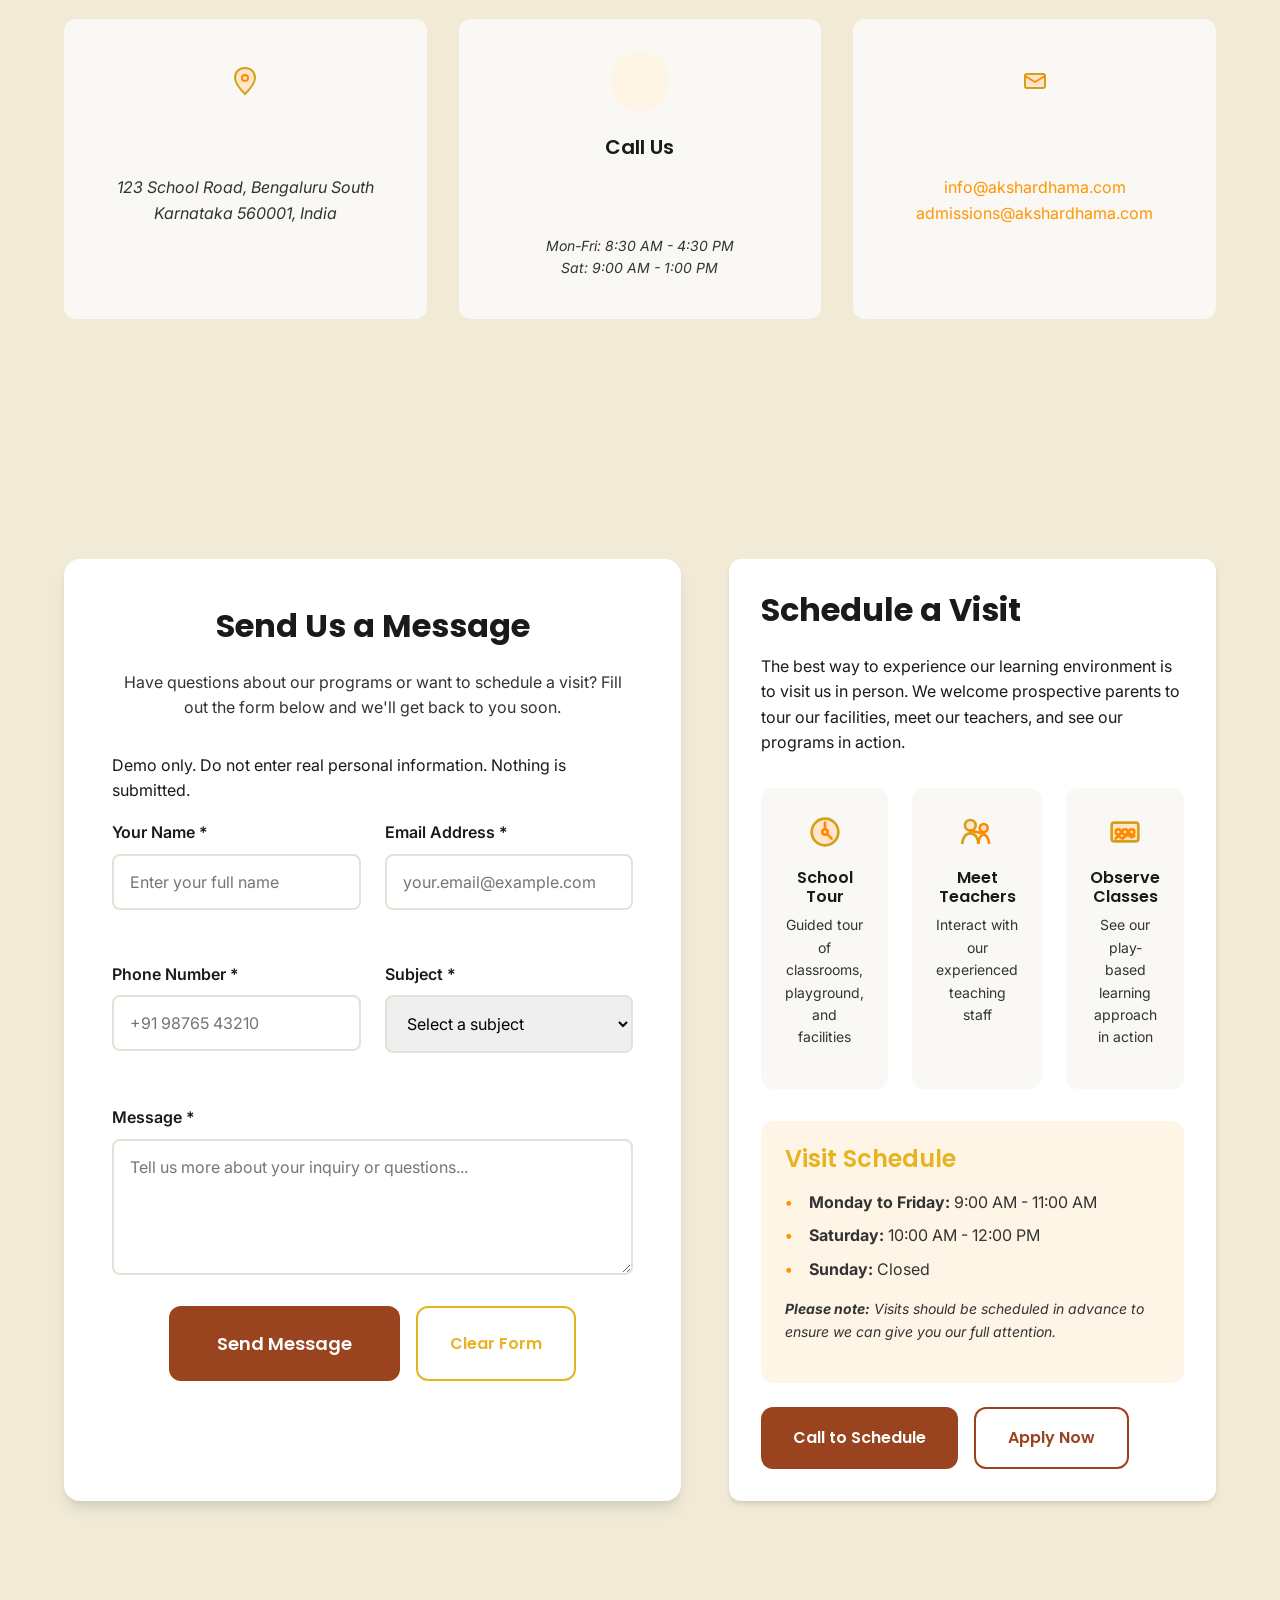
==== commit 53a6fad3: "Fix project setup and document demo limitations" ====
--- a/index.html
+++ b/index.html
@@ -11,6 +11,7 @@
     <link href="https://fonts.googleapis.com/css2?family=Poppins:wght@400;600;700&family=Inter:wght@400;500;600&display=swap" rel="stylesheet">
 </head>
 <body>
+    <aside style="background:#183f3d;color:white;padding:12px 24px;text-align:center;font:14px sans-serif">Portfolio concept website. Illustrations and school content are demo material, not verified school information. Forms do not send applications or messages.</aside>
     <header class="header">
         <nav class="nav" role="navigation" aria-label="Main navigation">
             <div class="nav-container">
@@ -56,12 +57,12 @@
                         <h1 class="hero-title">A Joyful Start to Lifelong Learning</h1>
                         <p class="hero-subtitle">Play-based learning for Playschool, LKG, and UKG — safe, nurturing, and rooted in Indian values.</p>
                         <div class="hero-actions">
-                            <a href="#admissions" class="btn btn-primary">Apply Now — Limited seats this term</a>
-                            <a href="#contact" class="btn btn-secondary">Book a Visit</a>
+                            <a href="#admissions" class="btn btn-primary">Explore Admissions Demo</a>
+                            <a href="#contact" class="btn btn-secondary">Explore Contact Demo</a>
                         </div>
                     </div>
                     <div class="hero-image">
-                        <img src="images/hero-classroom.jpg" alt="Children playing with blocks in a bright classroom">
+                        <img src="images/hero-classroom.svg" alt="Concept illustration: Hero Classroom">
                     </div>
                 </div>
             </section>
@@ -102,7 +103,7 @@
                 <div class="programs-grid">
                     <div class="program-card">
                         <div class="program-image">
-                            <img src="images/playschool.jpg" alt="Playschool activities">
+                            <img src="images/playschool.svg" alt="Concept illustration: Playschool">
                         </div>
                         <div class="program-content">
                             <h3>Playschool</h3>
@@ -113,7 +114,7 @@
                     </div>
                     <div class="program-card">
                         <div class="program-image">
-                            <img src="images/lkg.jpg" alt="LKG classroom activities">
+                            <img src="images/lkg.svg" alt="Concept illustration: Lkg">
                         </div>
                         <div class="program-content">
                             <h3>LKG</h3>
@@ -124,7 +125,7 @@
                     </div>
                     <div class="program-card">
                         <div class="program-image">
-                            <img src="images/ukg.jpg" alt="UKG learning activities">
+                            <img src="images/ukg.svg" alt="Concept illustration: Ukg">
                         </div>
                         <div class="program-content">
                             <h3>UKG</h3>
@@ -168,7 +169,7 @@
                             </div>
                         </div>
                         <div class="program-detail-image">
-                            <img src="images/playschool-detail.jpg" alt="Playschool children engaged in sensory play activities">
+                            <img src="images/playschool-detail.svg" alt="Concept illustration: Playschool Detail">
                         </div>
                     </div>
 
@@ -204,7 +205,7 @@
                             </div>
                         </div>
                         <div class="program-detail-image">
-                            <img src="images/lkg-detail.jpg" alt="LKG children learning through play and structured activities">
+                            <img src="images/lkg-detail.svg" alt="Concept illustration: Lkg Detail">
                         </div>
                     </div>
 
@@ -240,7 +241,7 @@
                             </div>
                         </div>
                         <div class="program-detail-image">
-                            <img src="images/ukg-detail.jpg" alt="UKG children engaged in advanced learning activities">
+                            <img src="images/ukg-detail.svg" alt="Concept illustration: Ukg Detail">
                         </div>
                     </div>
                 </div>
@@ -277,7 +278,7 @@
                         </div>
                     </div>
                     <div class="about-image">
-                        <img src="images/about-classroom.jpg" alt="Bright, welcoming classroom with children engaged in learning activities">
+                        <img src="images/about-classroom.svg" alt="Concept illustration: About Classroom">
                     </div>
                 </div>
 
@@ -320,7 +321,7 @@
                     <div class="teachers-grid">
                         <div class="teacher-card">
                             <div class="teacher-image">
-                                <img src="images/teacher-1.jpg" alt="Lead teacher smiling in classroom">
+                                <img src="images/teacher-1.svg" alt="Concept illustration: Teacher 1">
                             </div>
                             <div class="teacher-info">
                                 <h3>Ms. Priya Sharma</h3>
@@ -330,7 +331,7 @@
                         </div>
                         <div class="teacher-card">
                             <div class="teacher-image">
-                                <img src="images/teacher-2.jpg" alt="Teacher with children in classroom">
+                                <img src="images/teacher-2.svg" alt="Concept illustration: Teacher 2">
                             </div>
                             <div class="teacher-info">
                                 <h3>Ms. Anjali Patel</h3>
@@ -340,7 +341,7 @@
                         </div>
                         <div class="teacher-card">
                             <div class="teacher-image">
-                                <img src="images/teacher-3.jpg" alt="Teacher helping children with activities">
+                                <img src="images/teacher-3.svg" alt="Concept illustration: Teacher 3">
                             </div>
                             <div class="teacher-info">
                                 <h3>Ms. Kavita Reddy</h3>
@@ -367,8 +368,8 @@
                             </ul>
                         </div>
                         <div class="facilities-images">
-                            <img src="images/facility-1.jpg" alt="Bright classroom with learning materials">
-                            <img src="images/facility-2.jpg" alt="Outdoor playground with safety equipment">
+                            <img src="images/facility-1.svg" alt="Concept illustration: Facility 1">
+                            <img src="images/facility-2.svg" alt="Concept illustration: Facility 2">
                         </div>
                     </div>
                 </div>
@@ -425,7 +426,7 @@
                         <h2>Application Form</h2>
                         <p class="form-intro">Fill out the form below to begin your child's admission journey.</p>
                         
-                        <form class="admission-form" action="#" method="POST" id="admissionForm">
+                        <form class="admission-form" action="#" method="POST" id="admissionForm"><p role="note">Demo only. Do not enter real personal information. Nothing is submitted.</p>
                             <div class="form-section">
                                 <h3>Child Information</h3>
                                 <div class="form-row">
@@ -635,7 +636,7 @@
                 <div class="gallery-grid">
                     <div class="gallery-item" data-category="classroom">
                         <div class="gallery-image">
-                            <img src="images/gallery/classroom-1.jpg" alt="Children engaged in learning activities in bright classroom">
+                            <img src="images/gallery/classroom-1.svg" alt="Concept illustration: Classroom 1">
                             <div class="gallery-overlay">
                                 <h3>Learning Through Play</h3>
                                 <p>Interactive classroom sessions</p>
@@ -644,7 +645,7 @@
                     </div>
                     <div class="gallery-item" data-category="playground">
                         <div class="gallery-image">
-                            <img src="images/gallery/playground-1.jpg" alt="Children playing in outdoor playground with colorful equipment">
+                            <img src="images/gallery/playground-1.svg" alt="Concept illustration: Playground 1">
                             <div class="gallery-overlay">
                                 <h3>Outdoor Fun</h3>
                                 <p>Physical development through play</p>
@@ -653,7 +654,7 @@
                     </div>
                     <div class="gallery-item" data-category="activities">
                         <div class="gallery-image">
-                            <img src="images/gallery/art-1.jpg" alt="Children engaged in art and craft activities">
+                            <img src="images/gallery/art-1.svg" alt="Concept illustration: Art 1">
                             <div class="gallery-overlay">
                                 <h3>Creative Expression</h3>
                                 <p>Art and craft sessions</p>
@@ -662,7 +663,7 @@
                     </div>
                     <div class="gallery-item" data-category="classroom">
                         <div class="gallery-image">
-                            <img src="images/gallery/story-time.jpg" alt="Teacher reading stories to children during circle time">
+                            <img src="images/gallery/story-time.svg" alt="Concept illustration: Story Time">
                             <div class="gallery-overlay">
                                 <h3>Story Time</h3>
                                 <p>Developing language skills</p>
@@ -671,7 +672,7 @@
                     </div>
                     <div class="gallery-item" data-category="activities">
                         <div class="gallery-image">
-                            <img src="images/gallery/science.jpg" alt="Children doing simple science experiments">
+                            <img src="images/gallery/science.svg" alt="Concept illustration: Science">
                             <div class="gallery-overlay">
                                 <h3>Little Scientists</h3>
                                 <p>Hands-on science exploration</p>
@@ -680,7 +681,7 @@
                     </div>
                     <div class="gallery-item" data-category="events">
                         <div class="gallery-image">
-                            <img src="images/gallery/festival.jpg" alt="Children celebrating Indian festival with traditional dress">
+                            <img src="images/gallery/festival.svg" alt="Concept illustration: Festival">
                             <div class="gallery-overlay">
                                 <h3>Cultural Celebrations</h3>
                                 <p>Festival celebrations and traditions</p>
@@ -689,7 +690,7 @@
                     </div>
                     <div class="gallery-item" data-category="playground">
                         <div class="gallery-image">
-                            <img src="images/gallery/outdoor-play.jpg" alt="Children playing with balls and outdoor toys">
+                            <img src="images/gallery/outdoor-play.svg" alt="Concept illustration: Outdoor Play">
                             <div class="gallery-overlay">
                                 <h3>Active Play</h3>
                                 <p>Developing motor skills</p>
@@ -698,7 +699,7 @@
                     </div>
                     <div class="gallery-item" data-category="classroom">
                         <div class="gallery-image">
-                            <img src="images/gallery/learning-centers.jpg" alt="Children at different learning centers in classroom">
+                            <img src="images/gallery/learning-centers.svg" alt="Concept illustration: Learning Centers">
                             <div class="gallery-overlay">
                                 <h3>Learning Centers</h3>
                                 <p>Exploring different activities</p>
@@ -707,7 +708,7 @@
                     </div>
                     <div class="gallery-item" data-category="activities">
                         <div class="gallery-image">
-                            <img src="images/gallery/music.jpg" alt="Children playing musical instruments and singing">
+                            <img src="images/gallery/music.svg" alt="Concept illustration: Music">
                             <div class="gallery-overlay">
                                 <h3>Music & Movement</h3>
                                 <p>Rhythm and expression</p>
@@ -716,7 +717,7 @@
                     </div>
                     <div class="gallery-item" data-category="events">
                         <div class="gallery-image">
-                            <img src="images/gallery/sports-day.jpg" alt="Children participating in sports day activities">
+                            <img src="images/gallery/sports-day.svg" alt="Concept illustration: Sports Day">
                             <div class="gallery-overlay">
                                 <h3>Sports Day</h3>
                                 <p>Annual sports celebrations</p>
@@ -725,7 +726,7 @@
                     </div>
                     <div class="gallery-item" data-category="classroom">
                         <div class="gallery-image">
-                            <img src="images/gallery/teachers.jpg" alt="Teachers helping children with activities">
+                            <img src="images/gallery/teachers.svg" alt="Concept illustration: Teachers">
                             <div class="gallery-overlay">
                                 <h3>Dedicated Teachers</h3>
                                 <p>Personal attention and care</p>
@@ -734,7 +735,7 @@
                     </div>
                     <div class="gallery-item" data-category="activities">
                         <div class="gallery-image">
-                            <img src="images/gallery/drama.jpg" alt="Children performing in drama and role-play activities">
+                            <img src="images/gallery/drama.svg" alt="Concept illustration: Drama">
                             <div class="gallery-overlay">
                                 <h3>Drama & Role Play</h3>
                                 <p>Building confidence and creativity</p>
@@ -747,7 +748,7 @@
                     <h2 class="section-title">School Tour Video</h2>
                     <div class="video-container">
                         <div class="video-placeholder" id="videoPlayBtn">
-                            <img src="images/video-thumbnail.jpg" alt="Video thumbnail of school tour">
+                            <img src="images/video-thumbnail.svg" alt="Concept illustration: Video Thumbnail">
                             <div class="video-play-button">
                                 <img src="icons/play-button.svg" alt="Play button">
                             </div>
@@ -819,7 +820,7 @@
                             <h2>Send Us a Message</h2>
                             <p class="form-intro">Have questions about our programs or want to schedule a visit? Fill out the form below and we'll get back to you soon.</p>
                             
-                            <form class="contact-form" action="#" method="POST" id="contactForm">
+                            <form class="contact-form" action="#" method="POST" id="contactForm"><p role="note">Demo only. Do not enter real personal information. Nothing is submitted.</p>
                                 <div class="form-row">
                                     <div class="form-group">
                                         <label for="name">Your Name *</label>
@@ -912,7 +913,7 @@
                     <h2 class="section-title">Find Us</h2>
                     <div class="map-container">
                         <div class="map-placeholder">
-                            <img src="images/map-placeholder.jpg" alt="Map showing location of Akshardhama Playschool">
+                            <img src="images/map-placeholder.svg" alt="Concept illustration: Map Placeholder">
                             <div class="map-overlay">
                                 <h3>Akshardhama Playschool</h3>
                                 <p>123 School Road, Bengaluru South<br>Karnataka 560001</p>
@@ -1100,6 +1101,8 @@
                     });
                     
                     if (isValid) {
+                        alert('Demo validation passed. No application was sent.');
+                        return;
                         admissionForm.style.display = 'none';
                         document.getElementById('successMessage').style.display = 'block';
                     }
@@ -1129,6 +1132,8 @@
                     });
                     
                     if (isValid) {
+                        alert('Demo validation passed. No message was sent.');
+                        return;
                         contactForm.style.display = 'none';
                         document.getElementById('contactSuccessMessage').style.display = 'block';
                     }
--- a/styles.css
+++ b/styles.css
@@ -2437,3 +2437,13 @@
 .mobile-menu-toggle.active span:nth-child(3) {
     transform: rotate(-45deg) translate(7px, -6px);
 }
+
+/* Keep the portfolio demo readable without delayed reveal animations. */
+body::before, body::after { display: none; }
+.hero-title, .hero-subtitle, .hero-actions, .hero-image { animation: none !important; opacity: 1 !important; transform: none !important; }
+.btn-primary { background: #99441e; color: #fff; }
+.btn-secondary { border-color: #99441e; color: #99441e; }
+.hero-image img { width: 100%; height: auto; display: block; }
+@media (prefers-reduced-motion: reduce) {
+    *, *::before, *::after { animation: none !important; transition: none !important; scroll-behavior: auto !important; }
+}
